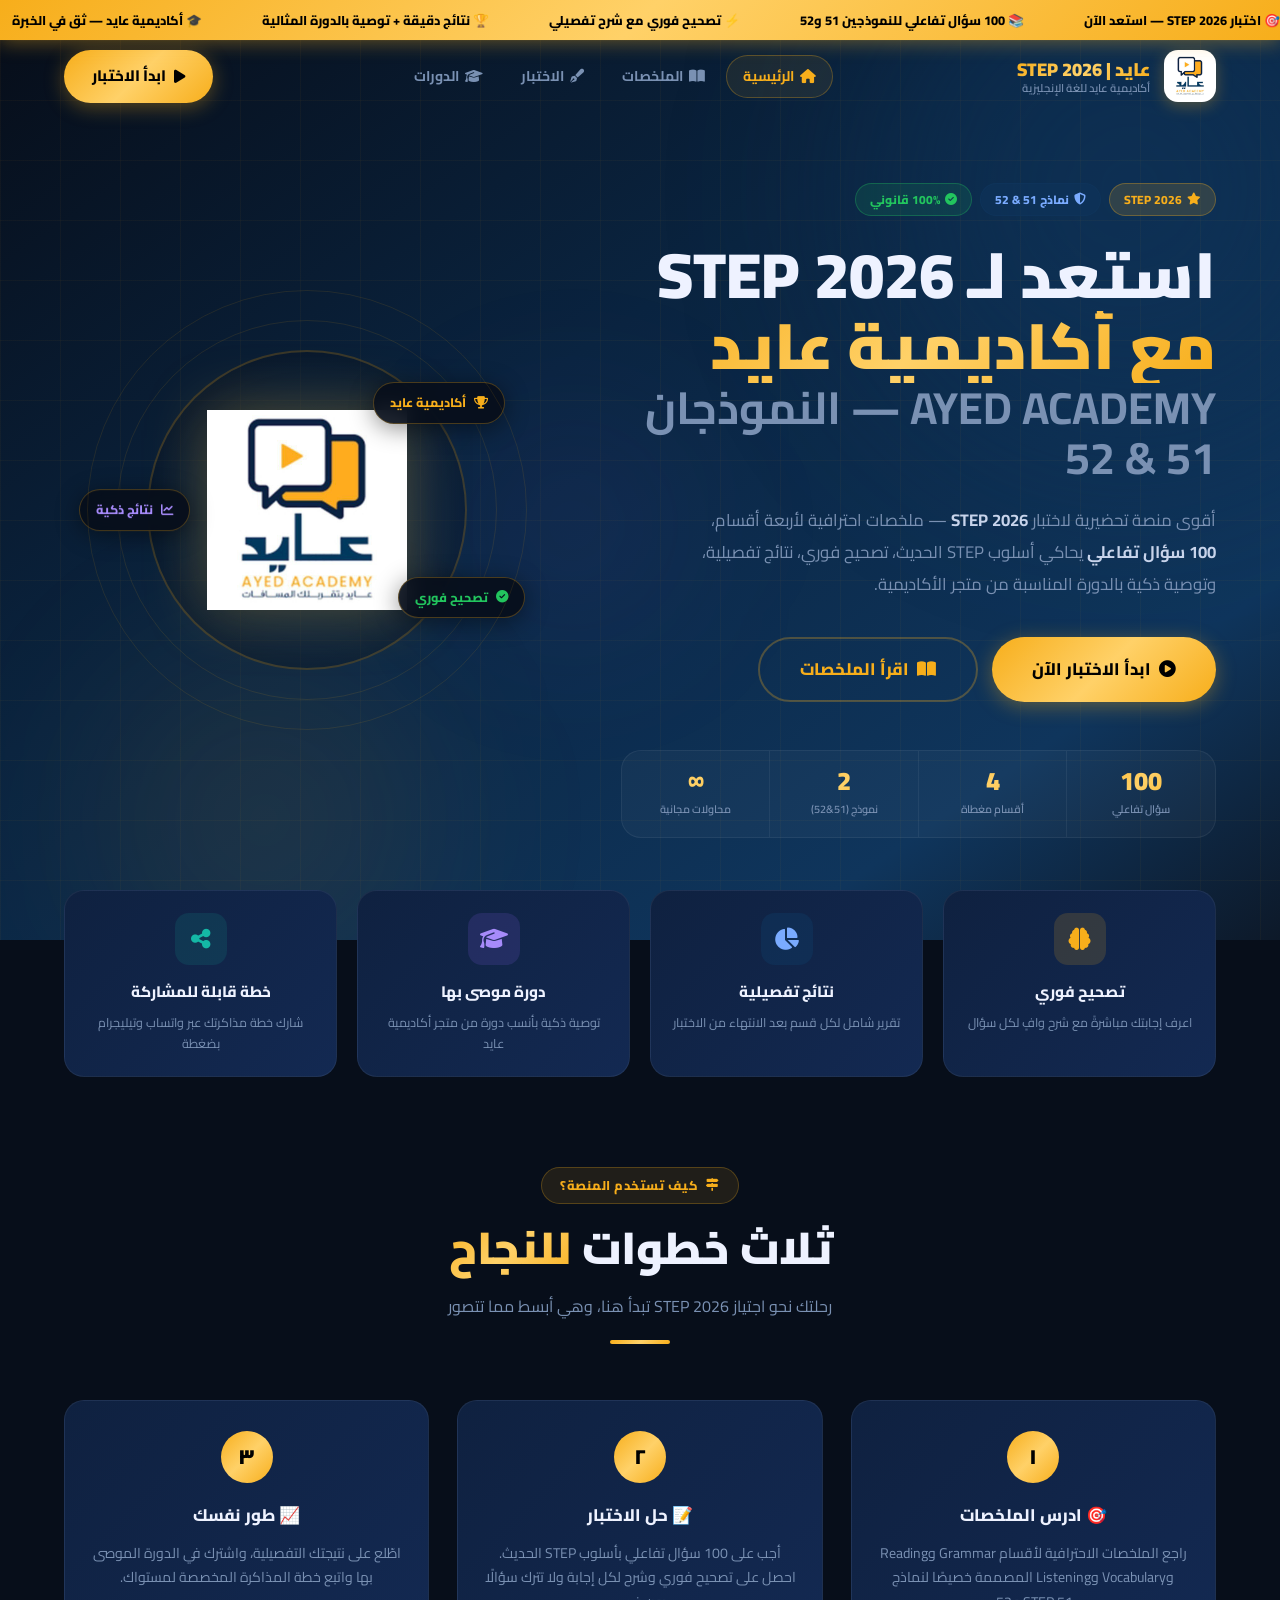
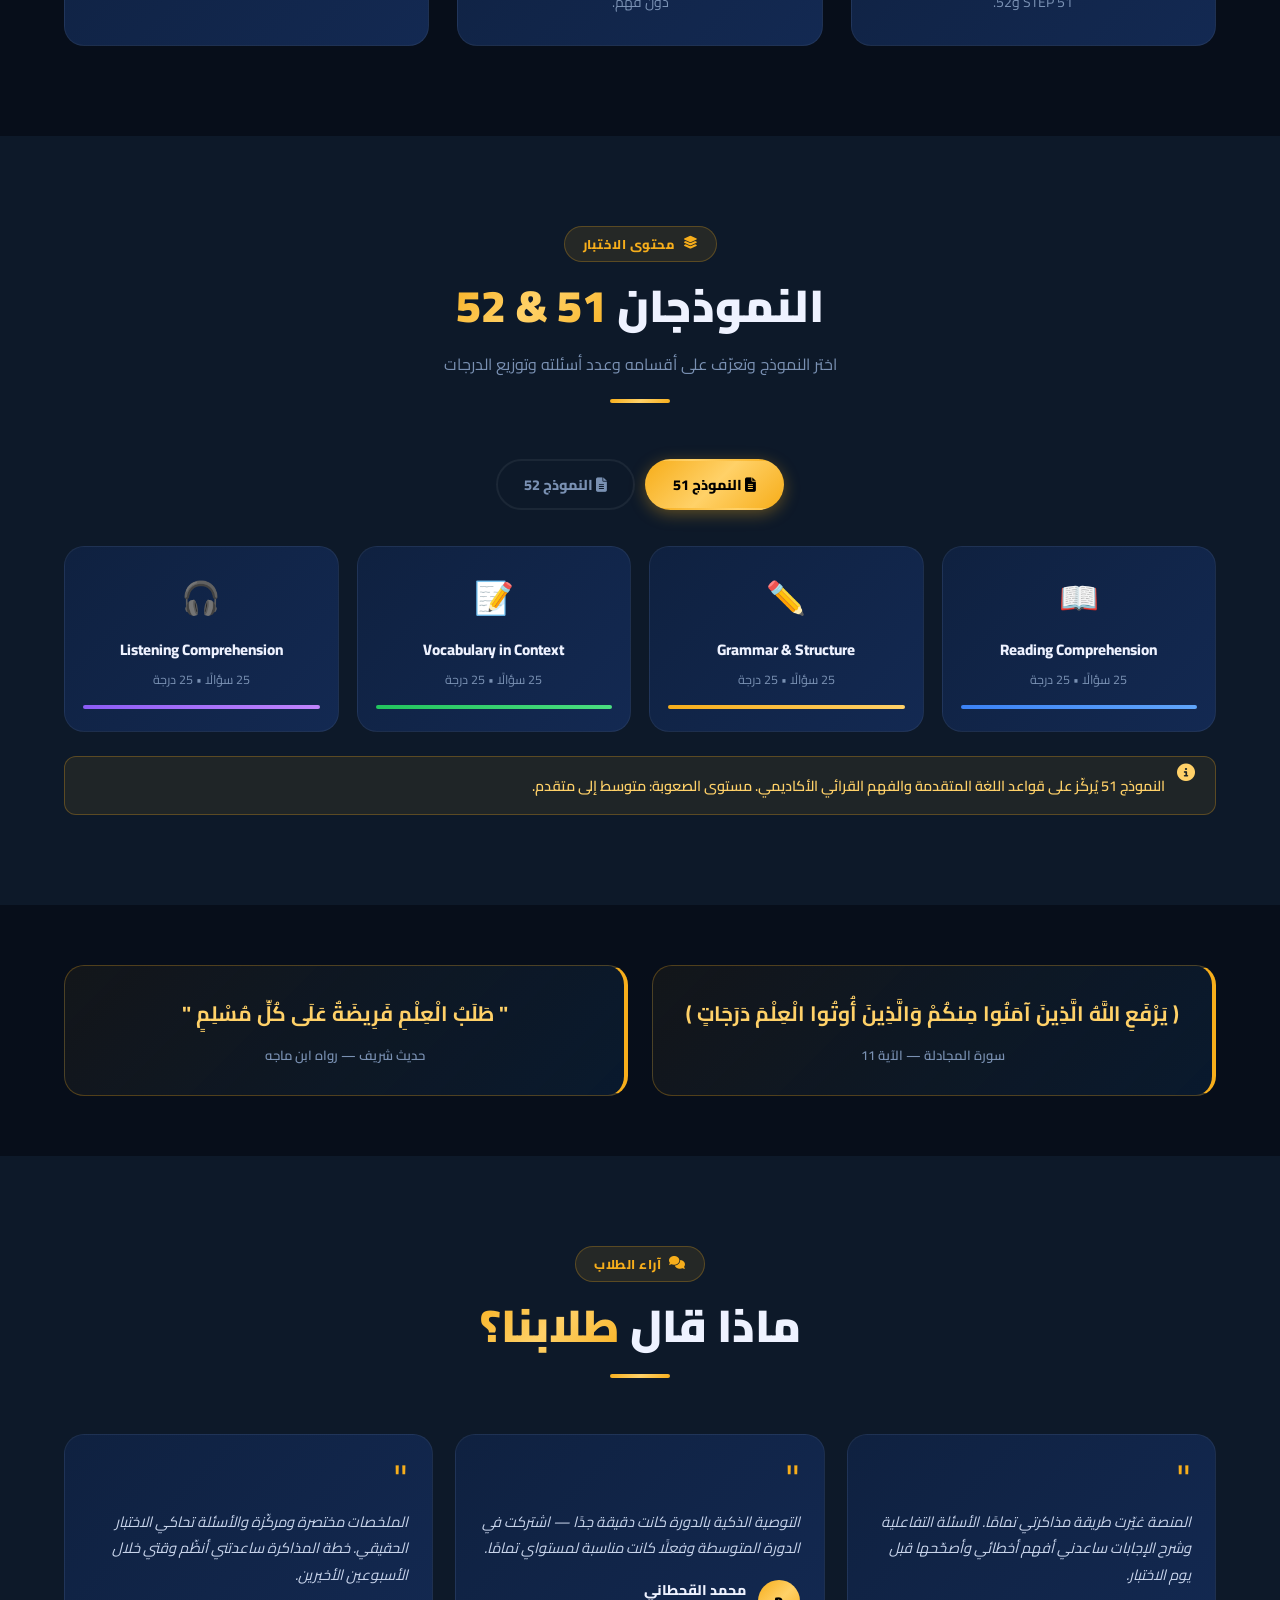
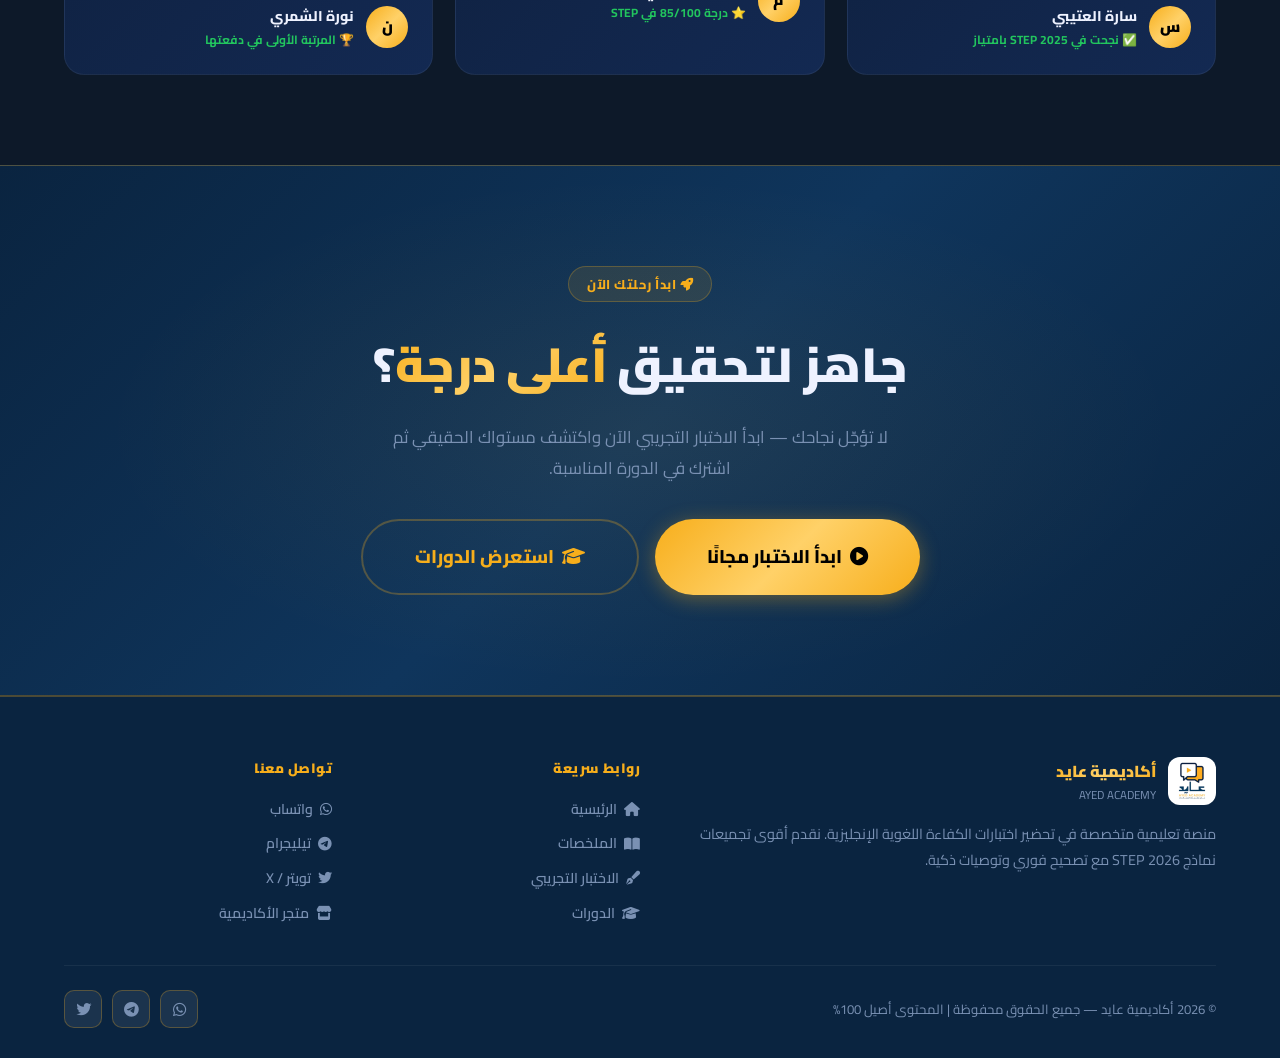
==== index.html @ 9ea05478 "feat: add Ayed Academy STEP 2026 educational website - index.html: Main landing page with hero, feat" ====
<!DOCTYPE html>
<html lang="ar" dir="rtl">
<head>
<meta charset="UTF-8"/>
<meta name="viewport" content="width=device-width, initial-scale=1.0"/>
<title>عايد | STEP 2026 — أقوى تجميعات النماذج 51 & 52</title>
<meta name="description" content="موقع أكاديمية عايد لتحضير اختبار STEP 2026 — ملخصات + 100 سؤال تفاعلي + نتائج ذكية + دورات موصى بها"/>
<link rel="stylesheet" href="css/shared.css"/>
<link rel="stylesheet" href="https://cdn.jsdelivr.net/npm/@fortawesome/fontawesome-free@6.5.0/css/all.min.css"/>
<style>
/* ── HOME EXCLUSIVE ── */

/* Hero */
#hero {
  min-height: 100vh;
  background: var(--grad-hero);
  display: flex; align-items: center;
  position: relative; overflow: hidden;
  padding: 120px 0 80px;
}
.hero-orb {
  position: absolute; border-radius: 50%;
  filter: blur(80px); pointer-events: none;
}
.orb1 { width: 600px; height: 600px; background: radial-gradient(circle, rgba(15,53,92,0.7), transparent); top: -150px; right: -150px; animation: float 9s ease-in-out infinite; }
.orb2 { width: 400px; height: 400px; background: radial-gradient(circle, rgba(247,174,27,0.1), transparent); bottom: -80px; left: 5%; animation: float 11s ease-in-out infinite 3s; }
.orb3 { width: 250px; height: 250px; background: radial-gradient(circle, rgba(139,92,246,0.1), transparent); top: 40%; left: 35%; animation: float 13s ease-in-out infinite 6s; }

/* Grid lines background */
#hero::after {
  content: '';
  position: absolute; inset: 0;
  background-image:
    linear-gradient(rgba(247,174,27,0.04) 1px, transparent 1px),
    linear-gradient(90deg, rgba(247,174,27,0.04) 1px, transparent 1px);
  background-size: 60px 60px;
  pointer-events: none;
}

.hero-grid {
  display: grid; grid-template-columns: 1.1fr 0.9fr;
  gap: 70px; align-items: center;
  position: relative; z-index: 1;
}

/* Left: content */
.hero-badges { display: flex; gap: 8px; flex-wrap: wrap; margin-bottom: 24px; }
.hero-title {
  font-size: clamp(2.4rem, 5.5vw, 4rem);
  font-weight: 900; line-height: 1.12;
  margin-bottom: 22px;
}
.hero-title .line-gold {
  display: block;
  background: var(--grad-gold);
  -webkit-background-clip: text; -webkit-text-fill-color: transparent; background-clip: text;
}
.hero-title .line-white { display: block; color: var(--text); }
.hero-title .line-muted { display: block; color: var(--muted); font-size: 0.7em; font-weight: 700; }
.hero-desc {
  color: var(--muted); font-size: 1.05rem;
  line-height: 1.9; margin-bottom: 36px;
  max-width: 520px;
}
.hero-desc strong { color: var(--text2); }
.hero-btns { display: flex; gap: 14px; flex-wrap: wrap; margin-bottom: 48px; }

.hero-stats {
  display: flex; gap: 0;
  background: rgba(255,255,255,0.03);
  border: 1px solid var(--border);
  border-radius: var(--radius); overflow: hidden;
}
.h-stat {
  flex: 1; padding: 18px 12px; text-align: center;
  border-left: 1px solid var(--border);
}
.h-stat:last-child { border-left: none; }
.h-stat .sn {
  font-size: 1.6rem; font-weight: 900;
  background: var(--grad-gold);
  -webkit-background-clip: text; -webkit-text-fill-color: transparent; background-clip: text;
  line-height: 1;
}
.h-stat .sl { font-size: 0.68rem; color: var(--muted); margin-top: 5px; font-weight: 600; }

/* Right: logo showcase */
.hero-visual {
  display: flex; align-items: center; justify-content: center;
  position: relative;
}
.logo-showcase {
  width: 320px; height: 320px;
  border-radius: 50%;
  background: radial-gradient(circle at center, rgba(15,53,92,0.6) 0%, rgba(7,14,26,0.3) 70%);
  border: 2px solid rgba(247,174,27,0.2);
  display: flex; align-items: center; justify-content: center;
  position: relative;
  animation: float 7s ease-in-out infinite;
}
.logo-showcase::before, .logo-showcase::after {
  content: '';
  position: absolute; border-radius: 50%;
  border: 1px solid rgba(247,174,27,0.1);
  animation: pulse-ring 3s ease-out infinite;
}
.logo-showcase::before { width: 380px; height: 380px; animation-delay: 0s; }
.logo-showcase::after  { width: 440px; height: 440px; animation-delay: 1.5s; }
.logo-showcase img {
  width: 200px; height: 200px;
  object-fit: contain; filter: drop-shadow(0 0 30px rgba(247,174,27,0.3));
}
.logo-orbit-badge {
  position: absolute;
  display: flex; align-items: center; gap: 8px;
  padding: 9px 16px; border-radius: 50px;
  background: rgba(7,14,26,0.9);
  border: 1px solid var(--border2);
  font-size: 0.78rem; font-weight: 800;
  backdrop-filter: blur(10px);
  box-shadow: var(--shadow);
  white-space: nowrap;
}
.lob-1 { top: 30px; right: -40px; color: var(--gold); }
.lob-2 { bottom: 50px; right: -60px; color: var(--success); }
.lob-3 { top: 50%; left: -70px; transform: translateY(-50%); color: #a78bfa; }

@media(max-width:900px) {
  .hero-grid { grid-template-columns: 1fr; text-align: center; gap: 48px; }
  .hero-desc { margin: 0 auto 36px; }
  .hero-badges { justify-content: center; }
  .hero-btns { justify-content: center; }
  .logo-showcase { width: 240px; height: 240px; }
  .logo-showcase::before { width: 300px; height: 300px; }
  .logo-showcase::after { width: 360px; height: 360px; }
  .logo-showcase img { width: 150px; height: 150px; }
  .lob-1 { top: 10px; right: 10px; }
  .lob-2 { bottom: 10px; right: 10px; }
  .lob-3 { display: none; }
}

/* Feature Cards Row */
.features-row {
  display: grid;
  grid-template-columns: repeat(4,1fr);
  gap: 20px; margin-top: -50px; position: relative; z-index: 10;
}
@media(max-width:900px) { .features-row { grid-template-columns: 1fr 1fr; } }
@media(max-width:500px) { .features-row { grid-template-columns: 1fr; } }

.feat-card {
  background: var(--grad-card);
  border: 1px solid var(--border);
  border-radius: var(--radius);
  padding: 22px;
  text-align: center;
  transition: var(--transition);
  position: relative; overflow: hidden;
}
.feat-card::before {
  content: '';
  position: absolute; inset: 0;
  background: linear-gradient(135deg, rgba(247,174,27,0.04) 0%, transparent 60%);
  opacity: 0; transition: opacity 0.3s;
}
.feat-card:hover { transform: translateY(-6px); border-color: var(--border2); box-shadow: var(--shadow2); }
.feat-card:hover::before { opacity: 1; }
.feat-icon {
  width: 52px; height: 52px; border-radius: 14px;
  display: flex; align-items: center; justify-content: center;
  font-size: 1.4rem; margin: 0 auto 14px;
}
.feat-card h3 { font-size: 0.95rem; font-weight: 800; margin-bottom: 6px; }
.feat-card p { font-size: 0.78rem; color: var(--muted); line-height: 1.7; }

/* Steps section */
.steps-grid {
  display: grid; grid-template-columns: repeat(3,1fr);
  gap: 28px;
}
@media(max-width:768px) { .steps-grid { grid-template-columns: 1fr; } }
.step-card {
  background: var(--grad-card); border: 1px solid var(--border);
  border-radius: var(--radius); padding: 30px 24px;
  text-align: center; position: relative;
  transition: var(--transition);
}
.step-card:hover { transform: translateY(-5px); border-color: var(--border2); }
.step-num {
  width: 52px; height: 52px; border-radius: 50%;
  background: var(--grad-gold);
  color: #000; font-weight: 900; font-size: 1.3rem;
  display: flex; align-items: center; justify-content: center;
  margin: 0 auto 18px;
}
.step-card h3 { font-size: 1.05rem; font-weight: 800; margin-bottom: 10px; color: var(--text); }
.step-card p { font-size: 0.88rem; color: var(--muted); line-height: 1.75; }

/* Models tabs section */
.models-tabs { display: flex; gap: 10px; justify-content: center; margin-bottom: 36px; }
.model-tab {
  padding: 10px 26px; border-radius: 50px;
  border: 2px solid var(--border); background: transparent;
  color: var(--muted); font-family: var(--font); font-weight: 800;
  font-size: 0.9rem; transition: var(--transition); cursor: pointer;
}
.model-tab.active {
  background: var(--grad-gold); color: #000; border-color: transparent;
  box-shadow: 0 4px 16px rgba(247,174,27,0.35);
}
.model-tab:hover:not(.active) {
  border-color: var(--border2); color: var(--gold);
}
.model-content { display: none; animation: fadeUp 0.4s ease; }
.model-content.active { display: block; }

.sections-grid {
  display: grid; grid-template-columns: repeat(4,1fr);
  gap: 18px;
}
@media(max-width:900px) { .sections-grid { grid-template-columns: 1fr 1fr; } }
@media(max-width:500px) { .sections-grid { grid-template-columns: 1fr; } }

.sec-card {
  background: var(--grad-card); border: 1px solid var(--border);
  border-radius: var(--radius); padding: 22px 18px;
  text-align: center; transition: var(--transition);
}
.sec-card:hover { transform: translateY(-4px); border-color: var(--border2); box-shadow: var(--shadow2); }
.sec-card .sc-icon { font-size: 2rem; margin-bottom: 12px; }
.sec-card h3 { font-size: 0.95rem; font-weight: 800; margin-bottom: 6px; }
.sec-card .sc-qs { font-size: 0.78rem; color: var(--muted); }
.sec-card .sc-bar { height: 4px; border-radius: 2px; margin-top: 14px; }

/* Testimonials */
.testimonials-grid {
  display: grid; grid-template-columns: repeat(3,1fr);
  gap: 22px;
}
@media(max-width:768px) { .testimonials-grid { grid-template-columns: 1fr; } }
.testi-card {
  background: var(--grad-card); border: 1px solid var(--border);
  border-radius: var(--radius); padding: 24px;
  transition: var(--transition);
}
.testi-card:hover { border-color: var(--border2); transform: translateY(-3px); }
.testi-quote { font-size: 2.5rem; color: var(--gold); line-height: 1; margin-bottom: 10px; }
.testi-text { color: var(--text2); font-size: 0.92rem; line-height: 1.8; margin-bottom: 16px; font-style: italic; }
.testi-author { display: flex; align-items: center; gap: 12px; }
.testi-avatar {
  width: 42px; height: 42px; border-radius: 50%;
  background: var(--grad-gold); color: #000;
  display: flex; align-items: center; justify-content: center;
  font-weight: 900; font-size: 0.95rem; flex-shrink: 0;
}
.testi-name { font-weight: 800; font-size: 0.88rem; }
.testi-score { font-size: 0.75rem; color: var(--success); font-weight: 700; }

/* CTA section */
#cta {
  background: linear-gradient(135deg, var(--navy-deep) 0%, var(--navy) 50%, var(--navy-deep) 100%);
  border-top: 1px solid var(--border2);
  border-bottom: 1px solid var(--border2);
  padding: 100px 0; text-align: center; position: relative; overflow: hidden;
}
#cta::before {
  content: '';
  position: absolute; inset: 0;
  background: radial-gradient(ellipse 70% 80% at 50% 50%, rgba(247,174,27,0.07) 0%, transparent 60%);
}
#cta .container { position: relative; z-index: 1; }
#cta h2 { font-size: clamp(2rem,4vw,3rem); font-weight: 900; margin-bottom: 16px; }
#cta p { color: var(--muted); font-size: 1.05rem; max-width: 520px; margin: 0 auto 36px; line-height: 1.8; }
.cta-btns { display: flex; gap: 16px; justify-content: center; flex-wrap: wrap; }
</style>
</head>
<body>

<!-- ══ TICKER ══ -->
<div class="ticker-bar" role="marquee">
  <div class="ticker-track">
    <span class="ticker-item">🎯 اختبار STEP 2026 — استعد الآن</span>
    <span class="ticker-item">📚 100 سؤال تفاعلي للنموذجين 51 و52</span>
    <span class="ticker-item">⚡ تصحيح فوري مع شرح تفصيلي</span>
    <span class="ticker-item">🏆 نتائج دقيقة + توصية بالدورة المثالية</span>
    <span class="ticker-item">🎓 أكاديمية عايد — ثق في الخبرة</span>
    <span class="ticker-item">📖 ملخصات Grammar + Reading + Vocabulary + Listening</span>
    <span class="ticker-item">🌟 خطة مذاكرة قابلة للمشاركة</span>
    <!-- duplicate for loop -->
    <span class="ticker-item">🎯 اختبار STEP 2026 — استعد الآن</span>
    <span class="ticker-item">📚 100 سؤال تفاعلي للنموذجين 51 و52</span>
    <span class="ticker-item">⚡ تصحيح فوري مع شرح تفصيلي</span>
    <span class="ticker-item">🏆 نتائج دقيقة + توصية بالدورة المثالية</span>
    <span class="ticker-item">🎓 أكاديمية عايد — ثق في الخبرة</span>
    <span class="ticker-item">📖 ملخصات Grammar + Reading + Vocabulary + Listening</span>
    <span class="ticker-item">🌟 خطة مذاكرة قابلة للمشاركة</span>
  </div>
</div>

<!-- ══ NAVBAR ══ -->
<nav class="navbar" id="navbar">
  <div class="nav-inner">
    <a href="index.html" class="nav-logo">
      <img src="images/logo.png" alt="أكاديمية عايد" class="nav-logo-img"/>
      <div class="nav-logo-text">
        <div class="nav-logo-title">عايد | STEP 2026</div>
        <div class="nav-logo-sub">أكاديمية عايد للغة الإنجليزية</div>
      </div>
    </a>
    <div class="nav-links">
      <a href="index.html" class="nav-link active"><i class="fas fa-home"></i> الرئيسية</a>
      <a href="summaries.html" class="nav-link"><i class="fas fa-book-open"></i> الملخصات</a>
      <a href="quiz.html" class="nav-link"><i class="fas fa-pen-fancy"></i> الاختبار</a>
      <a href="https://studentservices241445-rgb.github.io/STEP-2030/" class="nav-link"><i class="fas fa-graduation-cap"></i> الدورات</a>
    </div>
    <a href="quiz.html" class="nav-cta btn-gold btn">
      <i class="fas fa-play"></i> ابدأ الاختبار
    </a>
    <button class="nav-toggle" id="navToggle" aria-label="القائمة">
      <i class="fas fa-bars" id="navIcon"></i>
    </button>
  </div>
  <div class="mobile-menu" id="mobileMenu">
    <a href="index.html" class="active"><i class="fas fa-home"></i> الرئيسية</a>
    <a href="summaries.html"><i class="fas fa-book-open"></i> الملخصات</a>
    <a href="quiz.html"><i class="fas fa-pen-fancy"></i> الاختبار التجريبي</a>
    <a href="https://studentservices241445-rgb.github.io/STEP-2030/"><i class="fas fa-graduation-cap"></i> الدورات</a>
  </div>
</nav>

<!-- ══ HERO ══ -->
<section id="hero" aria-label="القسم الرئيسي">
  <div class="hero-orb orb1"></div>
  <div class="hero-orb orb2"></div>
  <div class="hero-orb orb3"></div>
  <div class="container">
    <div class="hero-grid">
      <!-- Content -->
      <div>
        <div class="hero-badges">
          <span class="badge badge-gold"><i class="fas fa-star"></i> STEP 2026</span>
          <span class="badge badge-navy"><i class="fas fa-shield-alt"></i> نماذج 51 & 52</span>
          <span class="badge badge-success"><i class="fas fa-check-circle"></i> 100% قانوني</span>
        </div>
        <h1 class="hero-title">
          <span class="line-white">استعد لـ STEP 2026</span>
          <span class="line-gold">مع أكاديمية عايد</span>
          <span class="line-muted">AYED ACADEMY — النموذجان 51 & 52</span>
        </h1>
        <p class="hero-desc">
          أقوى منصة تحضيرية لاختبار <strong>STEP 2026</strong> — ملخصات احترافية لأربعة أقسام،
          <strong>100 سؤال تفاعلي</strong> يحاكي أسلوب STEP الحديث، تصحيح فوري، نتائج تفصيلية،
          وتوصية ذكية بالدورة المناسبة من متجر الأكاديمية.
        </p>
        <div class="hero-btns">
          <a href="quiz.html" class="btn btn-gold btn-lg">
            <i class="fas fa-play-circle"></i> ابدأ الاختبار الآن
          </a>
          <a href="summaries.html" class="btn btn-outline btn-lg">
            <i class="fas fa-book-open"></i> اقرأ الملخصات
          </a>
        </div>
        <div class="hero-stats">
          <div class="h-stat">
            <div class="sn">100</div>
            <div class="sl">سؤال تفاعلي</div>
          </div>
          <div class="h-stat">
            <div class="sn">4</div>
            <div class="sl">أقسام مغطاة</div>
          </div>
          <div class="h-stat">
            <div class="sn">2</div>
            <div class="sl">نموذج (51&52)</div>
          </div>
          <div class="h-stat">
            <div class="sn">∞</div>
            <div class="sl">محاولات مجانية</div>
          </div>
        </div>
      </div>

      <!-- Visual: Logo Showcase -->
      <div class="hero-visual">
        <div class="logo-showcase">
          <img src="images/logo.png" alt="شعار أكاديمية عايد"/>
          <div class="logo-orbit-badge lob-1">
            <i class="fas fa-trophy"></i> أكاديمية عايد
          </div>
          <div class="logo-orbit-badge lob-2">
            <i class="fas fa-check-circle" style="color:var(--success)"></i> تصحيح فوري
          </div>
          <div class="logo-orbit-badge lob-3">
            <i class="fas fa-chart-line" style="color:#a78bfa"></i> نتائج ذكية
          </div>
        </div>
      </div>
    </div>
  </div>
</section>

<!-- ══ FEATURES ROW ══ -->
<div class="container">
  <div class="features-row">
    <div class="feat-card">
      <div class="feat-icon icon-box-gold"><i class="fas fa-brain"></i></div>
      <h3>تصحيح فوري</h3>
      <p>اعرف إجابتك مباشرةً مع شرح وافٍ لكل سؤال</p>
    </div>
    <div class="feat-card">
      <div class="feat-icon icon-box-navy"><i class="fas fa-chart-pie"></i></div>
      <h3>نتائج تفصيلية</h3>
      <p>تقرير شامل لكل قسم بعد الانتهاء من الاختبار</p>
    </div>
    <div class="feat-card">
      <div class="feat-icon" style="background:rgba(139,92,246,0.15);color:#a78bfa;width:52px;height:52px;border-radius:14px;display:flex;align-items:center;justify-content:center;font-size:1.4rem;margin:0 auto 14px"><i class="fas fa-graduation-cap"></i></div>
      <h3>دورة موصى بها</h3>
      <p>توصية ذكية بأنسب دورة من متجر أكاديمية عايد</p>
    </div>
    <div class="feat-card">
      <div class="feat-icon icon-box-teal"><i class="fas fa-share-alt"></i></div>
      <h3>خطة قابلة للمشاركة</h3>
      <p>شارك خطة مذاكرتك عبر واتساب وتيليجرام بضغطة</p>
    </div>
  </div>
</div>

<!-- ══ HOW TO USE ══ -->
<section class="section" id="how">
  <div class="container">
    <div class="section-header">
      <div class="section-eyebrow"><i class="fas fa-map-signs"></i> كيف تستخدم المنصة؟</div>
      <h2 class="section-title">ثلاث خطوات <span class="highlight">للنجاح</span></h2>
      <p class="section-desc">رحلتك نحو اجتياز STEP 2026 تبدأ هنا، وهي أبسط مما تتصور</p>
      <div class="divider"></div>
    </div>
    <div class="steps-grid">
      <div class="step-card">
        <div class="step-num">١</div>
        <h3>🎯 ادرس الملخصات</h3>
        <p>راجع الملخصات الاحترافية لأقسام Grammar وReading وVocabulary وListening المصممة خصيصًا لنماذج STEP 51 و52.</p>
      </div>
      <div class="step-card">
        <div class="step-num">٢</div>
        <h3>📝 حل الاختبار</h3>
        <p>أجب على 100 سؤال تفاعلي بأسلوب STEP الحديث. احصل على تصحيح فوري وشرح لكل إجابة ولا تترك سؤالًا دون فهم.</p>
      </div>
      <div class="step-card">
        <div class="step-num">٣</div>
        <h3>📈 طور نفسك</h3>
        <p>اطّلع على نتيجتك التفصيلية، واشترك في الدورة الموصى بها واتبع خطة المذاكرة المخصصة لمستواك.</p>
      </div>
    </div>
  </div>
</section>

<!-- ══ MODELS SECTIONS ══ -->
<section class="section" id="models" style="background:var(--bg2);">
  <div class="container">
    <div class="section-header">
      <div class="section-eyebrow"><i class="fas fa-layer-group"></i> محتوى الاختبار</div>
      <h2 class="section-title">النموذجان <span class="highlight">51 & 52</span></h2>
      <p class="section-desc">اختر النموذج وتعرّف على أقسامه وعدد أسئلته وتوزيع الدرجات</p>
      <div class="divider"></div>
    </div>

    <div class="models-tabs" role="tablist">
      <button class="model-tab active" onclick="switchModel('m51')" role="tab" id="tab-m51">
        <i class="fas fa-file-alt"></i> النموذج 51
      </button>
      <button class="model-tab" onclick="switchModel('m52')" role="tab" id="tab-m52">
        <i class="fas fa-file-alt"></i> النموذج 52
      </button>
    </div>

    <div id="m51" class="model-content active">
      <div class="sections-grid">
        <div class="sec-card">
          <div class="sc-icon">📖</div>
          <h3>Reading Comprehension</h3>
          <div class="sc-qs">25 سؤالًا • 25 درجة</div>
          <div class="sc-bar" style="background:linear-gradient(90deg,var(--info),#60a5fa);"></div>
        </div>
        <div class="sec-card">
          <div class="sc-icon">✏️</div>
          <h3>Grammar & Structure</h3>
          <div class="sc-qs">25 سؤالًا • 25 درجة</div>
          <div class="sc-bar" style="background:linear-gradient(90deg,var(--gold),var(--gold-pale));"></div>
        </div>
        <div class="sec-card">
          <div class="sc-icon">📝</div>
          <h3>Vocabulary in Context</h3>
          <div class="sc-qs">25 سؤالًا • 25 درجة</div>
          <div class="sc-bar" style="background:linear-gradient(90deg,var(--success),#4ade80);"></div>
        </div>
        <div class="sec-card">
          <div class="sc-icon">🎧</div>
          <h3>Listening Comprehension</h3>
          <div class="sc-qs">25 سؤالًا • 25 درجة</div>
          <div class="sc-bar" style="background:linear-gradient(90deg,var(--purple),#c084fc);"></div>
        </div>
      </div>
      <div class="alert alert-gold" style="margin-top:24px;">
        <i class="fas fa-info-circle fa-lg"></i>
        <span>النموذج 51 يُركّز على قواعد اللغة المتقدمة والفهم القرائي الأكاديمي. مستوى الصعوبة: متوسط إلى متقدم.</span>
      </div>
    </div>

    <div id="m52" class="model-content">
      <div class="sections-grid">
        <div class="sec-card">
          <div class="sc-icon">📖</div>
          <h3>Reading Comprehension</h3>
          <div class="sc-qs">25 سؤالًا • 25 درجة</div>
          <div class="sc-bar" style="background:linear-gradient(90deg,var(--info),#60a5fa);"></div>
        </div>
        <div class="sec-card">
          <div class="sc-icon">✏️</div>
          <h3>Grammar & Structure</h3>
          <div class="sc-qs">25 سؤالًا • 25 درجة</div>
          <div class="sc-bar" style="background:linear-gradient(90deg,var(--gold),var(--gold-pale));"></div>
        </div>
        <div class="sec-card">
          <div class="sc-icon">📝</div>
          <h3>Vocabulary in Context</h3>
          <div class="sc-qs">25 سؤالًا • 25 درجة</div>
          <div class="sc-bar" style="background:linear-gradient(90deg,var(--success),#4ade80);"></div>
        </div>
        <div class="sec-card">
          <div class="sc-icon">🎧</div>
          <h3>Listening Comprehension</h3>
          <div class="sc-qs">25 سؤالًا • 25 درجة</div>
          <div class="sc-bar" style="background:linear-gradient(90deg,var(--purple),#c084fc);"></div>
        </div>
      </div>
      <div class="alert alert-gold" style="margin-top:24px;">
        <i class="fas fa-info-circle fa-lg"></i>
        <span>النموذج 52 يُركّز على المفردات في السياق واستيعاب النصوص الأكاديمية. مستوى الصعوبة: متوسط إلى متقدم.</span>
      </div>
    </div>
  </div>
</section>

<!-- ══ QURAN ══ -->
<section class="section-sm">
  <div class="container">
    <div class="grid-2" style="gap:24px;">
      <div class="quran-block">
        <div class="qt">﴿ يَرْفَعِ اللَّهُ الَّذِينَ آمَنُوا مِنكُمْ وَالَّذِينَ أُوتُوا الْعِلْمَ دَرَجَاتٍ ﴾</div>
        <div class="qr">سورة المجادلة — الآية 11</div>
      </div>
      <div class="quran-block">
        <div class="qt">" طَلَبُ الْعِلْمِ فَرِيضَةٌ عَلَى كُلِّ مُسْلِمٍ "</div>
        <div class="qr">حديث شريف — رواه ابن ماجه</div>
      </div>
    </div>
  </div>
</section>

<!-- ══ TESTIMONIALS ══ -->
<section class="section" id="testimonials" style="background:var(--bg2);">
  <div class="container">
    <div class="section-header">
      <div class="section-eyebrow"><i class="fas fa-comments"></i> آراء الطلاب</div>
      <h2 class="section-title">ماذا قال <span class="highlight">طلابنا؟</span></h2>
      <div class="divider"></div>
    </div>
    <div class="testimonials-grid">
      <div class="testi-card">
        <div class="testi-quote">"</div>
        <p class="testi-text">المنصة غيّرت طريقة مذاكرتي تمامًا. الأسئلة التفاعلية وشرح الإجابات ساعدني أفهم أخطائي وأصحّحها قبل يوم الاختبار.</p>
        <div class="testi-author">
          <div class="testi-avatar">س</div>
          <div>
            <div class="testi-name">سارة العتيبي</div>
            <div class="testi-score">✅ نجحت في STEP 2025 بامتياز</div>
          </div>
        </div>
      </div>
      <div class="testi-card">
        <div class="testi-quote">"</div>
        <p class="testi-text">التوصية الذكية بالدورة كانت دقيقة جدًا — اشتركت في الدورة المتوسطة وفعلًا كانت مناسبة لمستواي تمامًا.</p>
        <div class="testi-author">
          <div class="testi-avatar">م</div>
          <div>
            <div class="testi-name">محمد القحطاني</div>
            <div class="testi-score">⭐ درجة 85/100 في STEP</div>
          </div>
        </div>
      </div>
      <div class="testi-card">
        <div class="testi-quote">"</div>
        <p class="testi-text">الملخصات مختصرة ومركّزة والأسئلة تحاكي الاختبار الحقيقي. خطة المذاكرة ساعدتني أنظّم وقتي خلال الأسبوعين الأخيرين.</p>
        <div class="testi-author">
          <div class="testi-avatar">ن</div>
          <div>
            <div class="testi-name">نورة الشمري</div>
            <div class="testi-score">🏆 المرتبة الأولى في دفعتها</div>
          </div>
        </div>
      </div>
    </div>
  </div>
</section>

<!-- ══ CTA ══ -->
<section id="cta">
  <div class="container">
    <div class="section-eyebrow" style="margin:0 auto 20px;display:table;">
      <i class="fas fa-rocket"></i> ابدأ رحلتك الآن
    </div>
    <h2>جاهز لتحقيق <span style="background:var(--grad-gold);-webkit-background-clip:text;-webkit-text-fill-color:transparent;background-clip:text;">أعلى درجة</span>؟</h2>
    <p>لا تؤجّل نجاحك — ابدأ الاختبار التجريبي الآن واكتشف مستواك الحقيقي ثم اشترك في الدورة المناسبة.</p>
    <div class="cta-btns">
      <a href="quiz.html" class="btn btn-gold btn-xl">
        <i class="fas fa-play-circle"></i> ابدأ الاختبار مجانًا
      </a>
      <a href="https://studentservices241445-rgb.github.io/STEP-2030/" class="btn btn-outline btn-xl">
        <i class="fas fa-graduation-cap"></i> استعرض الدورات
      </a>
    </div>
  </div>
</section>

<!-- ══ FOOTER ══ -->
<footer class="site-footer">
  <div class="container">
    <div class="footer-grid">
      <div class="footer-brand">
        <div class="footer-logo-wrap">
          <img src="images/logo.png" alt="أكاديمية عايد" class="footer-logo-img"/>
          <div class="footer-logo-text">
            <div class="footer-logo-title">أكاديمية عايد</div>
            <div style="font-size:0.72rem;color:var(--muted)">AYED ACADEMY</div>
          </div>
        </div>
        <p>منصة تعليمية متخصصة في تحضير اختبارات الكفاءة اللغوية الإنجليزية. نقدم أقوى تجميعات نماذج STEP 2026 مع تصحيح فوري وتوصيات ذكية.</p>
      </div>
      <div>
        <div class="footer-col-title">روابط سريعة</div>
        <div class="footer-links">
          <a href="index.html"><i class="fas fa-home"></i> الرئيسية</a>
          <a href="summaries.html"><i class="fas fa-book-open"></i> الملخصات</a>
          <a href="quiz.html"><i class="fas fa-pen-fancy"></i> الاختبار التجريبي</a>
          <a href="https://studentservices241445-rgb.github.io/STEP-2030/"><i class="fas fa-graduation-cap"></i> الدورات</a>
        </div>
      </div>
      <div>
        <div class="footer-col-title">تواصل معنا</div>
        <div class="footer-links">
          <a href="https://wa.me/966500000000" target="_blank"><i class="fab fa-whatsapp"></i> واتساب</a>
          <a href="https://t.me/ayedacademy" target="_blank"><i class="fab fa-telegram"></i> تيليجرام</a>
          <a href="https://twitter.com/ayedacademy" target="_blank"><i class="fab fa-twitter"></i> تويتر / X</a>
          <a href="https://studentservices241445-rgb.github.io/STEP-2030/" target="_blank"><i class="fas fa-store"></i> متجر الأكاديمية</a>
        </div>
      </div>
    </div>
    <div class="footer-bottom">
      <p>© 2026 أكاديمية عايد — جميع الحقوق محفوظة | المحتوى أصيل 100%</p>
      <div class="footer-social">
        <a href="https://wa.me/966500000000" target="_blank" class="social-btn"><i class="fab fa-whatsapp"></i></a>
        <a href="https://t.me/ayedacademy" target="_blank" class="social-btn"><i class="fab fa-telegram"></i></a>
        <a href="https://twitter.com/ayedacademy" target="_blank" class="social-btn"><i class="fab fa-twitter"></i></a>
      </div>
    </div>
  </div>
</footer>

<!-- ══ SCROLL TOP ══ -->
<button id="scrollTop" aria-label="العودة للأعلى"><i class="fas fa-arrow-up"></i></button>

<script>
// ── Navbar scroll ──
const navbar = document.getElementById('navbar');
const scrollTopBtn = document.getElementById('scrollTop');
window.addEventListener('scroll', () => {
  navbar.classList.toggle('scrolled', window.scrollY > 60);
  scrollTopBtn.classList.toggle('visible', window.scrollY > 400);
});
scrollTopBtn.addEventListener('click', () => window.scrollTo({ top: 0, behavior: 'smooth' }));

// ── Mobile nav ──
document.getElementById('navToggle').addEventListener('click', () => {
  const menu = document.getElementById('mobileMenu');
  const icon = document.getElementById('navIcon');
  const open = menu.classList.toggle('open');
  icon.className = open ? 'fas fa-times' : 'fas fa-bars';
});

// ── Model tabs ──
function switchModel(id) {
  document.querySelectorAll('.model-content').forEach(c => c.classList.remove('active'));
  document.querySelectorAll('.model-tab').forEach(t => t.classList.remove('active'));
  document.getElementById(id).classList.add('active');
  document.getElementById('tab-' + id).classList.add('active');
}

// ── Intersection animations ──
const obs = new IntersectionObserver((entries) => {
  entries.forEach(e => {
    if (e.isIntersecting) {
      e.target.style.opacity = '1';
      e.target.style.transform = 'translateY(0)';
    }
  });
}, { threshold: 0.1 });

document.querySelectorAll('.feat-card, .step-card, .sec-card, .testi-card').forEach((el, i) => {
  el.style.opacity = '0';
  el.style.transform = 'translateY(24px)';
  el.style.transition = `opacity 0.5s ease ${i * 0.07}s, transform 0.5s ease ${i * 0.07}s`;
  obs.observe(el);
});
</script>
</body>
</html>
---- css/shared.css ----
/* ================================================================
   SHARED CSS — عايد | STEP 2026
   Brand: Navy #0F355C + Gold #F7AE1B | Modern Dark Theme
================================================================ */

@import url('https://fonts.googleapis.com/css2?family=Cairo:wght@300;400;500;600;700;800;900&family=Tajawal:wght@300;400;500;700;800;900&display=swap');

:root {
  /* ── Brand Colors (from Ayed Academy Logo) ── */
  --navy:        #0F355C;
  --navy-deep:   #0a2440;
  --navy-mid:    #153b6c;
  --navy-light:  #1e4f8a;
  --gold:        #F7AE1B;
  --gold-light:  #FFB21F;
  --gold-pale:   #ffd168;
  --gold-dark:   #d4920f;

  /* ── UI Semantic Colors ── */
  --success:     #22c55e;
  --success-bg:  rgba(34,197,94,0.12);
  --danger:      #ef4444;
  --danger-bg:   rgba(239,68,68,0.12);
  --info:        #3b82f6;
  --purple:      #8b5cf6;
  --teal:        #14b8a6;

  /* ── Backgrounds ── */
  --bg:          #070e1a;
  --bg2:         #0d1929;
  --bg3:         #111f35;
  --card:        #0f2140;
  --card2:       #132952;
  --glass:       rgba(255,255,255,0.03);
  --glass2:      rgba(255,255,255,0.07);
  --gold-glass:  rgba(247,174,27,0.08);

  /* ── Text ── */
  --text:        #eef2ff;
  --text2:       #c8d4eb;
  --muted:       #7a91b3;
  --muted2:      #546785;

  /* ── Borders ── */
  --border:      rgba(255,255,255,0.06);
  --border2:     rgba(247,174,27,0.28);
  --border3:     rgba(247,174,27,0.5);

  /* ── Shadows ── */
  --shadow:      0 4px 24px rgba(0,0,0,0.45);
  --shadow2:     0 16px 56px rgba(0,0,0,0.6);
  --glow:        0 0 40px rgba(247,174,27,0.18);
  --glow2:       0 0 80px rgba(247,174,27,0.25);
  --navy-shadow: 0 8px 32px rgba(15,53,92,0.5);

  /* ── Gradients ── */
  --grad-hero:   linear-gradient(145deg, #070e1a 0%, #0a2440 40%, #0F355C 80%, #0d1929 100%);
  --grad-gold:   linear-gradient(135deg, #F7AE1B 0%, #ffd168 50%, #F7AE1B 100%);
  --grad-gold2:  linear-gradient(135deg, #d4920f 0%, #F7AE1B 50%, #FFB21F 100%);
  --grad-card:   linear-gradient(135deg, #0f2140 0%, #132952 100%);
  --grad-navy:   linear-gradient(135deg, #0F355C 0%, #0a2440 100%);
  --grad-accent: linear-gradient(135deg, #F7AE1B 0%, #8b5cf6 100%);

  /* ── Misc ── */
  --radius:      20px;
  --radius-sm:   12px;
  --radius-xs:   7px;
  --transition:  0.3s cubic-bezier(0.4,0,0.2,1);
  --font:        'Cairo', 'Tajawal', sans-serif;
}

/* ══════════════════════════════════════
   RESET & BASE
══════════════════════════════════════ */
*, *::before, *::after { box-sizing: border-box; margin: 0; padding: 0; }
html { scroll-behavior: smooth; font-size: 16px; }
body {
  font-family: var(--font);
  background: var(--bg);
  color: var(--text);
  line-height: 1.75;
  overflow-x: hidden;
  direction: rtl;
}
a { text-decoration: none; color: inherit; }
img { max-width: 100%; display: block; }
button { font-family: var(--font); cursor: pointer; }
ul { list-style: none; }
::-webkit-scrollbar { width: 5px; }
::-webkit-scrollbar-track { background: var(--bg); }
::-webkit-scrollbar-thumb { background: linear-gradient(180deg,var(--gold),var(--navy-light)); border-radius: 4px; }

/* ══════════════════════════════════════
   LAYOUT
══════════════════════════════════════ */
.container { max-width: 1200px; margin: 0 auto; padding: 0 24px; }
.section { padding: 90px 0; }
.section-sm { padding: 60px 0; }

/* ══════════════════════════════════════
   TICKER BAR
══════════════════════════════════════ */
.ticker-bar {
  background: var(--grad-gold);
  color: #000;
  padding: 9px 0;
  overflow: hidden;
  position: sticky; top: 0; z-index: 1100;
  box-shadow: 0 2px 20px rgba(247,174,27,0.4);
}
.ticker-track {
  display: flex; gap: 60px;
  animation: tickerMove 30s linear infinite;
  white-space: nowrap;
}
.ticker-item {
  font-weight: 800; font-size: 0.8rem;
  display: inline-flex; align-items: center; gap: 7px;
  flex-shrink: 0;
}
@keyframes tickerMove {
  from { transform: translateX(0); }
  to   { transform: translateX(-50%); }
}

/* ══════════════════════════════════════
   NAVBAR
══════════════════════════════════════ */
.navbar {
  position: fixed; top: 36px; left: 0; right: 0; z-index: 1000;
  padding: 0;
  transition: var(--transition);
}
.navbar.scrolled {
  top: 0;
  background: rgba(7,14,26,0.92);
  backdrop-filter: blur(20px);
  border-bottom: 1px solid var(--border2);
  box-shadow: var(--navy-shadow);
}
.nav-inner {
  max-width: 1200px; margin: 0 auto; padding: 14px 24px;
  display: flex; align-items: center; justify-content: space-between;
  gap: 20px;
}
.nav-logo {
  display: flex; align-items: center; gap: 14px;
  text-decoration: none; flex-shrink: 0;
}
.nav-logo-img {
  width: 52px; height: 52px;
  border-radius: 14px;
  object-fit: contain;
  background: #fff;
  padding: 5px;
  box-shadow: 0 4px 16px rgba(247,174,27,0.3);
  transition: transform 0.3s, box-shadow 0.3s;
}
.nav-logo:hover .nav-logo-img {
  transform: scale(1.05) rotate(-2deg);
  box-shadow: 0 6px 28px rgba(247,174,27,0.5);
}
.nav-logo-text { line-height: 1.2; }
.nav-logo-title {
  font-weight: 900; font-size: 1.15rem;
  background: var(--grad-gold);
  -webkit-background-clip: text; -webkit-text-fill-color: transparent;
  background-clip: text;
}
.nav-logo-sub { font-size: 0.7rem; color: var(--muted); font-weight: 600; }

.nav-links {
  display: flex; align-items: center; gap: 4px;
  flex: 1; justify-content: center;
}
.nav-link {
  padding: 8px 16px; border-radius: 50px;
  font-size: 0.88rem; font-weight: 700;
  color: var(--muted); border: 1px solid transparent;
  transition: var(--transition);
  display: flex; align-items: center; gap: 6px;
}
.nav-link:hover { color: var(--text); background: var(--glass2); }
.nav-link.active {
  color: var(--gold); border-color: var(--border2);
  background: var(--gold-glass);
}
.nav-cta {
  padding: 10px 24px; border-radius: 50px;
  background: var(--grad-gold);
  color: #000; font-weight: 900; font-size: 0.88rem;
  border: none; transition: var(--transition);
  box-shadow: 0 4px 16px rgba(247,174,27,0.3);
  white-space: nowrap;
}
.nav-cta:hover {
  transform: translateY(-2px);
  box-shadow: 0 8px 28px rgba(247,174,27,0.5);
}
.nav-toggle {
  display: none; background: none; border: none;
  color: var(--text); font-size: 1.4rem;
  width: 42px; height: 42px; align-items: center; justify-content: center;
  border-radius: var(--radius-xs);
}
.mobile-menu {
  display: none; flex-direction: column; gap: 6px;
  background: rgba(7,14,26,0.97);
  backdrop-filter: blur(20px);
  border-top: 1px solid var(--border2);
  padding: 16px 24px;
}
.mobile-menu.open { display: flex; }
.mobile-menu a {
  padding: 12px 16px; border-radius: var(--radius-sm);
  font-weight: 700; color: var(--muted);
  border: 1px solid transparent; transition: var(--transition);
}
.mobile-menu a:hover, .mobile-menu a.active {
  color: var(--gold); border-color: var(--border2);
  background: var(--gold-glass);
}

@media(max-width:900px) {
  .nav-links { display: none; }
  .nav-cta { display: none; }
  .nav-toggle { display: flex; }
}

/* ══════════════════════════════════════
   BUTTONS
══════════════════════════════════════ */
.btn {
  display: inline-flex; align-items: center; gap: 8px;
  padding: 13px 28px; border-radius: 50px;
  font-family: var(--font); font-weight: 800; font-size: 0.95rem;
  border: none; transition: var(--transition); cursor: pointer;
  white-space: nowrap;
}
.btn-gold {
  background: var(--grad-gold);
  color: #000;
  box-shadow: 0 4px 20px rgba(247,174,27,0.35);
}
.btn-gold:hover {
  transform: translateY(-3px);
  box-shadow: 0 10px 35px rgba(247,174,27,0.55);
}
.btn-outline {
  background: transparent;
  border: 2px solid var(--border2);
  color: var(--gold);
}
.btn-outline:hover {
  background: var(--gold-glass);
  border-color: var(--border3);
  transform: translateY(-2px);
}
.btn-navy {
  background: var(--grad-navy);
  color: var(--text);
  border: 1px solid var(--border2);
}
.btn-navy:hover {
  transform: translateY(-2px);
  box-shadow: var(--navy-shadow);
}
.btn-sm { padding: 8px 18px; font-size: 0.82rem; }
.btn-lg { padding: 16px 40px; font-size: 1.05rem; }
.btn-xl { padding: 20px 52px; font-size: 1.15rem; border-radius: 60px; }

/* ══════════════════════════════════════
   BADGES & TAGS
══════════════════════════════════════ */
.badge {
  display: inline-flex; align-items: center; gap: 5px;
  padding: 5px 14px; border-radius: 50px;
  font-size: 0.75rem; font-weight: 800;
}
.badge-gold { background: rgba(247,174,27,0.15); color: var(--gold); border: 1px solid rgba(247,174,27,0.3); }
.badge-navy { background: rgba(15,53,92,0.5); color: #7aabff; border: 1px solid rgba(15,53,92,0.8); }
.badge-success { background: var(--success-bg); color: var(--success); border: 1px solid rgba(34,197,94,0.3); }
.badge-danger { background: var(--danger-bg); color: var(--danger); border: 1px solid rgba(239,68,68,0.3); }
.badge-purple { background: rgba(139,92,246,0.12); color: #a78bfa; border: 1px solid rgba(139,92,246,0.3); }

/* ══════════════════════════════════════
   CARDS
══════════════════════════════════════ */
.card {
  background: var(--grad-card);
  border: 1px solid var(--border);
  border-radius: var(--radius);
  padding: 28px;
  transition: transform 0.3s, border-color 0.3s, box-shadow 0.3s;
}
.card:hover {
  transform: translateY(-4px);
  border-color: var(--border2);
  box-shadow: var(--shadow2);
}
.card-gold-border { border-color: var(--border2); }

/* ══════════════════════════════════════
   PROGRESS BAR
══════════════════════════════════════ */
.progress-bar-wrap {
  background: var(--glass2);
  border-radius: 50px; overflow: hidden;
  height: 8px;
}
.progress-bar-fill {
  height: 100%; border-radius: 50px;
  background: var(--grad-gold);
  transition: width 0.6s cubic-bezier(0.4,0,0.2,1);
  position: relative;
}
.progress-bar-fill::after {
  content: '';
  position: absolute; top: 0; left: 0; right: 0; bottom: 0;
  background: linear-gradient(90deg, transparent 0%, rgba(255,255,255,0.3) 50%, transparent 100%);
  animation: shimmer 2s infinite;
}
@keyframes shimmer {
  0% { transform: translateX(100%); }
  100% { transform: translateX(-100%); }
}

/* ══════════════════════════════════════
   SECTION HEADERS
══════════════════════════════════════ */
.section-header { text-align: center; margin-bottom: 56px; }
.section-eyebrow {
  display: inline-flex; align-items: center; gap: 8px;
  padding: 6px 18px; border-radius: 50px;
  background: rgba(247,174,27,0.1);
  border: 1px solid rgba(247,174,27,0.25);
  color: var(--gold); font-size: 0.8rem; font-weight: 800;
  margin-bottom: 18px; letter-spacing: 0.5px;
}
.section-title {
  font-size: clamp(1.8rem, 4vw, 2.8rem);
  font-weight: 900; line-height: 1.2;
  margin-bottom: 16px;
}
.section-title .highlight {
  background: var(--grad-gold);
  -webkit-background-clip: text; -webkit-text-fill-color: transparent;
  background-clip: text;
}
.section-desc {
  color: var(--muted); font-size: 1rem;
  max-width: 600px; margin: 0 auto; line-height: 1.8;
}
.divider {
  width: 60px; height: 4px;
  background: var(--grad-gold);
  border-radius: 2px; margin: 20px auto 0;
}

/* ══════════════════════════════════════
   ICON BOXES
══════════════════════════════════════ */
.icon-box {
  width: 54px; height: 54px; border-radius: 16px;
  display: flex; align-items: center; justify-content: center;
  flex-shrink: 0; font-size: 1.3rem;
}
.icon-box-gold { background: rgba(247,174,27,0.15); color: var(--gold); }
.icon-box-navy { background: rgba(15,53,92,0.6); color: #7aabff; }
.icon-box-success { background: var(--success-bg); color: var(--success); }
.icon-box-danger { background: var(--danger-bg); color: var(--danger); }
.icon-box-purple { background: rgba(139,92,246,0.12); color: #a78bfa; }
.icon-box-teal { background: rgba(20,184,166,0.12); color: var(--teal); }

/* ══════════════════════════════════════
   GLASS PANEL
══════════════════════════════════════ */
.glass-panel {
  background: rgba(255,255,255,0.03);
  backdrop-filter: blur(12px);
  border: 1px solid var(--border);
  border-radius: var(--radius);
}

/* ══════════════════════════════════════
   FOOTER
══════════════════════════════════════ */
.site-footer {
  background: var(--navy-deep);
  border-top: 1px solid var(--border2);
  padding: 60px 0 30px;
}
.footer-grid {
  display: grid; grid-template-columns: 2fr 1fr 1fr;
  gap: 40px; margin-bottom: 40px;
}
.footer-brand p { color: var(--muted); font-size: 0.9rem; line-height: 1.8; margin-top: 16px; }
.footer-logo-wrap {
  display: flex; align-items: center; gap: 12px; margin-bottom: 6px;
}
.footer-logo-img {
  width: 48px; height: 48px; border-radius: 12px;
  background: #fff; padding: 4px; object-fit: contain;
}
.footer-logo-text .footer-logo-title {
  font-weight: 900; font-size: 1rem;
  background: var(--grad-gold);
  -webkit-background-clip: text; -webkit-text-fill-color: transparent; background-clip: text;
}
.footer-col-title {
  font-weight: 900; font-size: 0.85rem;
  color: var(--gold); margin-bottom: 16px;
  text-transform: uppercase; letter-spacing: 0.5px;
}
.footer-links { display: flex; flex-direction: column; gap: 10px; }
.footer-links a {
  color: var(--muted); font-size: 0.88rem; font-weight: 600;
  transition: var(--transition); display: flex; align-items: center; gap: 7px;
}
.footer-links a:hover { color: var(--gold); transform: translateX(-4px); }
.footer-bottom {
  border-top: 1px solid var(--border);
  padding-top: 24px;
  display: flex; align-items: center; justify-content: space-between;
  flex-wrap: wrap; gap: 12px;
}
.footer-bottom p { color: var(--muted); font-size: 0.82rem; }
.footer-social { display: flex; gap: 10px; }
.social-btn {
  width: 38px; height: 38px; border-radius: 10px;
  border: 1px solid var(--border2); background: var(--glass2);
  color: var(--muted); display: flex; align-items: center; justify-content: center;
  font-size: 0.95rem; transition: var(--transition);
}
.social-btn:hover { background: var(--gold-glass); color: var(--gold); border-color: var(--border3); transform: translateY(-2px); }

@media(max-width:768px) {
  .footer-grid { grid-template-columns: 1fr; gap: 28px; }
  .footer-bottom { flex-direction: column; text-align: center; }
}

/* ══════════════════════════════════════
   ANIMATIONS
══════════════════════════════════════ */
@keyframes float {
  0%, 100% { transform: translateY(0) scale(1); }
  50% { transform: translateY(-18px) scale(1.04); }
}
@keyframes fadeUp {
  from { opacity: 0; transform: translateY(22px); }
  to   { opacity: 1; transform: translateY(0); }
}
@keyframes fadeIn {
  from { opacity: 0; }
  to   { opacity: 1; }
}
@keyframes scaleIn {
  from { opacity: 0; transform: scale(0.92); }
  to   { opacity: 1; transform: scale(1); }
}
@keyframes pulse-ring {
  0%   { transform: scale(1); opacity: 0.7; }
  100% { transform: scale(1.6); opacity: 0; }
}
@keyframes spin {
  from { transform: rotate(0deg); }
  to   { transform: rotate(360deg); }
}
@keyframes gradient-shift {
  0%, 100% { background-position: 0% 50%; }
  50% { background-position: 100% 50%; }
}

.animate-fade-up { animation: fadeUp 0.5s ease both; }
.animate-fade-in { animation: fadeIn 0.5s ease both; }
.animate-scale-in { animation: scaleIn 0.4s ease both; }

/* ══════════════════════════════════════
   PAGE HERO (shared inner pages)
══════════════════════════════════════ */
.page-hero {
  padding: 140px 0 80px;
  background: var(--grad-hero);
  position: relative; overflow: hidden;
  text-align: center;
}
.page-hero::before {
  content: '';
  position: absolute; inset: 0;
  background:
    radial-gradient(ellipse 50% 60% at 50% 0%, rgba(247,174,27,0.12) 0%, transparent 60%),
    radial-gradient(ellipse 40% 40% at 20% 80%, rgba(15,53,92,0.3) 0%, transparent 50%);
  pointer-events: none;
}
.page-hero .container { position: relative; z-index: 1; }
.page-hero-title {
  font-size: clamp(2rem, 5vw, 3.5rem);
  font-weight: 900; line-height: 1.2;
  margin-bottom: 16px;
}
.page-hero-title .gold {
  background: var(--grad-gold);
  -webkit-background-clip: text; -webkit-text-fill-color: transparent; background-clip: text;
}
.page-hero-desc {
  color: var(--muted); font-size: 1rem;
  max-width: 560px; margin: 0 auto 28px; line-height: 1.85;
}
.breadcrumb {
  display: inline-flex; align-items: center; gap: 8px;
  font-size: 0.8rem; color: var(--muted);
  padding: 7px 18px; border-radius: 50px;
  background: var(--glass2); border: 1px solid var(--border);
  margin-bottom: 28px;
}
.breadcrumb a { color: var(--gold); font-weight: 700; }
.breadcrumb span { color: var(--muted2); }

/* ══════════════════════════════════════
   STAR RATING
══════════════════════════════════════ */
.stars { color: var(--gold); font-size: 0.85rem; letter-spacing: 2px; }

/* ══════════════════════════════════════
   QURAN / HADITH BLOCK
══════════════════════════════════════ */
.quran-block {
  background: linear-gradient(135deg, rgba(247,174,27,0.05) 0%, rgba(15,53,92,0.3) 100%);
  border: 1px solid var(--border2);
  border-right: 4px solid var(--gold);
  border-radius: var(--radius);
  padding: 28px 32px;
  text-align: center;
}
.quran-block .qt { font-size: 1.3rem; font-weight: 700; color: var(--gold-pale); line-height: 1.9; margin-bottom: 10px; }
.quran-block .qr { font-size: 0.82rem; color: var(--muted); font-weight: 600; }

/* ══════════════════════════════════════
   ALERT / INFO BOX
══════════════════════════════════════ */
.alert {
  padding: 16px 20px; border-radius: var(--radius-sm);
  display: flex; gap: 12px; align-items: flex-start;
  font-size: 0.9rem; font-weight: 600;
}
.alert-info { background: rgba(59,130,246,0.1); border: 1px solid rgba(59,130,246,0.25); color: #93c5fd; }
.alert-success { background: var(--success-bg); border: 1px solid rgba(34,197,94,0.25); color: #86efac; }
.alert-gold { background: var(--gold-glass); border: 1px solid var(--border2); color: var(--gold-pale); }

/* ══════════════════════════════════════
   RESPONSIVE GRID
══════════════════════════════════════ */
.grid-2 { display: grid; grid-template-columns: 1fr 1fr; gap: 24px; }
.grid-3 { display: grid; grid-template-columns: repeat(3,1fr); gap: 24px; }
.grid-4 { display: grid; grid-template-columns: repeat(4,1fr); gap: 20px; }
@media(max-width:900px) {
  .grid-2 { grid-template-columns: 1fr; }
  .grid-3 { grid-template-columns: 1fr 1fr; }
  .grid-4 { grid-template-columns: 1fr 1fr; }
}
@media(max-width:600px) {
  .grid-3 { grid-template-columns: 1fr; }
  .grid-4 { grid-template-columns: 1fr; }
  .section { padding: 60px 0; }
  .section-title { font-size: 1.6rem; }
}

/* ══════════════════════════════════════
   LOADING SPINNER
══════════════════════════════════════ */
.spinner {
  width: 40px; height: 40px; border-radius: 50%;
  border: 3px solid var(--border);
  border-top-color: var(--gold);
  animation: spin 0.8s linear infinite;
}

/* ══════════════════════════════════════
   TOOLTIP
══════════════════════════════════════ */
[data-tooltip] { position: relative; }
[data-tooltip]::after {
  content: attr(data-tooltip);
  position: absolute; bottom: calc(100% + 8px); left: 50%;
  transform: translateX(-50%);
  background: var(--card2); color: var(--text2);
  padding: 5px 12px; border-radius: var(--radius-xs);
  font-size: 0.75rem; font-weight: 600;
  white-space: nowrap; pointer-events: none;
  opacity: 0; transition: opacity 0.2s;
  border: 1px solid var(--border);
}
[data-tooltip]:hover::after { opacity: 1; }

/* ══════════════════════════════════════
   MODAL OVERLAY
══════════════════════════════════════ */
.modal-overlay {
  display: none; position: fixed; inset: 0; z-index: 2000;
  background: rgba(0,0,0,0.75); backdrop-filter: blur(6px);
  align-items: center; justify-content: center; padding: 24px;
}
.modal-overlay.open { display: flex; }
.modal-box {
  background: var(--card2);
  border: 1px solid var(--border2);
  border-radius: var(--radius);
  padding: 32px;
  max-width: 600px; width: 100%;
  animation: scaleIn 0.3s ease;
  position: relative;
  max-height: 90vh; overflow-y: auto;
}
.modal-close {
  position: absolute; top: 16px; left: 16px;
  width: 32px; height: 32px; border-radius: 50%;
  background: var(--glass2); border: 1px solid var(--border);
  color: var(--muted); display: flex; align-items: center; justify-content: center;
  font-size: 0.9rem; transition: var(--transition);
}
.modal-close:hover { color: var(--danger); background: var(--danger-bg); }

/* ══════════════════════════════════════
   SCROLL TO TOP
══════════════════════════════════════ */
#scrollTop {
  position: fixed; bottom: 28px; left: 28px; z-index: 900;
  width: 44px; height: 44px; border-radius: 50%;
  background: var(--grad-gold);
  color: #000; border: none;
  display: flex; align-items: center; justify-content: center;
  font-size: 1.1rem; cursor: pointer;
  box-shadow: 0 4px 16px rgba(247,174,27,0.4);
  transition: var(--transition); opacity: 0; pointer-events: none;
}
#scrollTop.visible { opacity: 1; pointer-events: all; }
#scrollTop:hover { transform: translateY(-4px) scale(1.05); box-shadow: var(--glow2); }
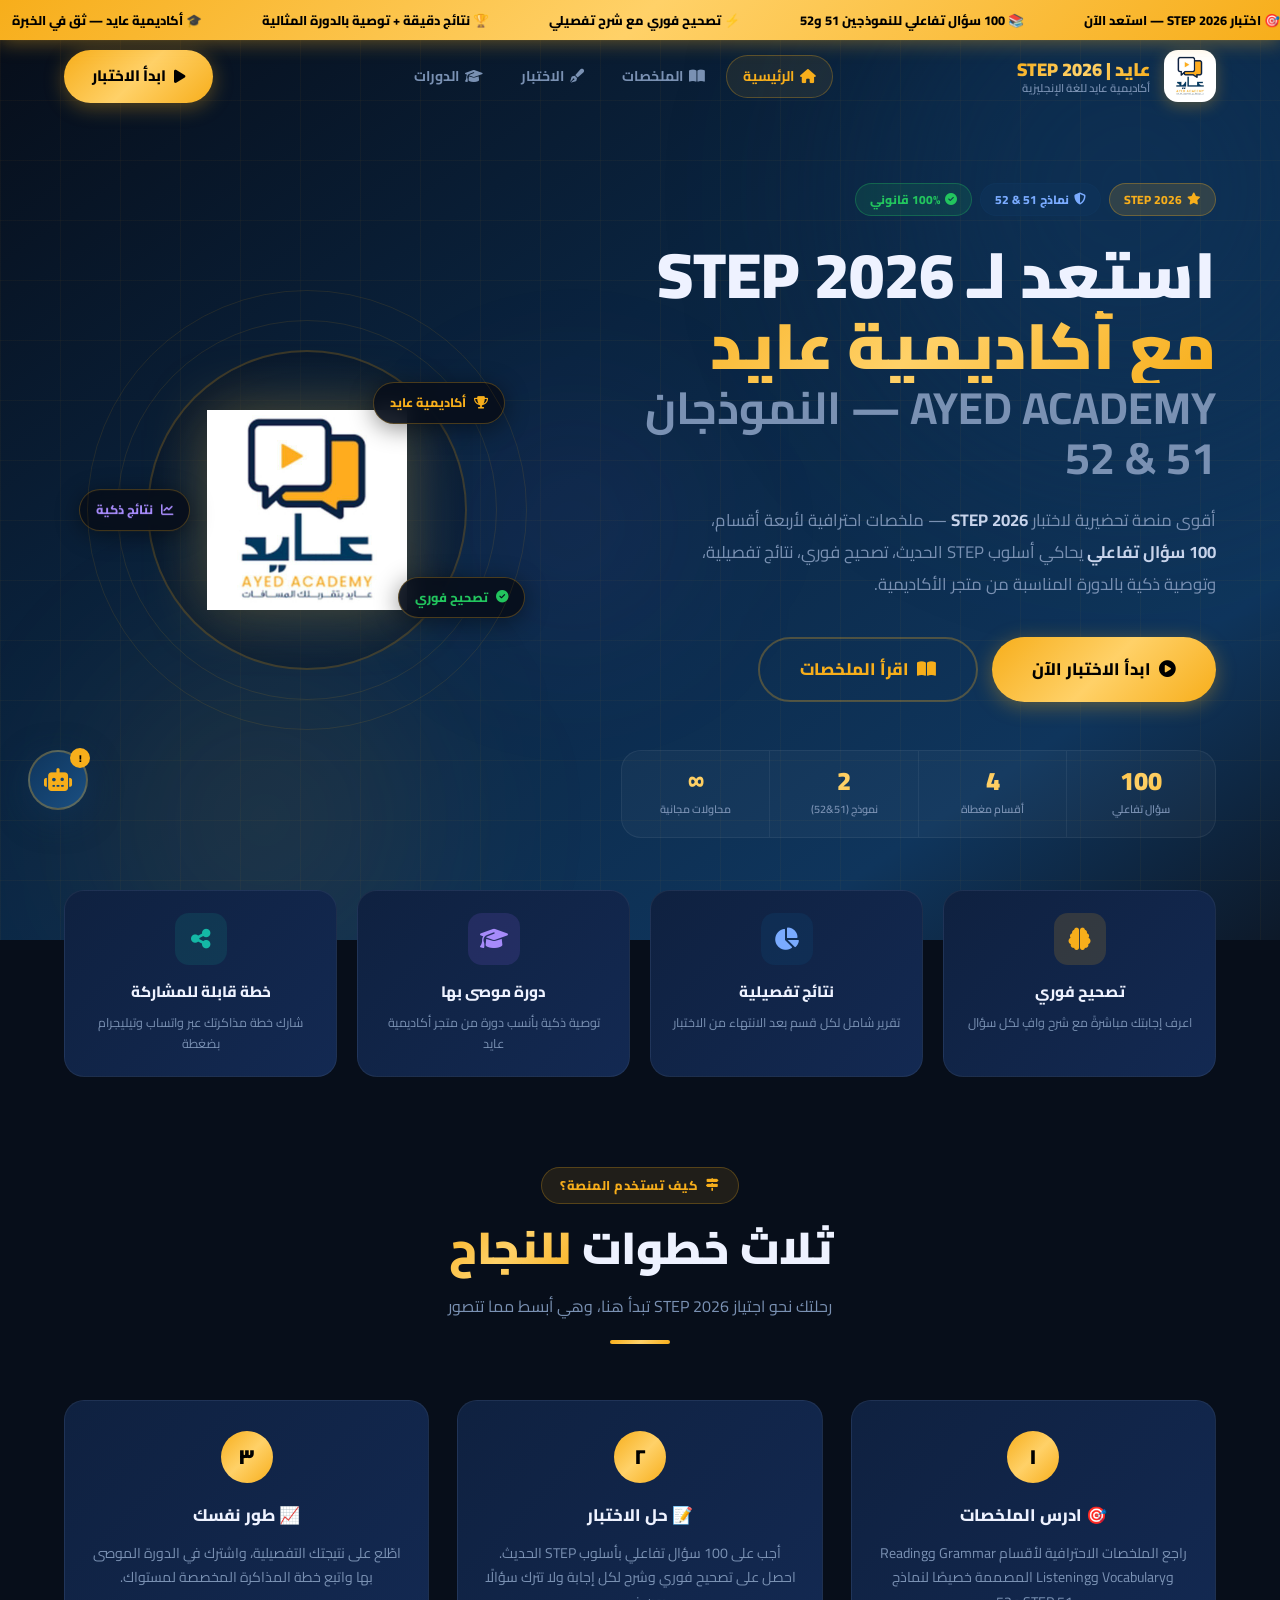
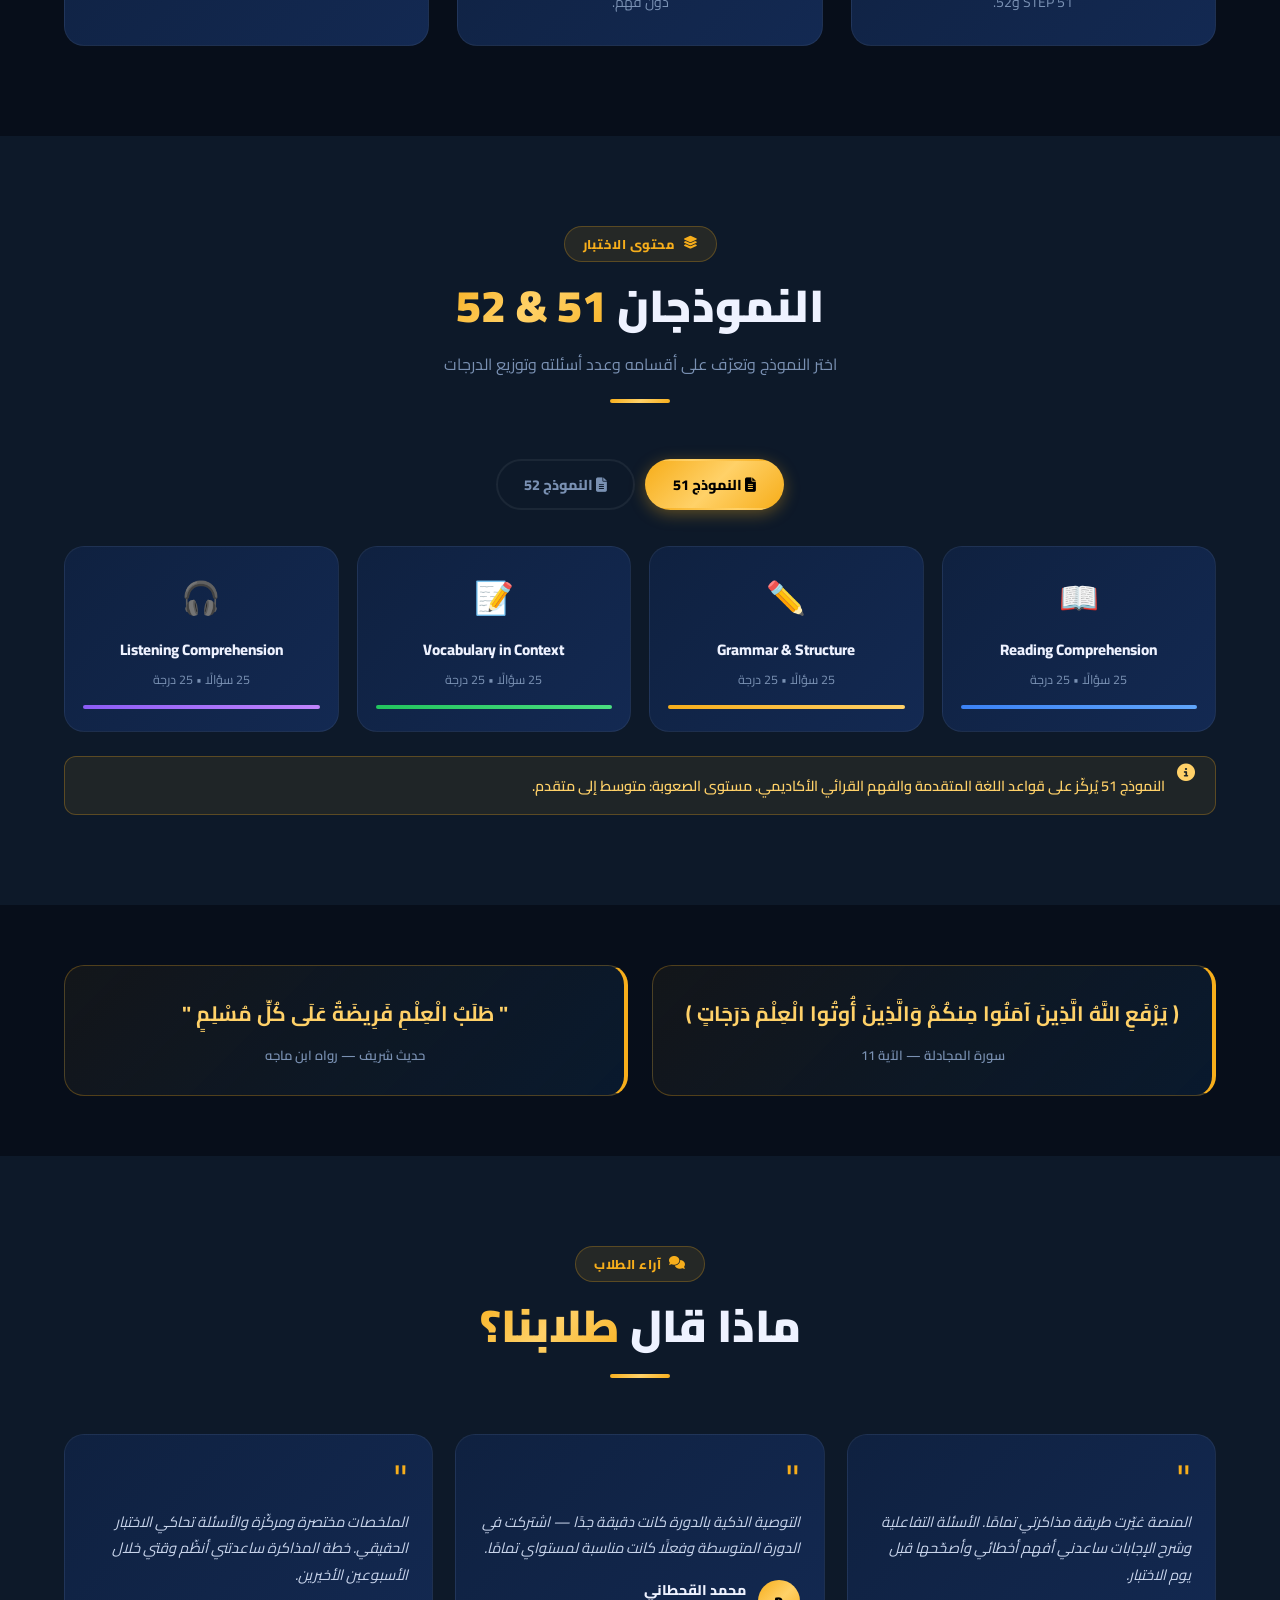
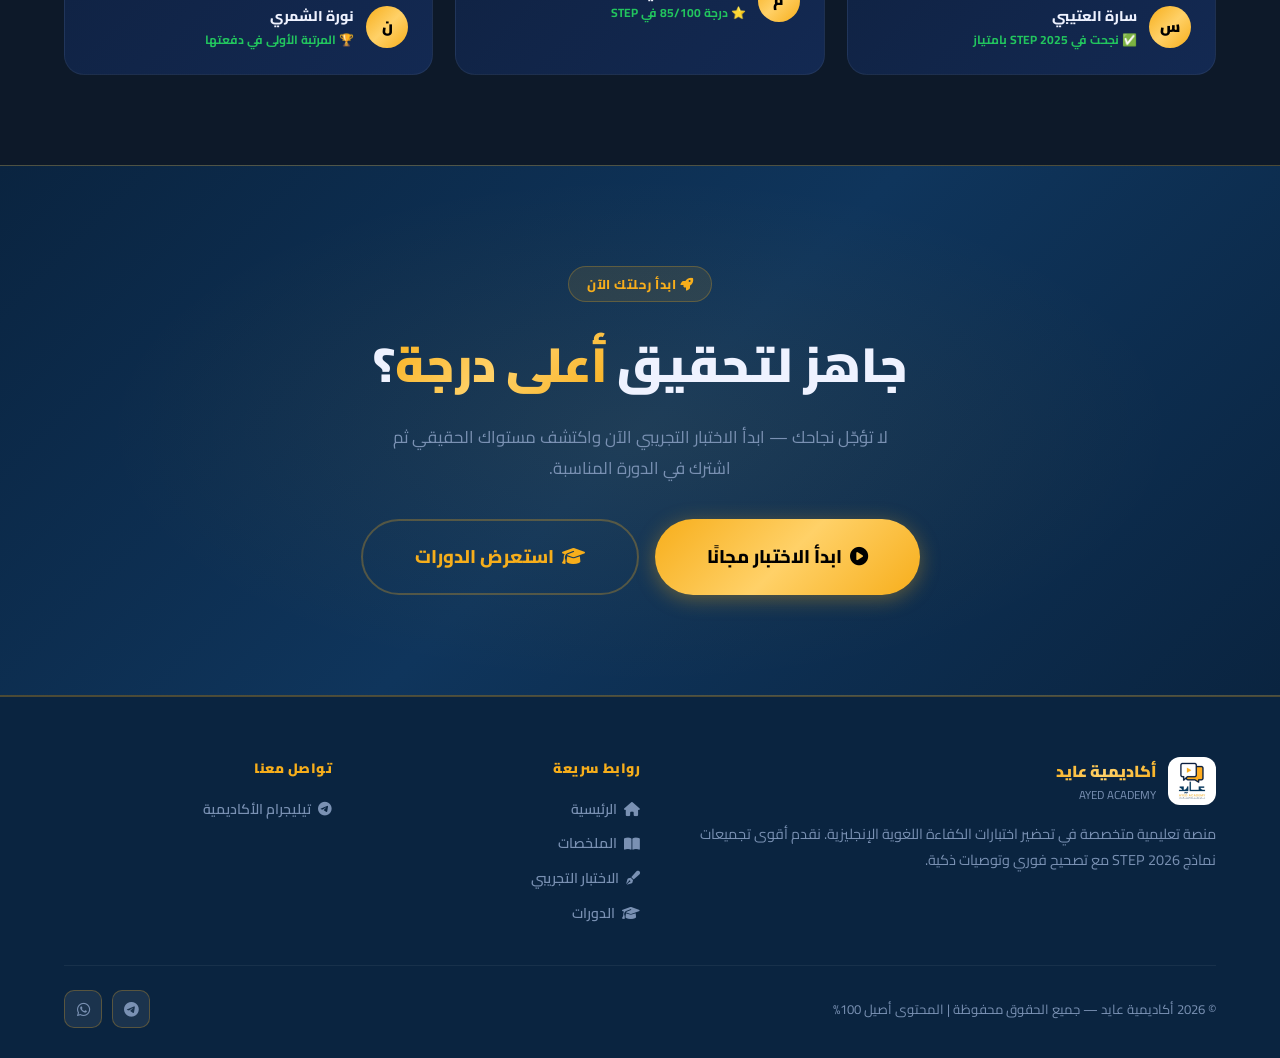
==== commit 29724db1: "feat: complete site overhaul - LEMS exam, AI assistant, share system - quiz.html: Enhanced LEMS-styl" ====
--- a/index.html
+++ b/index.html
@@ -311,7 +311,7 @@
       <a href="index.html" class="nav-link active"><i class="fas fa-home"></i> الرئيسية</a>
       <a href="summaries.html" class="nav-link"><i class="fas fa-book-open"></i> الملخصات</a>
       <a href="quiz.html" class="nav-link"><i class="fas fa-pen-fancy"></i> الاختبار</a>
-      <a href="https://studentservices241445-rgb.github.io/STEP-2030/" class="nav-link"><i class="fas fa-graduation-cap"></i> الدورات</a>
+      <a href="https://t.me/Ayed_Academy_2026" target="_blank" class="nav-link"><i class="fas fa-graduation-cap"></i> الدورات</a>
     </div>
     <a href="quiz.html" class="nav-cta btn-gold btn">
       <i class="fas fa-play"></i> ابدأ الاختبار
@@ -324,7 +324,7 @@
     <a href="index.html" class="active"><i class="fas fa-home"></i> الرئيسية</a>
     <a href="summaries.html"><i class="fas fa-book-open"></i> الملخصات</a>
     <a href="quiz.html"><i class="fas fa-pen-fancy"></i> الاختبار التجريبي</a>
-    <a href="https://studentservices241445-rgb.github.io/STEP-2030/"><i class="fas fa-graduation-cap"></i> الدورات</a>
+    <a href="https://t.me/Ayed_Academy_2026" target="_blank"><i class="fas fa-graduation-cap"></i> الدورات</a>
   </div>
 </nav>
 
@@ -615,7 +615,7 @@
       <a href="quiz.html" class="btn btn-gold btn-xl">
         <i class="fas fa-play-circle"></i> ابدأ الاختبار مجانًا
       </a>
-      <a href="https://studentservices241445-rgb.github.io/STEP-2030/" class="btn btn-outline btn-xl">
+      <a href="https://t.me/Ayed_Academy_2026" class="btn btn-outline btn-xl">
         <i class="fas fa-graduation-cap"></i> استعرض الدورات
       </a>
     </div>
@@ -642,25 +642,21 @@
           <a href="index.html"><i class="fas fa-home"></i> الرئيسية</a>
           <a href="summaries.html"><i class="fas fa-book-open"></i> الملخصات</a>
           <a href="quiz.html"><i class="fas fa-pen-fancy"></i> الاختبار التجريبي</a>
-          <a href="https://studentservices241445-rgb.github.io/STEP-2030/"><i class="fas fa-graduation-cap"></i> الدورات</a>
+          <a href="https://t.me/Ayed_Academy_2026"><i class="fas fa-graduation-cap"></i> الدورات</a>
         </div>
       </div>
       <div>
         <div class="footer-col-title">تواصل معنا</div>
         <div class="footer-links">
-          <a href="https://wa.me/966500000000" target="_blank"><i class="fab fa-whatsapp"></i> واتساب</a>
-          <a href="https://t.me/ayedacademy" target="_blank"><i class="fab fa-telegram"></i> تيليجرام</a>
-          <a href="https://twitter.com/ayedacademy" target="_blank"><i class="fab fa-twitter"></i> تويتر / X</a>
-          <a href="https://studentservices241445-rgb.github.io/STEP-2030/" target="_blank"><i class="fas fa-store"></i> متجر الأكاديمية</a>
+          <a href="https://t.me/Ayed_Academy_2026" target="_blank"><i class="fab fa-telegram"></i> تيليجرام الأكاديمية</a>
         </div>
       </div>
     </div>
     <div class="footer-bottom">
       <p>© 2026 أكاديمية عايد — جميع الحقوق محفوظة | المحتوى أصيل 100%</p>
       <div class="footer-social">
-        <a href="https://wa.me/966500000000" target="_blank" class="social-btn"><i class="fab fa-whatsapp"></i></a>
-        <a href="https://t.me/ayedacademy" target="_blank" class="social-btn"><i class="fab fa-telegram"></i></a>
-        <a href="https://twitter.com/ayedacademy" target="_blank" class="social-btn"><i class="fab fa-twitter"></i></a>
+        <a href="https://t.me/Ayed_Academy_2026" target="_blank" class="social-btn" title="تيليجرام"><i class="fab fa-telegram"></i></a>
+        <a href="https://wa.me/?text=%D8%A3%D9%83%D8%A7%D8%AF%D9%8A%D9%85%D9%8A%D8%A9%20%D8%B9%D8%A7%D9%8A%D8%AF%20-%20STEP%202026" target="_blank" class="social-btn" title="واتساب"><i class="fab fa-whatsapp"></i></a>
       </div>
     </div>
   </div>
@@ -668,6 +664,90 @@
 
 <!-- ══ SCROLL TOP ══ -->
 <button id="scrollTop" aria-label="العودة للأعلى"><i class="fas fa-arrow-up"></i></button>
+
+<!-- ══ FLOATING AI ASSISTANT ══ -->
+<style>
+.ai-assistant-btn{position:fixed;bottom:90px;left:28px;z-index:950;width:60px;height:60px;border-radius:50%;background:linear-gradient(135deg,#0F355C,#1a4f82);border:2px solid rgba(247,174,27,0.3);box-shadow:0 8px 32px rgba(15,53,92,0.5);color:#F7AE1B;font-size:1.4rem;display:flex;align-items:center;justify-content:center;cursor:pointer;transition:all .3s ease;animation:aiPulse 3s ease-in-out infinite;}
+@keyframes aiPulse{0%,100%{box-shadow:0 8px 32px rgba(15,53,92,0.5),0 0 0 0 rgba(247,174,27,0.3);}50%{box-shadow:0 8px 32px rgba(15,53,92,0.5),0 0 0 10px rgba(247,174,27,0);}}
+.ai-assistant-btn:hover{transform:scale(1.1);border-color:#F7AE1B;box-shadow:0 12px 40px rgba(15,53,92,0.6),0 0 20px rgba(247,174,27,0.2);}
+.ai-notif-badge{position:absolute;top:-4px;right:-4px;width:20px;height:20px;border-radius:50%;background:#F7AE1B;color:#000;font-size:0.62rem;font-weight:900;display:flex;align-items:center;justify-content:center;}
+.ai-chat-panel{position:fixed;bottom:165px;left:28px;z-index:960;width:360px;max-height:560px;background:#0d2441;border:1px solid rgba(247,174,27,0.25);border-radius:16px;box-shadow:0 24px 80px rgba(0,0,0,0.5),0 0 20px rgba(247,174,27,0.1);display:none;flex-direction:column;overflow:hidden;}
+.ai-chat-panel.open{display:flex;animation:scaleIn .3s ease;}
+@keyframes scaleIn{from{transform:scale(0.9);opacity:0;}to{transform:scale(1);opacity:1;}}
+.acp-header{background:linear-gradient(135deg,#0F355C,#0a2440);padding:14px 16px;display:flex;align-items:center;gap:10px;border-bottom:1px solid rgba(247,174,27,0.15);flex-shrink:0;}
+.acp-avatar{width:38px;height:38px;border-radius:50%;background:radial-gradient(circle,rgba(247,174,27,0.3),rgba(15,53,92,0.8));border:1px solid rgba(247,174,27,0.25);display:flex;align-items:center;justify-content:center;font-size:1.1rem;flex-shrink:0;}
+.acp-info{flex:1;}
+.acp-name{font-weight:900;font-size:0.9rem;color:#F7AE1B;}
+.acp-status{font-size:0.68rem;color:#4ade80;}
+.acp-close{background:none;border:none;color:rgba(255,255,255,0.5);font-size:1rem;cursor:pointer;padding:4px 8px;border-radius:6px;transition:color .2s;}
+.acp-close:hover{color:#ef4444;}
+.acp-messages{flex:1;overflow-y:auto;padding:14px;display:flex;flex-direction:column;gap:10px;scroll-behavior:smooth;}
+.acp-msg{max-width:92%;padding:10px 14px;border-radius:14px;font-size:0.83rem;line-height:1.65;}
+.acp-msg.bot{background:rgba(247,174,27,0.08);border:1px solid rgba(247,174,27,0.15);color:rgba(255,255,255,0.85);align-self:flex-start;border-bottom-right-radius:4px;}
+.acp-msg.user{background:#0F355C;border:1px solid rgba(247,174,27,0.2);color:#fff;align-self:flex-end;border-bottom-left-radius:4px;}
+.bot-name{font-size:0.65rem;color:#F7AE1B;font-weight:700;margin-bottom:4px;}
+.acp-typing{display:flex;align-items:center;gap:6px;padding:8px 14px;font-size:0.74rem;color:rgba(255,255,255,0.4);flex-shrink:0;}
+.acp-typing .dot{width:6px;height:6px;border-radius:50%;background:#F7AE1B;animation:typingDot 1.2s ease-in-out infinite;}
+.acp-typing .dot:nth-child(2){animation-delay:.2s;}.acp-typing .dot:nth-child(3){animation-delay:.4s;}
+@keyframes typingDot{0%,80%,100%{transform:scale(0.6);opacity:0.4;}40%{transform:scale(1);opacity:1;}}
+.acp-quick-btns{padding:10px 14px;border-top:1px solid rgba(255,255,255,0.06);display:flex;flex-wrap:wrap;gap:6px;flex-shrink:0;background:rgba(0,0,0,0.15);}
+.acp-quick{padding:5px 12px;border-radius:50px;background:rgba(255,255,255,0.06);border:1px solid rgba(255,255,255,0.1);color:rgba(255,255,255,0.6);font-family:inherit;font-size:0.72rem;font-weight:700;cursor:pointer;transition:all .2s;white-space:nowrap;}
+.acp-quick:hover{border-color:rgba(247,174,27,0.4);color:#F7AE1B;background:rgba(247,174,27,0.08);}
+.acp-input-row{padding:12px 14px;border-top:1px solid rgba(255,255,255,0.06);display:flex;gap:8px;flex-shrink:0;background:#0d2441;}
+.acp-input{flex:1;background:rgba(255,255,255,0.06);border:1px solid rgba(255,255,255,0.12);border-radius:50px;padding:8px 14px;color:#fff;font-family:inherit;font-size:0.84rem;outline:none;transition:border-color .2s;direction:rtl;}
+.acp-input:focus{border-color:rgba(247,174,27,0.4);}
+.acp-input::placeholder{color:rgba(255,255,255,0.3);}
+.acp-send{width:36px;height:36px;border-radius:50%;background:linear-gradient(135deg,#F7AE1B,#ffd168);border:none;color:#000;font-size:0.85rem;display:flex;align-items:center;justify-content:center;cursor:pointer;transition:all .2s;flex-shrink:0;}
+.acp-send:hover{transform:scale(1.1);box-shadow:0 4px 16px rgba(247,174,27,0.4);}
+.ai-copy-toast{position:fixed;bottom:80px;left:50%;transform:translateX(-50%);background:#22c55e;color:#fff;padding:10px 20px;border-radius:50px;font-weight:800;font-size:0.85rem;z-index:9999;opacity:0;transition:opacity .3s;pointer-events:none;}
+.ai-copy-toast.show{opacity:1;}
+@media(max-width:480px){.ai-chat-panel{width:calc(100vw - 20px);left:10px;bottom:155px;}.ai-assistant-btn{left:16px;bottom:80px;}}
+</style>
+
+<button class="ai-assistant-btn" id="aiAssistantBtn" onclick="toggleAIChat()" aria-label="المساعد الذكي">
+  <i class="fas fa-robot"></i>
+  <span class="ai-notif-badge" id="aiNotifBadge">!</span>
+</button>
+<div class="ai-copy-toast" id="aiCopyToast"></div>
+
+<div class="ai-chat-panel" id="aiChatPanel">
+  <div class="acp-header">
+    <div class="acp-avatar">🤖</div>
+    <div class="acp-info">
+      <div class="acp-name">مساعد عايد الذكي</div>
+      <div class="acp-status">● متاح دائمًا</div>
+    </div>
+    <button class="acp-close" onclick="toggleAIChat()"><i class="fas fa-times"></i></button>
+  </div>
+  <div class="acp-messages" id="aiMessages">
+    <div class="acp-msg bot">
+      <div class="bot-name">مساعد عايد</div>
+      مرحبًا بك في أكاديمية عايد! 👋<br><br>
+      أنا مساعدك الذكي، يمكنني مساعدتك في:<br>
+      📚 الملخصات التعليمية<br>
+      📝 الاختبار التجريبي<br>
+      🎓 اختيار الدورة المناسبة<br>
+      📩 التواصل مع الأكاديمية<br><br>
+      بماذا أساعدك؟
+    </div>
+  </div>
+  <div id="aiTyping" class="acp-typing" style="display:none">
+    <span>يكتب...</span>
+    <span class="dot"></span><span class="dot"></span><span class="dot"></span>
+  </div>
+  <div class="acp-quick-btns">
+    <button class="acp-quick" onclick="aiQ('quiz')">أين الاختبار؟</button>
+    <button class="acp-quick" onclick="aiQ('summaries')">الملخصات</button>
+    <button class="acp-quick" onclick="aiQ('course')">الدورات والأسعار</button>
+    <button class="acp-quick" onclick="aiQ('contact')">تواصل مع الأكاديمية</button>
+    <button class="acp-quick" onclick="aiQ('step')">ما هو STEP؟</button>
+    <button class="acp-quick" onclick="aiQ('tips')">نصائح للتحضير</button>
+  </div>
+  <div class="acp-input-row">
+    <input type="text" class="acp-input" id="aiInput" placeholder="اكتب سؤالك هنا..." onkeydown="if(event.key==='Enter')sendAI()"/>
+    <button class="acp-send" onclick="sendAI()"><i class="fas fa-paper-plane"></i></button>
+  </div>
+</div>
 
 <script>
 // ── Navbar scroll ──
@@ -711,6 +791,76 @@
   el.style.transition = `opacity 0.5s ease ${i * 0.07}s, transform 0.5s ease ${i * 0.07}s`;
   obs.observe(el);
 });
+
+// ── AI ASSISTANT ──
+const aiDB = {
+  quiz: `📝 الاختبار التجريبي:\n\n100 سؤال موزعة على 4 أقسام بأسلوب STEP الحقيقي!\n✏️ Grammar | 📖 Reading | 📝 Vocabulary | 🎧 Listening\n\n🔗 اضغط على "الاختبار" في القائمة العلوية أو:\n<a href="quiz.html" style="color:#F7AE1B">ابدأ الاختبار الآن ←</a>`,
+  summaries: `📚 الملخصات التعليمية:\n\nتجد في صفحة الملخصات ملخصات شاملة لـ:\n📖 Grammar — القواعد النحوية الأهم\n📝 Vocabulary — المفردات الأكاديمية\n👁️ Reading — استراتيجيات الفهم القرائي\n🎧 Listening — أنواع أسئلة الاستماع\n\n🔗 <a href="summaries.html" style="color:#F7AE1B">الذهاب للملخصات ←</a>`,
+  course: `🎓 دورات أكاديمية عايد:\n\n📘 التأسيسية — 199 ر.س (للمبتدئين)\n📗 المتوسطة — 299 ر.س (المستوى المتوسط)\n📙 المتقدمة — 399 ر.س (للمستوى العالي)\n📦 الباقة الكاملة — 449 ر.س\n\n💬 للتسجيل والاستفسار:\n📩 <a href="https://t.me/Ayed_Academy_2026" target="_blank" style="color:#F7AE1B">t.me/Ayed_Academy_2026 ←</a>`,
+  contact: `📱 للتواصل مع أكاديمية عايد:\n\n📩 تيليجرام (الأسرع والأفضل):\n<a href="https://t.me/Ayed_Academy_2026" target="_blank" style="color:#F7AE1B">t.me/Ayed_Academy_2026 ←</a>\n\nنحن متاحون للإجابة على:\n• التسجيل في الدورات\n• الأسعار والعروض\n• المناهج والجداول\n• أي استفسار تعليمي`,
+  step: `ℹ️ اختبار STEP:\n\nStandard Test of English Proficiency\nاختبار قياس الكفاءة في اللغة الإنجليزية.\n\n📋 يغطي 4 أقسام:\n✏️ Grammar (25 سؤال)\n📖 Reading (25 سؤال)\n📝 Vocabulary (25 سؤال)\n🎧 Listening (25 سؤال)\n\n🎯 يُستخدم في الجامعات والجهات الحكومية السعودية للقبول والتوظيف.`,
+  tips: `💡 أفضل نصائح التحضير:\n\n1️⃣ ابدأ بالملخصات التعليمية\n2️⃣ حل الاختبار التجريبي أكثر من مرة\n3️⃣ ركّز على نقاط ضعفك\n4️⃣ في Reading: اقرأ الأسئلة أولًا\n5️⃣ في Grammar: ركّز على الأزمنة والشرط\n6️⃣ في Vocabulary: تعلّم المفردات في سياق\n7️⃣ خصّص 2-3 ساعات يوميًا\n8️⃣ احصل على خطة مذاكرة من نتيجة الاختبار`,
+};
+
+function toggleAIChat() {
+  const p = document.getElementById('aiChatPanel');
+  p.classList.toggle('open');
+  if (p.classList.contains('open')) {
+    document.getElementById('aiNotifBadge').style.display = 'none';
+    setTimeout(()=>document.getElementById('aiInput').focus(), 200);
+  }
+}
+
+function aiQ(key) {
+  const labels = {quiz:'أين الاختبار؟',summaries:'الملخصات',course:'الدورات والأسعار',contact:'تواصل مع الأكاديمية',step:'ما هو STEP؟',tips:'نصائح للتحضير'};
+  addAIMsg(labels[key]||key, 'user');
+  const t = document.getElementById('aiTyping');
+  t.style.display = 'flex';
+  setTimeout(()=>{
+    t.style.display = 'none';
+    addAIBotMsg(aiDB[key]||`تواصل معنا: <a href="https://t.me/Ayed_Academy_2026" target="_blank" style="color:#F7AE1B">t.me/Ayed_Academy_2026</a>`);
+  }, 900);
+}
+
+function sendAI() {
+  const inp = document.getElementById('aiInput');
+  const msg = inp.value.trim();
+  if (!msg) return;
+  addAIMsg(msg, 'user');
+  inp.value = '';
+  const t = document.getElementById('aiTyping');
+  t.style.display = 'flex';
+  const low = msg.toLowerCase().replace(/[أإآا]/g,'ا').replace(/[ةه]/g,'ه');
+  let resp;
+  if (low.includes('اختبار')||low.includes('quiz')||low.includes('اسئله')) resp = aiDB.quiz;
+  else if (low.includes('ملخص')||low.includes('summary')||low.includes('درس')) resp = aiDB.summaries;
+  else if (low.includes('دوره')||low.includes('course')||low.includes('سعر')||low.includes('ثمن')||low.includes('تسجيل')) resp = aiDB.course;
+  else if (low.includes('تواصل')||low.includes('تيليجرام')||low.includes('telegram')||low.includes('contact')) resp = aiDB.contact;
+  else if (low.includes('step')||low.includes('ما هو')||low.includes('مه')) resp = aiDB.step;
+  else if (low.includes('نصيحه')||low.includes('نصائح')||low.includes('tips')||low.includes('تحضير')||low.includes('كيف')) resp = aiDB.tips;
+  else if (low.includes('شكر')||low.includes('ممنون')) resp = 'العفو! 😊 سعيد بخدمتك. هل تحتاج مساعدة في شيء آخر؟';
+  else if (low.includes('مرحبا')||low.includes('هلا')||low.includes('اهلا')||low.includes('hello')) resp = 'وعليكم السلام! 👋 كيف يمكنني مساعدتك اليوم؟';
+  else resp = `شكرًا على سؤالك! 📩\nللحصول على إجابة متخصصة، تواصل مع أكاديمية عايد:\n<a href="https://t.me/Ayed_Academy_2026" target="_blank" style="color:#F7AE1B">t.me/Ayed_Academy_2026 ←</a>`;
+  setTimeout(()=>{ t.style.display='none'; addAIBotMsg(resp); }, Math.min(700+msg.length*12, 1800));
+}
+
+function addAIMsg(text, type) {
+  const msgs = document.getElementById('aiMessages');
+  const d = document.createElement('div');
+  d.className = 'acp-msg ' + type;
+  if (type==='bot') d.innerHTML = `<div class="bot-name">مساعد عايد</div>${text}`;
+  else d.textContent = text;
+  msgs.appendChild(d);
+  msgs.scrollTop = msgs.scrollHeight;
+}
+function addAIBotMsg(html) {
+  const msgs = document.getElementById('aiMessages');
+  const d = document.createElement('div');
+  d.className = 'acp-msg bot';
+  d.innerHTML = `<div class="bot-name">مساعد عايد</div>${html.replace(/\n/g,'<br>')}`;
+  msgs.appendChild(d);
+  msgs.scrollTop = msgs.scrollHeight;
+}
 </script>
 </body>
 </html>
--- a/css/shared.css
+++ b/css/shared.css
@@ -433,6 +433,8 @@
   font-size: 0.95rem; transition: var(--transition);
 }
 .social-btn:hover { background: var(--gold-glass); color: var(--gold); border-color: var(--border3); transform: translateY(-2px); }
+.social-btn:hover .fa-telegram { color: #229ED9; }
+.social-btn:hover .fa-whatsapp { color: #25D366; }
 
 @media(max-width:768px) {
   .footer-grid { grid-template-columns: 1fr; gap: 28px; }
@@ -635,3 +637,114 @@
 }
 #scrollTop.visible { opacity: 1; pointer-events: all; }
 #scrollTop:hover { transform: translateY(-4px) scale(1.05); box-shadow: var(--glow2); }
+
+/* ══════════════════════════════════════
+   GLOBAL FLOATING AI ASSISTANT
+══════════════════════════════════════ */
+.g-ai-btn {
+  position: fixed; bottom: 90px; left: 28px; z-index: 950;
+  width: 56px; height: 56px; border-radius: 50%;
+  background: linear-gradient(135deg, var(--navy), var(--navy-light));
+  border: 2px solid var(--border2);
+  box-shadow: 0 8px 32px rgba(15,53,92,0.5);
+  color: var(--gold); font-size: 1.3rem;
+  display: flex; align-items: center; justify-content: center;
+  cursor: pointer; transition: var(--transition);
+  animation: gAIPulse 3s ease-in-out infinite;
+}
+@keyframes gAIPulse {
+  0%,100% { box-shadow: 0 8px 32px rgba(15,53,92,0.5), 0 0 0 0 rgba(247,174,27,0.3); }
+  50% { box-shadow: 0 8px 32px rgba(15,53,92,0.5), 0 0 0 10px rgba(247,174,27,0); }
+}
+.g-ai-btn:hover { transform: scale(1.1); border-color: var(--gold); }
+.g-ai-badge {
+  position: absolute; top: -4px; right: -4px;
+  width: 18px; height: 18px; border-radius: 50%;
+  background: var(--gold); color: #000;
+  font-size: 0.6rem; font-weight: 900;
+  display: flex; align-items: center; justify-content: center;
+}
+.g-ai-panel {
+  position: fixed; bottom: 160px; left: 28px; z-index: 960;
+  width: 330px; max-height: 500px;
+  background: var(--card2);
+  border: 1px solid var(--border2);
+  border-radius: var(--radius);
+  box-shadow: var(--shadow2), var(--glow);
+  display: none; flex-direction: column;
+  overflow: hidden;
+}
+.g-ai-panel.open { display: flex; animation: scaleIn 0.3s ease; }
+.gai-header {
+  background: linear-gradient(135deg, var(--navy), var(--navy-deep));
+  padding: 13px 15px;
+  display: flex; align-items: center; gap: 10px;
+  border-bottom: 1px solid var(--border2); flex-shrink: 0;
+}
+.gai-avatar {
+  width: 34px; height: 34px; border-radius: 50%;
+  background: radial-gradient(circle, rgba(247,174,27,0.3), rgba(15,53,92,0.8));
+  border: 1px solid var(--border2);
+  display: flex; align-items: center; justify-content: center;
+  font-size: 0.95rem; flex-shrink: 0;
+}
+.gai-info { flex:1; }
+.gai-name { font-weight: 900; font-size: 0.85rem; color: var(--gold); }
+.gai-status { font-size: 0.65rem; color: var(--success); }
+.gai-close { background:none;border:none;color:var(--muted);font-size:1rem;cursor:pointer;padding:4px; transition:color 0.2s; }
+.gai-close:hover { color: var(--danger); }
+.gai-msgs {
+  flex:1; overflow-y: auto; padding: 14px;
+  display: flex; flex-direction: column; gap: 10px;
+  scroll-behavior: smooth;
+}
+.gai-msg {
+  max-width: 90%; padding: 9px 13px;
+  border-radius: 13px; font-size: 0.83rem; line-height: 1.65;
+  animation: fadeUp 0.3s ease;
+}
+.gai-msg.bot {
+  background: rgba(247,174,27,0.08); border: 1px solid rgba(247,174,27,0.15);
+  color: var(--text2); align-self: flex-start; border-bottom-right-radius: 4px;
+}
+.gai-msg.user {
+  background: var(--navy); border: 1px solid var(--border2);
+  color: var(--text); align-self: flex-end; border-bottom-left-radius: 4px;
+}
+.gai-msg .bn { font-size:0.63rem; color:var(--gold); font-weight:700; margin-bottom:3px; }
+.gai-quick {
+  padding: 9px 13px; border-top: 1px solid var(--border);
+  display: flex; flex-wrap: wrap; gap: 5px; flex-shrink: 0;
+  background: rgba(0,0,0,0.08);
+}
+.gai-q-btn {
+  padding: 4px 10px; border-radius: 50px;
+  background: var(--glass2); border: 1px solid var(--border);
+  color: var(--text2); font-family: var(--font); font-size: 0.72rem; font-weight: 700;
+  cursor: pointer; transition: var(--transition); white-space: nowrap;
+}
+.gai-q-btn:hover { border-color: var(--border2); color: var(--gold); background: var(--gold-glass); }
+.gai-input-row {
+  padding: 10px 12px; border-top: 1px solid var(--border);
+  display: flex; gap: 7px; flex-shrink: 0; background: var(--card2);
+}
+.gai-input {
+  flex:1; background: var(--glass2); border: 1px solid var(--border);
+  border-radius: 50px; padding: 7px 13px;
+  color: var(--text); font-family: var(--font); font-size: 0.82rem;
+  outline: none; transition: border-color 0.2s; direction: rtl;
+}
+.gai-input:focus { border-color: var(--border2); }
+.gai-input::placeholder { color: var(--muted); }
+.gai-send {
+  width: 34px; height: 34px; border-radius: 50%;
+  background: var(--grad-gold); border: none;
+  color: #000; font-size: 0.8rem;
+  display: flex; align-items: center; justify-content: center;
+  cursor: pointer; transition: var(--transition); flex-shrink: 0;
+}
+.gai-send:hover { transform: scale(1.1); }
+@media(max-width:480px){
+  .g-ai-panel { width: calc(100vw - 30px); left: 15px; }
+  .g-ai-btn { left: 16px; }
+}
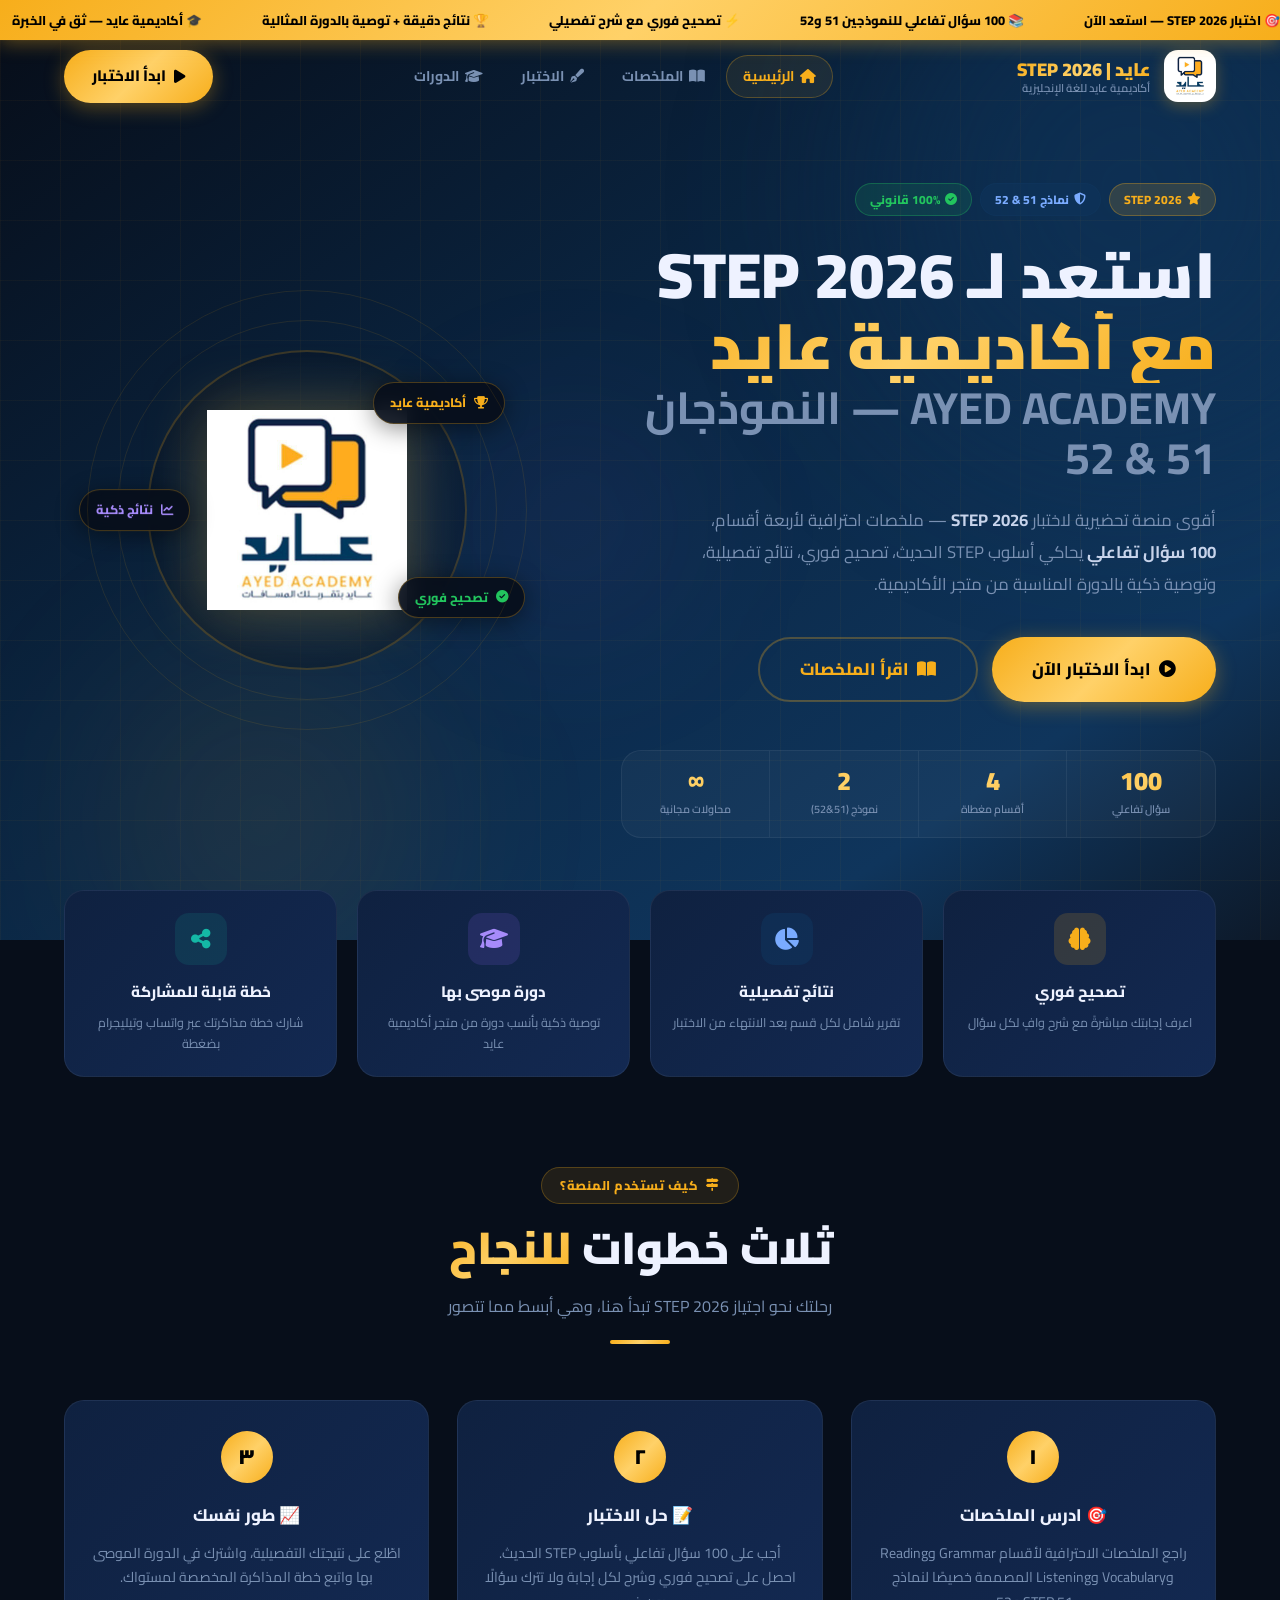
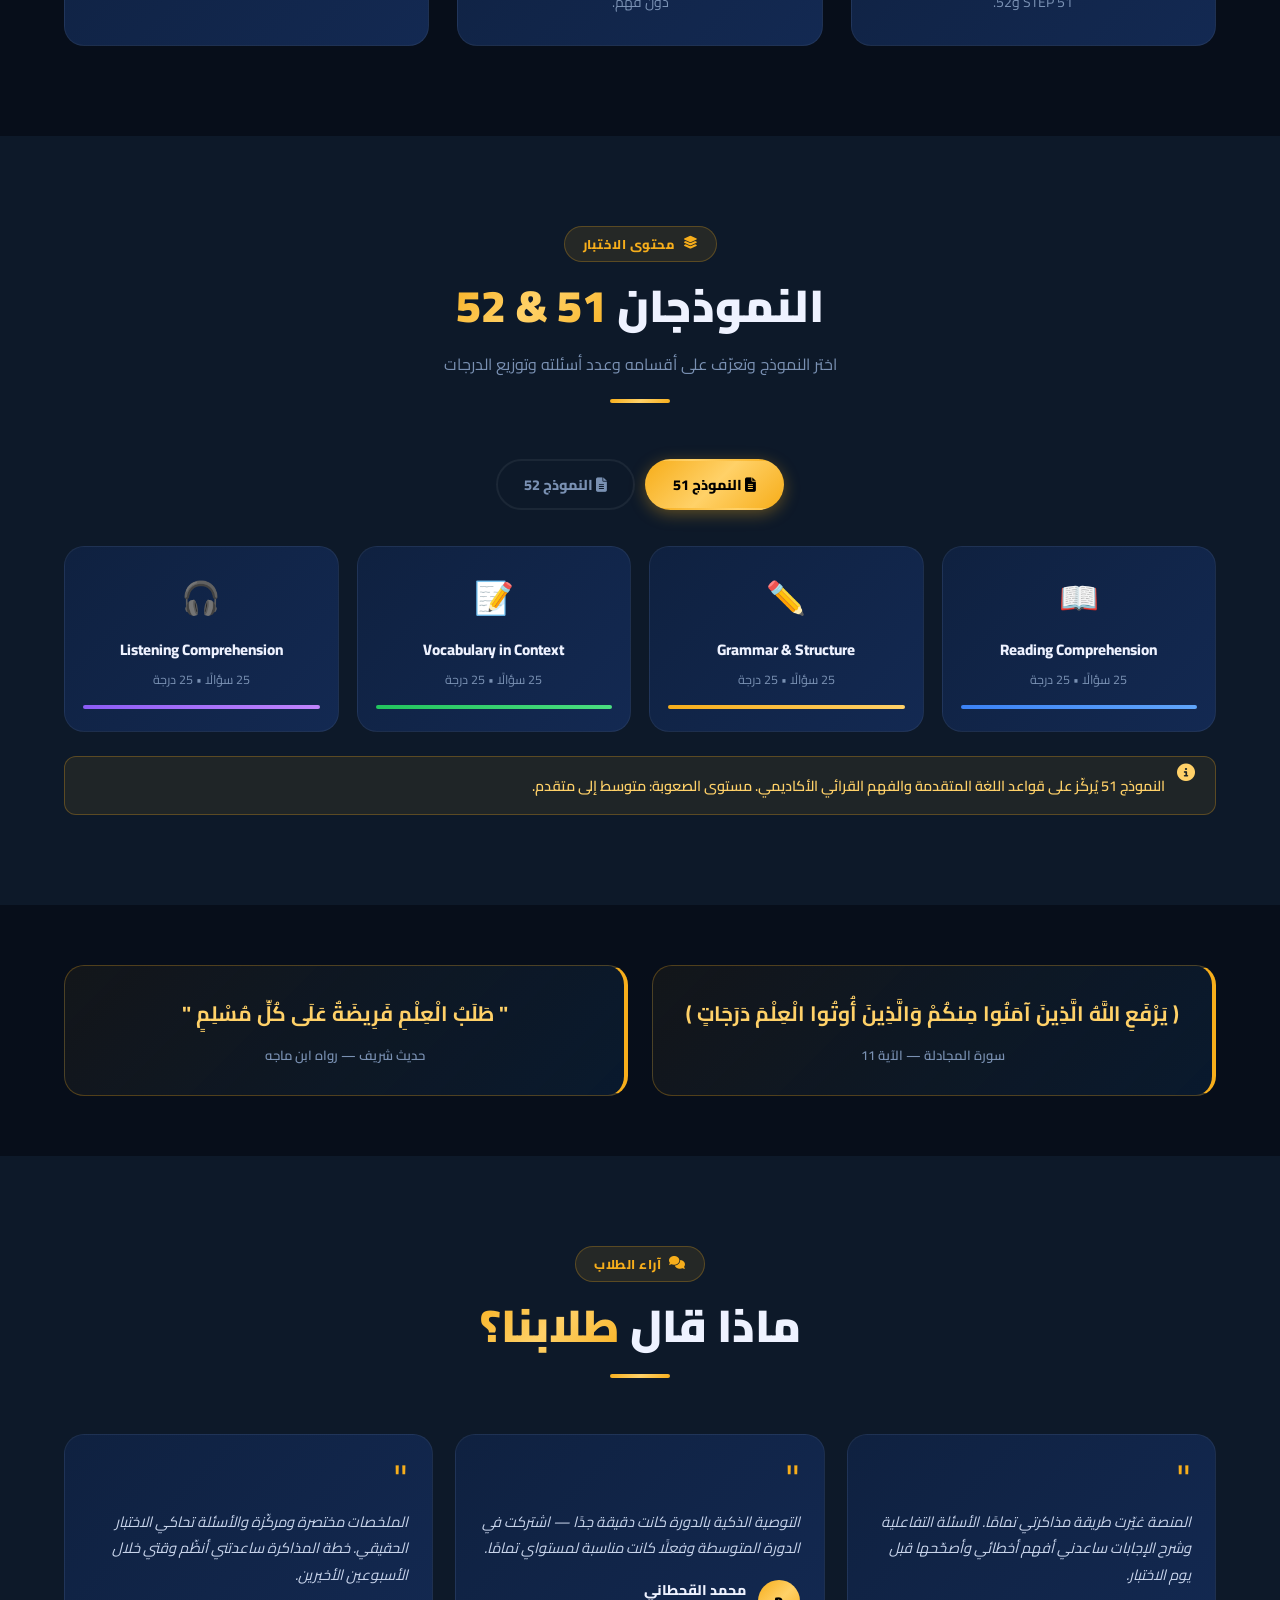
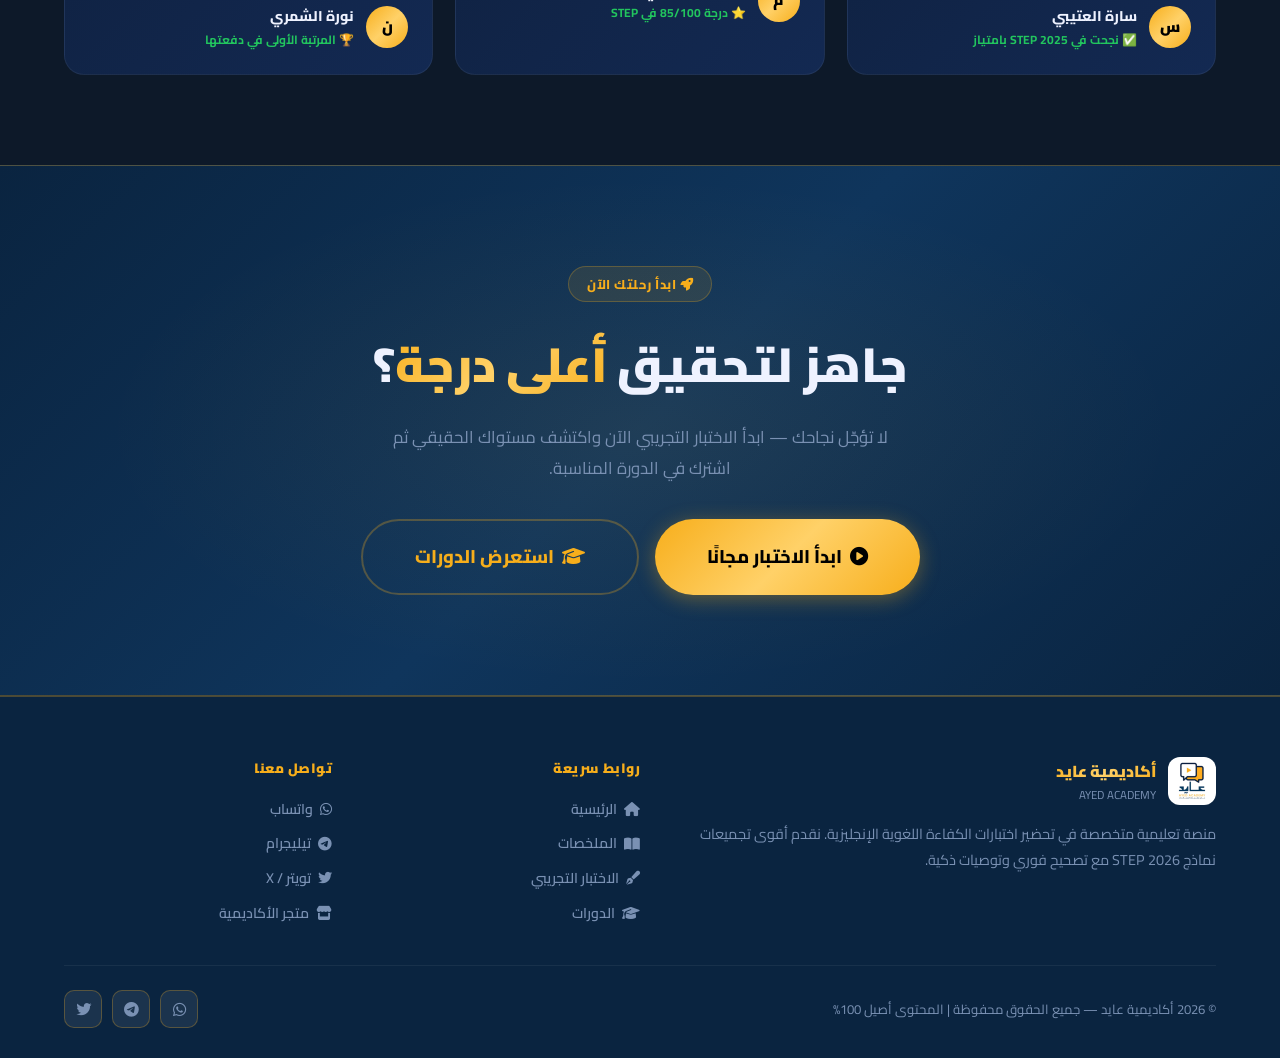
==== commit 0b6e6ec5: "Revert "feat: LEMS exam upgrade, AI assistant on all pages, question sharing & Quran/hadith integrat" ====
--- a/index.html
+++ b/index.html
@@ -311,7 +311,7 @@
       <a href="index.html" class="nav-link active"><i class="fas fa-home"></i> الرئيسية</a>
       <a href="summaries.html" class="nav-link"><i class="fas fa-book-open"></i> الملخصات</a>
       <a href="quiz.html" class="nav-link"><i class="fas fa-pen-fancy"></i> الاختبار</a>
-      <a href="https://t.me/Ayed_Academy_2026" target="_blank" class="nav-link"><i class="fas fa-graduation-cap"></i> الدورات</a>
+      <a href="https://studentservices241445-rgb.github.io/STEP-2030/" class="nav-link"><i class="fas fa-graduation-cap"></i> الدورات</a>
     </div>
     <a href="quiz.html" class="nav-cta btn-gold btn">
       <i class="fas fa-play"></i> ابدأ الاختبار
@@ -324,7 +324,7 @@
     <a href="index.html" class="active"><i class="fas fa-home"></i> الرئيسية</a>
     <a href="summaries.html"><i class="fas fa-book-open"></i> الملخصات</a>
     <a href="quiz.html"><i class="fas fa-pen-fancy"></i> الاختبار التجريبي</a>
-    <a href="https://t.me/Ayed_Academy_2026" target="_blank"><i class="fas fa-graduation-cap"></i> الدورات</a>
+    <a href="https://studentservices241445-rgb.github.io/STEP-2030/"><i class="fas fa-graduation-cap"></i> الدورات</a>
   </div>
 </nav>
 
@@ -615,7 +615,7 @@
       <a href="quiz.html" class="btn btn-gold btn-xl">
         <i class="fas fa-play-circle"></i> ابدأ الاختبار مجانًا
       </a>
-      <a href="https://t.me/Ayed_Academy_2026" class="btn btn-outline btn-xl">
+      <a href="https://studentservices241445-rgb.github.io/STEP-2030/" class="btn btn-outline btn-xl">
         <i class="fas fa-graduation-cap"></i> استعرض الدورات
       </a>
     </div>
@@ -642,21 +642,25 @@
           <a href="index.html"><i class="fas fa-home"></i> الرئيسية</a>
           <a href="summaries.html"><i class="fas fa-book-open"></i> الملخصات</a>
           <a href="quiz.html"><i class="fas fa-pen-fancy"></i> الاختبار التجريبي</a>
-          <a href="https://t.me/Ayed_Academy_2026"><i class="fas fa-graduation-cap"></i> الدورات</a>
+          <a href="https://studentservices241445-rgb.github.io/STEP-2030/"><i class="fas fa-graduation-cap"></i> الدورات</a>
         </div>
       </div>
       <div>
         <div class="footer-col-title">تواصل معنا</div>
         <div class="footer-links">
-          <a href="https://t.me/Ayed_Academy_2026" target="_blank"><i class="fab fa-telegram"></i> تيليجرام الأكاديمية</a>
+          <a href="https://wa.me/966500000000" target="_blank"><i class="fab fa-whatsapp"></i> واتساب</a>
+          <a href="https://t.me/ayedacademy" target="_blank"><i class="fab fa-telegram"></i> تيليجرام</a>
+          <a href="https://twitter.com/ayedacademy" target="_blank"><i class="fab fa-twitter"></i> تويتر / X</a>
+          <a href="https://studentservices241445-rgb.github.io/STEP-2030/" target="_blank"><i class="fas fa-store"></i> متجر الأكاديمية</a>
         </div>
       </div>
     </div>
     <div class="footer-bottom">
       <p>© 2026 أكاديمية عايد — جميع الحقوق محفوظة | المحتوى أصيل 100%</p>
       <div class="footer-social">
-        <a href="https://t.me/Ayed_Academy_2026" target="_blank" class="social-btn" title="تيليجرام"><i class="fab fa-telegram"></i></a>
-        <a href="https://wa.me/?text=%D8%A3%D9%83%D8%A7%D8%AF%D9%8A%D9%85%D9%8A%D8%A9%20%D8%B9%D8%A7%D9%8A%D8%AF%20-%20STEP%202026" target="_blank" class="social-btn" title="واتساب"><i class="fab fa-whatsapp"></i></a>
+        <a href="https://wa.me/966500000000" target="_blank" class="social-btn"><i class="fab fa-whatsapp"></i></a>
+        <a href="https://t.me/ayedacademy" target="_blank" class="social-btn"><i class="fab fa-telegram"></i></a>
+        <a href="https://twitter.com/ayedacademy" target="_blank" class="social-btn"><i class="fab fa-twitter"></i></a>
       </div>
     </div>
   </div>
@@ -664,90 +668,6 @@
 
 <!-- ══ SCROLL TOP ══ -->
 <button id="scrollTop" aria-label="العودة للأعلى"><i class="fas fa-arrow-up"></i></button>
-
-<!-- ══ FLOATING AI ASSISTANT ══ -->
-<style>
-.ai-assistant-btn{position:fixed;bottom:90px;left:28px;z-index:950;width:60px;height:60px;border-radius:50%;background:linear-gradient(135deg,#0F355C,#1a4f82);border:2px solid rgba(247,174,27,0.3);box-shadow:0 8px 32px rgba(15,53,92,0.5);color:#F7AE1B;font-size:1.4rem;display:flex;align-items:center;justify-content:center;cursor:pointer;transition:all .3s ease;animation:aiPulse 3s ease-in-out infinite;}
-@keyframes aiPulse{0%,100%{box-shadow:0 8px 32px rgba(15,53,92,0.5),0 0 0 0 rgba(247,174,27,0.3);}50%{box-shadow:0 8px 32px rgba(15,53,92,0.5),0 0 0 10px rgba(247,174,27,0);}}
-.ai-assistant-btn:hover{transform:scale(1.1);border-color:#F7AE1B;box-shadow:0 12px 40px rgba(15,53,92,0.6),0 0 20px rgba(247,174,27,0.2);}
-.ai-notif-badge{position:absolute;top:-4px;right:-4px;width:20px;height:20px;border-radius:50%;background:#F7AE1B;color:#000;font-size:0.62rem;font-weight:900;display:flex;align-items:center;justify-content:center;}
-.ai-chat-panel{position:fixed;bottom:165px;left:28px;z-index:960;width:360px;max-height:560px;background:#0d2441;border:1px solid rgba(247,174,27,0.25);border-radius:16px;box-shadow:0 24px 80px rgba(0,0,0,0.5),0 0 20px rgba(247,174,27,0.1);display:none;flex-direction:column;overflow:hidden;}
-.ai-chat-panel.open{display:flex;animation:scaleIn .3s ease;}
-@keyframes scaleIn{from{transform:scale(0.9);opacity:0;}to{transform:scale(1);opacity:1;}}
-.acp-header{background:linear-gradient(135deg,#0F355C,#0a2440);padding:14px 16px;display:flex;align-items:center;gap:10px;border-bottom:1px solid rgba(247,174,27,0.15);flex-shrink:0;}
-.acp-avatar{width:38px;height:38px;border-radius:50%;background:radial-gradient(circle,rgba(247,174,27,0.3),rgba(15,53,92,0.8));border:1px solid rgba(247,174,27,0.25);display:flex;align-items:center;justify-content:center;font-size:1.1rem;flex-shrink:0;}
-.acp-info{flex:1;}
-.acp-name{font-weight:900;font-size:0.9rem;color:#F7AE1B;}
-.acp-status{font-size:0.68rem;color:#4ade80;}
-.acp-close{background:none;border:none;color:rgba(255,255,255,0.5);font-size:1rem;cursor:pointer;padding:4px 8px;border-radius:6px;transition:color .2s;}
-.acp-close:hover{color:#ef4444;}
-.acp-messages{flex:1;overflow-y:auto;padding:14px;display:flex;flex-direction:column;gap:10px;scroll-behavior:smooth;}
-.acp-msg{max-width:92%;padding:10px 14px;border-radius:14px;font-size:0.83rem;line-height:1.65;}
-.acp-msg.bot{background:rgba(247,174,27,0.08);border:1px solid rgba(247,174,27,0.15);color:rgba(255,255,255,0.85);align-self:flex-start;border-bottom-right-radius:4px;}
-.acp-msg.user{background:#0F355C;border:1px solid rgba(247,174,27,0.2);color:#fff;align-self:flex-end;border-bottom-left-radius:4px;}
-.bot-name{font-size:0.65rem;color:#F7AE1B;font-weight:700;margin-bottom:4px;}
-.acp-typing{display:flex;align-items:center;gap:6px;padding:8px 14px;font-size:0.74rem;color:rgba(255,255,255,0.4);flex-shrink:0;}
-.acp-typing .dot{width:6px;height:6px;border-radius:50%;background:#F7AE1B;animation:typingDot 1.2s ease-in-out infinite;}
-.acp-typing .dot:nth-child(2){animation-delay:.2s;}.acp-typing .dot:nth-child(3){animation-delay:.4s;}
-@keyframes typingDot{0%,80%,100%{transform:scale(0.6);opacity:0.4;}40%{transform:scale(1);opacity:1;}}
-.acp-quick-btns{padding:10px 14px;border-top:1px solid rgba(255,255,255,0.06);display:flex;flex-wrap:wrap;gap:6px;flex-shrink:0;background:rgba(0,0,0,0.15);}
-.acp-quick{padding:5px 12px;border-radius:50px;background:rgba(255,255,255,0.06);border:1px solid rgba(255,255,255,0.1);color:rgba(255,255,255,0.6);font-family:inherit;font-size:0.72rem;font-weight:700;cursor:pointer;transition:all .2s;white-space:nowrap;}
-.acp-quick:hover{border-color:rgba(247,174,27,0.4);color:#F7AE1B;background:rgba(247,174,27,0.08);}
-.acp-input-row{padding:12px 14px;border-top:1px solid rgba(255,255,255,0.06);display:flex;gap:8px;flex-shrink:0;background:#0d2441;}
-.acp-input{flex:1;background:rgba(255,255,255,0.06);border:1px solid rgba(255,255,255,0.12);border-radius:50px;padding:8px 14px;color:#fff;font-family:inherit;font-size:0.84rem;outline:none;transition:border-color .2s;direction:rtl;}
-.acp-input:focus{border-color:rgba(247,174,27,0.4);}
-.acp-input::placeholder{color:rgba(255,255,255,0.3);}
-.acp-send{width:36px;height:36px;border-radius:50%;background:linear-gradient(135deg,#F7AE1B,#ffd168);border:none;color:#000;font-size:0.85rem;display:flex;align-items:center;justify-content:center;cursor:pointer;transition:all .2s;flex-shrink:0;}
-.acp-send:hover{transform:scale(1.1);box-shadow:0 4px 16px rgba(247,174,27,0.4);}
-.ai-copy-toast{position:fixed;bottom:80px;left:50%;transform:translateX(-50%);background:#22c55e;color:#fff;padding:10px 20px;border-radius:50px;font-weight:800;font-size:0.85rem;z-index:9999;opacity:0;transition:opacity .3s;pointer-events:none;}
-.ai-copy-toast.show{opacity:1;}
-@media(max-width:480px){.ai-chat-panel{width:calc(100vw - 20px);left:10px;bottom:155px;}.ai-assistant-btn{left:16px;bottom:80px;}}
-</style>
-
-<button class="ai-assistant-btn" id="aiAssistantBtn" onclick="toggleAIChat()" aria-label="المساعد الذكي">
-  <i class="fas fa-robot"></i>
-  <span class="ai-notif-badge" id="aiNotifBadge">!</span>
-</button>
-<div class="ai-copy-toast" id="aiCopyToast"></div>
-
-<div class="ai-chat-panel" id="aiChatPanel">
-  <div class="acp-header">
-    <div class="acp-avatar">🤖</div>
-    <div class="acp-info">
-      <div class="acp-name">مساعد عايد الذكي</div>
-      <div class="acp-status">● متاح دائمًا</div>
-    </div>
-    <button class="acp-close" onclick="toggleAIChat()"><i class="fas fa-times"></i></button>
-  </div>
-  <div class="acp-messages" id="aiMessages">
-    <div class="acp-msg bot">
-      <div class="bot-name">مساعد عايد</div>
-      مرحبًا بك في أكاديمية عايد! 👋<br><br>
-      أنا مساعدك الذكي، يمكنني مساعدتك في:<br>
-      📚 الملخصات التعليمية<br>
-      📝 الاختبار التجريبي<br>
-      🎓 اختيار الدورة المناسبة<br>
-      📩 التواصل مع الأكاديمية<br><br>
-      بماذا أساعدك؟
-    </div>
-  </div>
-  <div id="aiTyping" class="acp-typing" style="display:none">
-    <span>يكتب...</span>
-    <span class="dot"></span><span class="dot"></span><span class="dot"></span>
-  </div>
-  <div class="acp-quick-btns">
-    <button class="acp-quick" onclick="aiQ('quiz')">أين الاختبار؟</button>
-    <button class="acp-quick" onclick="aiQ('summaries')">الملخصات</button>
-    <button class="acp-quick" onclick="aiQ('course')">الدورات والأسعار</button>
-    <button class="acp-quick" onclick="aiQ('contact')">تواصل مع الأكاديمية</button>
-    <button class="acp-quick" onclick="aiQ('step')">ما هو STEP؟</button>
-    <button class="acp-quick" onclick="aiQ('tips')">نصائح للتحضير</button>
-  </div>
-  <div class="acp-input-row">
-    <input type="text" class="acp-input" id="aiInput" placeholder="اكتب سؤالك هنا..." onkeydown="if(event.key==='Enter')sendAI()"/>
-    <button class="acp-send" onclick="sendAI()"><i class="fas fa-paper-plane"></i></button>
-  </div>
-</div>
 
 <script>
 // ── Navbar scroll ──
@@ -791,76 +711,6 @@
   el.style.transition = `opacity 0.5s ease ${i * 0.07}s, transform 0.5s ease ${i * 0.07}s`;
   obs.observe(el);
 });
-
-// ── AI ASSISTANT ──
-const aiDB = {
-  quiz: `📝 الاختبار التجريبي:\n\n100 سؤال موزعة على 4 أقسام بأسلوب STEP الحقيقي!\n✏️ Grammar | 📖 Reading | 📝 Vocabulary | 🎧 Listening\n\n🔗 اضغط على "الاختبار" في القائمة العلوية أو:\n<a href="quiz.html" style="color:#F7AE1B">ابدأ الاختبار الآن ←</a>`,
-  summaries: `📚 الملخصات التعليمية:\n\nتجد في صفحة الملخصات ملخصات شاملة لـ:\n📖 Grammar — القواعد النحوية الأهم\n📝 Vocabulary — المفردات الأكاديمية\n👁️ Reading — استراتيجيات الفهم القرائي\n🎧 Listening — أنواع أسئلة الاستماع\n\n🔗 <a href="summaries.html" style="color:#F7AE1B">الذهاب للملخصات ←</a>`,
-  course: `🎓 دورات أكاديمية عايد:\n\n📘 التأسيسية — 199 ر.س (للمبتدئين)\n📗 المتوسطة — 299 ر.س (المستوى المتوسط)\n📙 المتقدمة — 399 ر.س (للمستوى العالي)\n📦 الباقة الكاملة — 449 ر.س\n\n💬 للتسجيل والاستفسار:\n📩 <a href="https://t.me/Ayed_Academy_2026" target="_blank" style="color:#F7AE1B">t.me/Ayed_Academy_2026 ←</a>`,
-  contact: `📱 للتواصل مع أكاديمية عايد:\n\n📩 تيليجرام (الأسرع والأفضل):\n<a href="https://t.me/Ayed_Academy_2026" target="_blank" style="color:#F7AE1B">t.me/Ayed_Academy_2026 ←</a>\n\nنحن متاحون للإجابة على:\n• التسجيل في الدورات\n• الأسعار والعروض\n• المناهج والجداول\n• أي استفسار تعليمي`,
-  step: `ℹ️ اختبار STEP:\n\nStandard Test of English Proficiency\nاختبار قياس الكفاءة في اللغة الإنجليزية.\n\n📋 يغطي 4 أقسام:\n✏️ Grammar (25 سؤال)\n📖 Reading (25 سؤال)\n📝 Vocabulary (25 سؤال)\n🎧 Listening (25 سؤال)\n\n🎯 يُستخدم في الجامعات والجهات الحكومية السعودية للقبول والتوظيف.`,
-  tips: `💡 أفضل نصائح التحضير:\n\n1️⃣ ابدأ بالملخصات التعليمية\n2️⃣ حل الاختبار التجريبي أكثر من مرة\n3️⃣ ركّز على نقاط ضعفك\n4️⃣ في Reading: اقرأ الأسئلة أولًا\n5️⃣ في Grammar: ركّز على الأزمنة والشرط\n6️⃣ في Vocabulary: تعلّم المفردات في سياق\n7️⃣ خصّص 2-3 ساعات يوميًا\n8️⃣ احصل على خطة مذاكرة من نتيجة الاختبار`,
-};
-
-function toggleAIChat() {
-  const p = document.getElementById('aiChatPanel');
-  p.classList.toggle('open');
-  if (p.classList.contains('open')) {
-    document.getElementById('aiNotifBadge').style.display = 'none';
-    setTimeout(()=>document.getElementById('aiInput').focus(), 200);
-  }
-}
-
-function aiQ(key) {
-  const labels = {quiz:'أين الاختبار؟',summaries:'الملخصات',course:'الدورات والأسعار',contact:'تواصل مع الأكاديمية',step:'ما هو STEP؟',tips:'نصائح للتحضير'};
-  addAIMsg(labels[key]||key, 'user');
-  const t = document.getElementById('aiTyping');
-  t.style.display = 'flex';
-  setTimeout(()=>{
-    t.style.display = 'none';
-    addAIBotMsg(aiDB[key]||`تواصل معنا: <a href="https://t.me/Ayed_Academy_2026" target="_blank" style="color:#F7AE1B">t.me/Ayed_Academy_2026</a>`);
-  }, 900);
-}
-
-function sendAI() {
-  const inp = document.getElementById('aiInput');
-  const msg = inp.value.trim();
-  if (!msg) return;
-  addAIMsg(msg, 'user');
-  inp.value = '';
-  const t = document.getElementById('aiTyping');
-  t.style.display = 'flex';
-  const low = msg.toLowerCase().replace(/[أإآا]/g,'ا').replace(/[ةه]/g,'ه');
-  let resp;
-  if (low.includes('اختبار')||low.includes('quiz')||low.includes('اسئله')) resp = aiDB.quiz;
-  else if (low.includes('ملخص')||low.includes('summary')||low.includes('درس')) resp = aiDB.summaries;
-  else if (low.includes('دوره')||low.includes('course')||low.includes('سعر')||low.includes('ثمن')||low.includes('تسجيل')) resp = aiDB.course;
-  else if (low.includes('تواصل')||low.includes('تيليجرام')||low.includes('telegram')||low.includes('contact')) resp = aiDB.contact;
-  else if (low.includes('step')||low.includes('ما هو')||low.includes('مه')) resp = aiDB.step;
-  else if (low.includes('نصيحه')||low.includes('نصائح')||low.includes('tips')||low.includes('تحضير')||low.includes('كيف')) resp = aiDB.tips;
-  else if (low.includes('شكر')||low.includes('ممنون')) resp = 'العفو! 😊 سعيد بخدمتك. هل تحتاج مساعدة في شيء آخر؟';
-  else if (low.includes('مرحبا')||low.includes('هلا')||low.includes('اهلا')||low.includes('hello')) resp = 'وعليكم السلام! 👋 كيف يمكنني مساعدتك اليوم؟';
-  else resp = `شكرًا على سؤالك! 📩\nللحصول على إجابة متخصصة، تواصل مع أكاديمية عايد:\n<a href="https://t.me/Ayed_Academy_2026" target="_blank" style="color:#F7AE1B">t.me/Ayed_Academy_2026 ←</a>`;
-  setTimeout(()=>{ t.style.display='none'; addAIBotMsg(resp); }, Math.min(700+msg.length*12, 1800));
-}
-
-function addAIMsg(text, type) {
-  const msgs = document.getElementById('aiMessages');
-  const d = document.createElement('div');
-  d.className = 'acp-msg ' + type;
-  if (type==='bot') d.innerHTML = `<div class="bot-name">مساعد عايد</div>${text}`;
-  else d.textContent = text;
-  msgs.appendChild(d);
-  msgs.scrollTop = msgs.scrollHeight;
-}
-function addAIBotMsg(html) {
-  const msgs = document.getElementById('aiMessages');
-  const d = document.createElement('div');
-  d.className = 'acp-msg bot';
-  d.innerHTML = `<div class="bot-name">مساعد عايد</div>${html.replace(/\n/g,'<br>')}`;
-  msgs.appendChild(d);
-  msgs.scrollTop = msgs.scrollHeight;
-}
 </script>
 </body>
 </html>
--- a/css/shared.css
+++ b/css/shared.css
@@ -433,8 +433,6 @@
   font-size: 0.95rem; transition: var(--transition);
 }
 .social-btn:hover { background: var(--gold-glass); color: var(--gold); border-color: var(--border3); transform: translateY(-2px); }
-.social-btn:hover .fa-telegram { color: #229ED9; }
-.social-btn:hover .fa-whatsapp { color: #25D366; }
 
 @media(max-width:768px) {
   .footer-grid { grid-template-columns: 1fr; gap: 28px; }
@@ -637,114 +635,3 @@
 }
 #scrollTop.visible { opacity: 1; pointer-events: all; }
 #scrollTop:hover { transform: translateY(-4px) scale(1.05); box-shadow: var(--glow2); }
-
-/* ══════════════════════════════════════
-   GLOBAL FLOATING AI ASSISTANT
-══════════════════════════════════════ */
-.g-ai-btn {
-  position: fixed; bottom: 90px; left: 28px; z-index: 950;
-  width: 56px; height: 56px; border-radius: 50%;
-  background: linear-gradient(135deg, var(--navy), var(--navy-light));
-  border: 2px solid var(--border2);
-  box-shadow: 0 8px 32px rgba(15,53,92,0.5);
-  color: var(--gold); font-size: 1.3rem;
-  display: flex; align-items: center; justify-content: center;
-  cursor: pointer; transition: var(--transition);
-  animation: gAIPulse 3s ease-in-out infinite;
-}
-@keyframes gAIPulse {
-  0%,100% { box-shadow: 0 8px 32px rgba(15,53,92,0.5), 0 0 0 0 rgba(247,174,27,0.3); }
-  50% { box-shadow: 0 8px 32px rgba(15,53,92,0.5), 0 0 0 10px rgba(247,174,27,0); }
-}
-.g-ai-btn:hover { transform: scale(1.1); border-color: var(--gold); }
-.g-ai-badge {
-  position: absolute; top: -4px; right: -4px;
-  width: 18px; height: 18px; border-radius: 50%;
-  background: var(--gold); color: #000;
-  font-size: 0.6rem; font-weight: 900;
-  display: flex; align-items: center; justify-content: center;
-}
-.g-ai-panel {
-  position: fixed; bottom: 160px; left: 28px; z-index: 960;
-  width: 330px; max-height: 500px;
-  background: var(--card2);
-  border: 1px solid var(--border2);
-  border-radius: var(--radius);
-  box-shadow: var(--shadow2), var(--glow);
-  display: none; flex-direction: column;
-  overflow: hidden;
-}
-.g-ai-panel.open { display: flex; animation: scaleIn 0.3s ease; }
-.gai-header {
-  background: linear-gradient(135deg, var(--navy), var(--navy-deep));
-  padding: 13px 15px;
-  display: flex; align-items: center; gap: 10px;
-  border-bottom: 1px solid var(--border2); flex-shrink: 0;
-}
-.gai-avatar {
-  width: 34px; height: 34px; border-radius: 50%;
-  background: radial-gradient(circle, rgba(247,174,27,0.3), rgba(15,53,92,0.8));
-  border: 1px solid var(--border2);
-  display: flex; align-items: center; justify-content: center;
-  font-size: 0.95rem; flex-shrink: 0;
-}
-.gai-info { flex:1; }
-.gai-name { font-weight: 900; font-size: 0.85rem; color: var(--gold); }
-.gai-status { font-size: 0.65rem; color: var(--success); }
-.gai-close { background:none;border:none;color:var(--muted);font-size:1rem;cursor:pointer;padding:4px; transition:color 0.2s; }
-.gai-close:hover { color: var(--danger); }
-.gai-msgs {
-  flex:1; overflow-y: auto; padding: 14px;
-  display: flex; flex-direction: column; gap: 10px;
-  scroll-behavior: smooth;
-}
-.gai-msg {
-  max-width: 90%; padding: 9px 13px;
-  border-radius: 13px; font-size: 0.83rem; line-height: 1.65;
-  animation: fadeUp 0.3s ease;
-}
-.gai-msg.bot {
-  background: rgba(247,174,27,0.08); border: 1px solid rgba(247,174,27,0.15);
-  color: var(--text2); align-self: flex-start; border-bottom-right-radius: 4px;
-}
-.gai-msg.user {
-  background: var(--navy); border: 1px solid var(--border2);
-  color: var(--text); align-self: flex-end; border-bottom-left-radius: 4px;
-}
-.gai-msg .bn { font-size:0.63rem; color:var(--gold); font-weight:700; margin-bottom:3px; }
-.gai-quick {
-  padding: 9px 13px; border-top: 1px solid var(--border);
-  display: flex; flex-wrap: wrap; gap: 5px; flex-shrink: 0;
-  background: rgba(0,0,0,0.08);
-}
-.gai-q-btn {
-  padding: 4px 10px; border-radius: 50px;
-  background: var(--glass2); border: 1px solid var(--border);
-  color: var(--text2); font-family: var(--font); font-size: 0.72rem; font-weight: 700;
-  cursor: pointer; transition: var(--transition); white-space: nowrap;
-}
-.gai-q-btn:hover { border-color: var(--border2); color: var(--gold); background: var(--gold-glass); }
-.gai-input-row {
-  padding: 10px 12px; border-top: 1px solid var(--border);
-  display: flex; gap: 7px; flex-shrink: 0; background: var(--card2);
-}
-.gai-input {
-  flex:1; background: var(--glass2); border: 1px solid var(--border);
-  border-radius: 50px; padding: 7px 13px;
-  color: var(--text); font-family: var(--font); font-size: 0.82rem;
-  outline: none; transition: border-color 0.2s; direction: rtl;
-}
-.gai-input:focus { border-color: var(--border2); }
-.gai-input::placeholder { color: var(--muted); }
-.gai-send {
-  width: 34px; height: 34px; border-radius: 50%;
-  background: var(--grad-gold); border: none;
-  color: #000; font-size: 0.8rem;
-  display: flex; align-items: center; justify-content: center;
-  cursor: pointer; transition: var(--transition); flex-shrink: 0;
-}
-.gai-send:hover { transform: scale(1.1); }
-@media(max-width:480px){
-  .g-ai-panel { width: calc(100vw - 30px); left: 15px; }
-  .g-ai-btn { left: 16px; }
-}
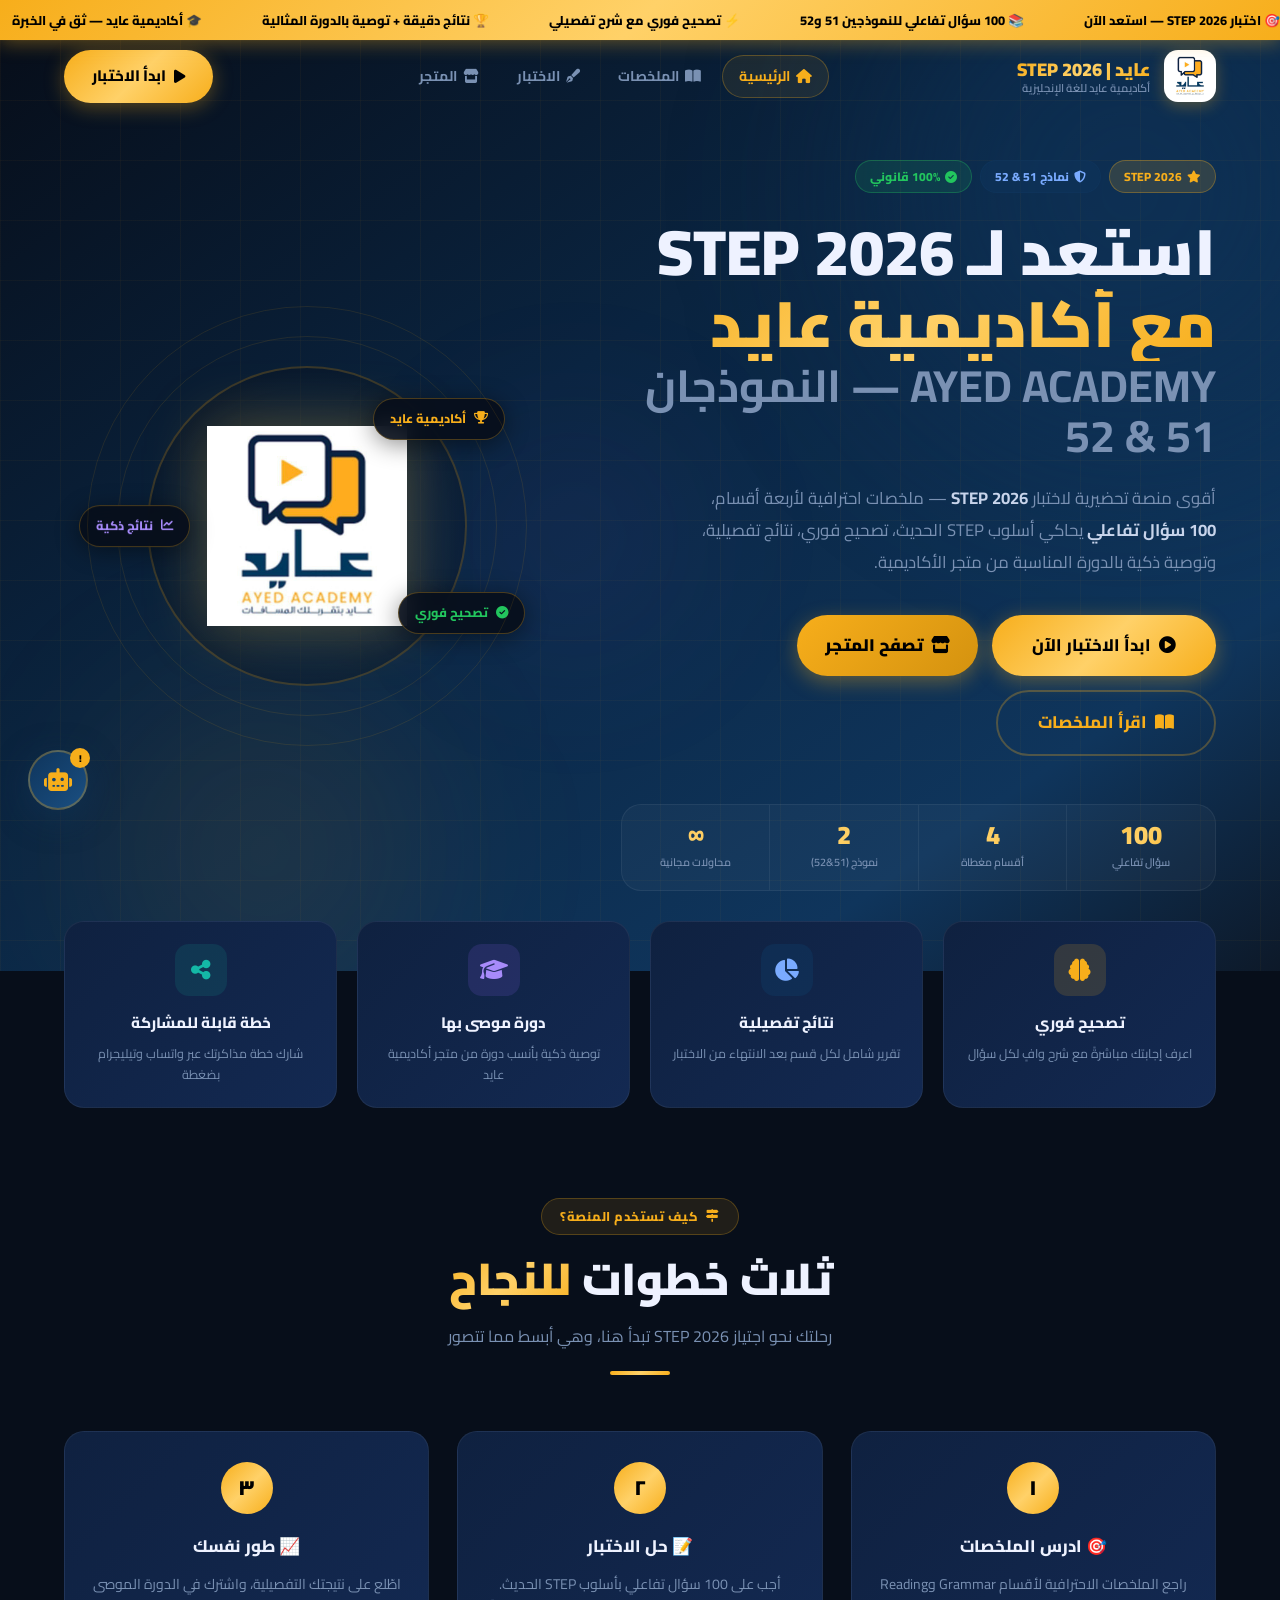
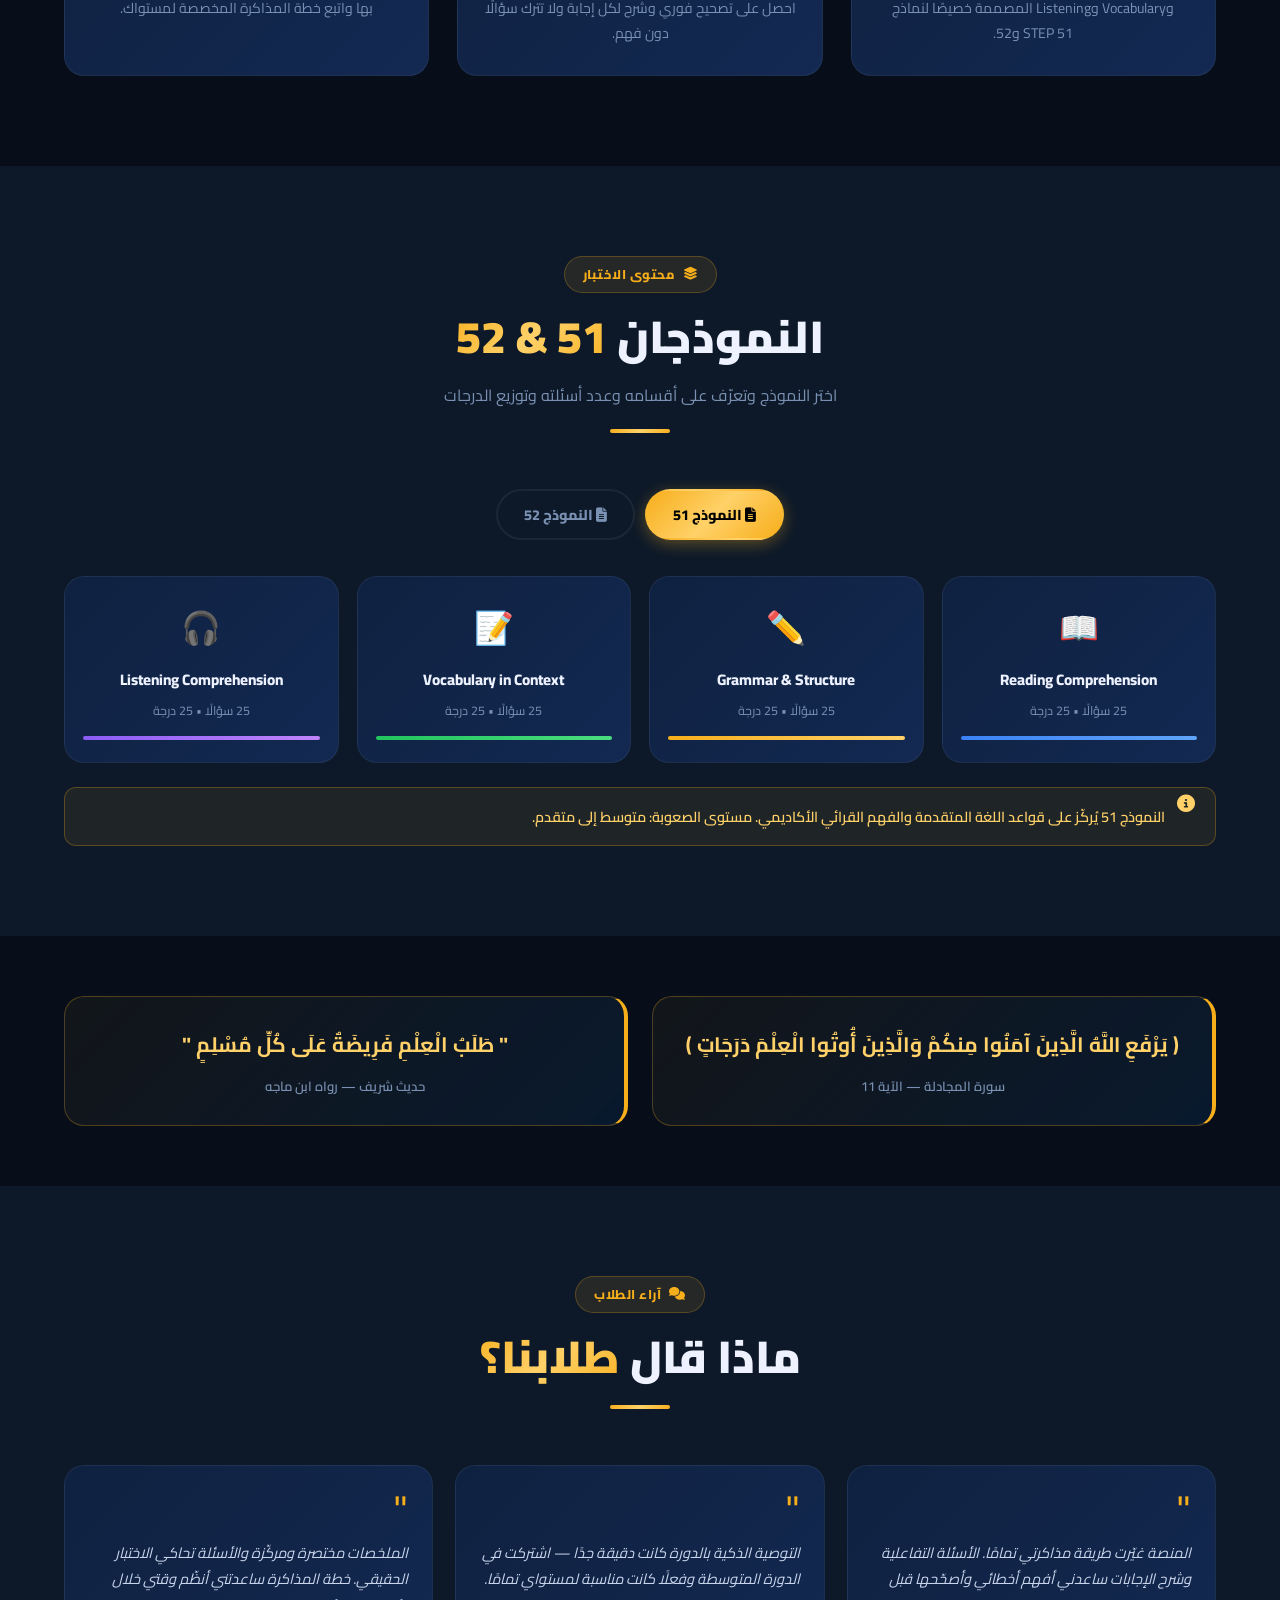
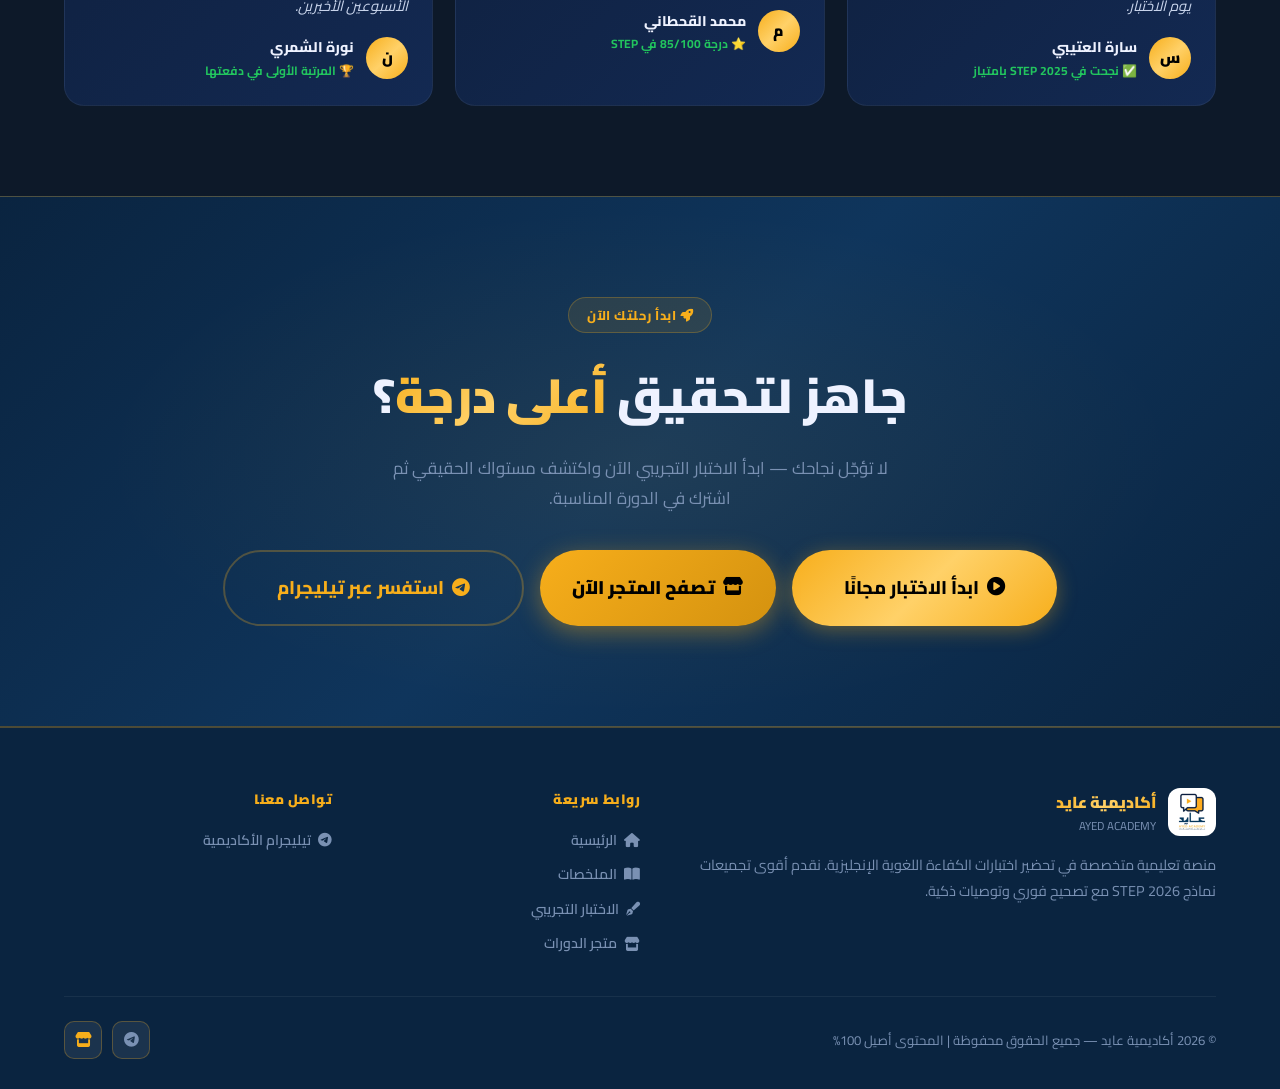
==== commit 1c408c68: "feat: add store CTA buttons, unify contact to Telegram only - Added prominent store CTA block in sec" ====
--- a/index.html
+++ b/index.html
@@ -5,6 +5,7 @@
 <meta name="viewport" content="width=device-width, initial-scale=1.0"/>
 <title>عايد | STEP 2026 — أقوى تجميعات النماذج 51 & 52</title>
 <meta name="description" content="موقع أكاديمية عايد لتحضير اختبار STEP 2026 — ملخصات + 100 سؤال تفاعلي + نتائج ذكية + دورات موصى بها"/>
+<link rel="icon" href="images/favicon.ico" type="image/x-icon"/>
 <link rel="stylesheet" href="css/shared.css"/>
 <link rel="stylesheet" href="https://cdn.jsdelivr.net/npm/@fortawesome/fontawesome-free@6.5.0/css/all.min.css"/>
 <style>
@@ -311,7 +312,7 @@
       <a href="index.html" class="nav-link active"><i class="fas fa-home"></i> الرئيسية</a>
       <a href="summaries.html" class="nav-link"><i class="fas fa-book-open"></i> الملخصات</a>
       <a href="quiz.html" class="nav-link"><i class="fas fa-pen-fancy"></i> الاختبار</a>
-      <a href="https://studentservices241445-rgb.github.io/STEP-2030/" class="nav-link"><i class="fas fa-graduation-cap"></i> الدورات</a>
+      <a href="https://studentservices241445-rgb.github.io/STEP-2030/" target="_blank" class="nav-link"><i class="fas fa-store"></i> المتجر</a>
     </div>
     <a href="quiz.html" class="nav-cta btn-gold btn">
       <i class="fas fa-play"></i> ابدأ الاختبار
@@ -324,7 +325,7 @@
     <a href="index.html" class="active"><i class="fas fa-home"></i> الرئيسية</a>
     <a href="summaries.html"><i class="fas fa-book-open"></i> الملخصات</a>
     <a href="quiz.html"><i class="fas fa-pen-fancy"></i> الاختبار التجريبي</a>
-    <a href="https://studentservices241445-rgb.github.io/STEP-2030/"><i class="fas fa-graduation-cap"></i> الدورات</a>
+    <a href="https://t.me/Ayed_Academy_2026" target="_blank"><i class="fas fa-graduation-cap"></i> الدورات</a>
   </div>
 </nav>
 
@@ -356,6 +357,9 @@
           <a href="quiz.html" class="btn btn-gold btn-lg">
             <i class="fas fa-play-circle"></i> ابدأ الاختبار الآن
           </a>
+          <a href="https://studentservices241445-rgb.github.io/STEP-2030/" target="_blank" class="btn btn-lg" style="background:linear-gradient(135deg,#F7AE1B,#d4920f);color:#000;font-weight:900;display:inline-flex;align-items:center;gap:8px;padding:13px 28px;border-radius:50px;text-decoration:none;box-shadow:0 6px 20px rgba(247,174,27,0.35);">
+            <i class="fas fa-store"></i> تصفح المتجر
+          </a>
           <a href="summaries.html" class="btn btn-outline btn-lg">
             <i class="fas fa-book-open"></i> اقرأ الملخصات
           </a>
@@ -615,8 +619,11 @@
       <a href="quiz.html" class="btn btn-gold btn-xl">
         <i class="fas fa-play-circle"></i> ابدأ الاختبار مجانًا
       </a>
-      <a href="https://studentservices241445-rgb.github.io/STEP-2030/" class="btn btn-outline btn-xl">
-        <i class="fas fa-graduation-cap"></i> استعرض الدورات
+      <a href="https://studentservices241445-rgb.github.io/STEP-2030/" target="_blank" class="btn btn-xl" style="background:linear-gradient(135deg,#F7AE1B,#d4920f);color:#000;font-weight:900;border-radius:50px;display:inline-flex;align-items:center;gap:8px;padding:14px 32px;text-decoration:none;box-shadow:0 6px 24px rgba(247,174,27,0.4);transition:all 0.3s;">
+        <i class="fas fa-store"></i> تصفح المتجر الآن
+      </a>
+      <a href="https://t.me/Ayed_Academy_2026" class="btn btn-outline btn-xl">
+        <i class="fab fa-telegram"></i> استفسر عبر تيليجرام
       </a>
     </div>
   </div>
@@ -642,25 +649,21 @@
           <a href="index.html"><i class="fas fa-home"></i> الرئيسية</a>
           <a href="summaries.html"><i class="fas fa-book-open"></i> الملخصات</a>
           <a href="quiz.html"><i class="fas fa-pen-fancy"></i> الاختبار التجريبي</a>
-          <a href="https://studentservices241445-rgb.github.io/STEP-2030/"><i class="fas fa-graduation-cap"></i> الدورات</a>
+          <a href="https://studentservices241445-rgb.github.io/STEP-2030/" target="_blank"><i class="fas fa-store"></i> متجر الدورات</a>
         </div>
       </div>
       <div>
         <div class="footer-col-title">تواصل معنا</div>
         <div class="footer-links">
-          <a href="https://wa.me/966500000000" target="_blank"><i class="fab fa-whatsapp"></i> واتساب</a>
-          <a href="https://t.me/ayedacademy" target="_blank"><i class="fab fa-telegram"></i> تيليجرام</a>
-          <a href="https://twitter.com/ayedacademy" target="_blank"><i class="fab fa-twitter"></i> تويتر / X</a>
-          <a href="https://studentservices241445-rgb.github.io/STEP-2030/" target="_blank"><i class="fas fa-store"></i> متجر الأكاديمية</a>
+          <a href="https://t.me/Ayed_Academy_2026" target="_blank"><i class="fab fa-telegram"></i> تيليجرام الأكاديمية</a>
         </div>
       </div>
     </div>
     <div class="footer-bottom">
       <p>© 2026 أكاديمية عايد — جميع الحقوق محفوظة | المحتوى أصيل 100%</p>
       <div class="footer-social">
-        <a href="https://wa.me/966500000000" target="_blank" class="social-btn"><i class="fab fa-whatsapp"></i></a>
-        <a href="https://t.me/ayedacademy" target="_blank" class="social-btn"><i class="fab fa-telegram"></i></a>
-        <a href="https://twitter.com/ayedacademy" target="_blank" class="social-btn"><i class="fab fa-twitter"></i></a>
+        <a href="https://t.me/Ayed_Academy_2026" target="_blank" class="social-btn" title="تيليجرام"><i class="fab fa-telegram"></i></a>
+        <a href="https://studentservices241445-rgb.github.io/STEP-2030/" target="_blank" class="social-btn" title="المتجر" style="color:var(--gold);"><i class="fas fa-store"></i></a>
       </div>
     </div>
   </div>
@@ -668,6 +671,90 @@
 
 <!-- ══ SCROLL TOP ══ -->
 <button id="scrollTop" aria-label="العودة للأعلى"><i class="fas fa-arrow-up"></i></button>
+
+<!-- ══ FLOATING AI ASSISTANT ══ -->
+<style>
+.ai-assistant-btn{position:fixed;bottom:90px;left:28px;z-index:950;width:60px;height:60px;border-radius:50%;background:linear-gradient(135deg,#0F355C,#1a4f82);border:2px solid rgba(247,174,27,0.3);box-shadow:0 8px 32px rgba(15,53,92,0.5);color:#F7AE1B;font-size:1.4rem;display:flex;align-items:center;justify-content:center;cursor:pointer;transition:all .3s ease;animation:aiPulse 3s ease-in-out infinite;}
+@keyframes aiPulse{0%,100%{box-shadow:0 8px 32px rgba(15,53,92,0.5),0 0 0 0 rgba(247,174,27,0.3);}50%{box-shadow:0 8px 32px rgba(15,53,92,0.5),0 0 0 10px rgba(247,174,27,0);}}
+.ai-assistant-btn:hover{transform:scale(1.1);border-color:#F7AE1B;box-shadow:0 12px 40px rgba(15,53,92,0.6),0 0 20px rgba(247,174,27,0.2);}
+.ai-notif-badge{position:absolute;top:-4px;right:-4px;width:20px;height:20px;border-radius:50%;background:#F7AE1B;color:#000;font-size:0.62rem;font-weight:900;display:flex;align-items:center;justify-content:center;}
+.ai-chat-panel{position:fixed;bottom:165px;left:28px;z-index:960;width:360px;max-height:560px;background:#0d2441;border:1px solid rgba(247,174,27,0.25);border-radius:16px;box-shadow:0 24px 80px rgba(0,0,0,0.5),0 0 20px rgba(247,174,27,0.1);display:none;flex-direction:column;overflow:hidden;}
+.ai-chat-panel.open{display:flex;animation:scaleIn .3s ease;}
+@keyframes scaleIn{from{transform:scale(0.9);opacity:0;}to{transform:scale(1);opacity:1;}}
+.acp-header{background:linear-gradient(135deg,#0F355C,#0a2440);padding:14px 16px;display:flex;align-items:center;gap:10px;border-bottom:1px solid rgba(247,174,27,0.15);flex-shrink:0;}
+.acp-avatar{width:38px;height:38px;border-radius:50%;background:radial-gradient(circle,rgba(247,174,27,0.3),rgba(15,53,92,0.8));border:1px solid rgba(247,174,27,0.25);display:flex;align-items:center;justify-content:center;font-size:1.1rem;flex-shrink:0;}
+.acp-info{flex:1;}
+.acp-name{font-weight:900;font-size:0.9rem;color:#F7AE1B;}
+.acp-status{font-size:0.68rem;color:#4ade80;}
+.acp-close{background:none;border:none;color:rgba(255,255,255,0.5);font-size:1rem;cursor:pointer;padding:4px 8px;border-radius:6px;transition:color .2s;}
+.acp-close:hover{color:#ef4444;}
+.acp-messages{flex:1;overflow-y:auto;padding:14px;display:flex;flex-direction:column;gap:10px;scroll-behavior:smooth;}
+.acp-msg{max-width:92%;padding:10px 14px;border-radius:14px;font-size:0.83rem;line-height:1.65;}
+.acp-msg.bot{background:rgba(247,174,27,0.08);border:1px solid rgba(247,174,27,0.15);color:rgba(255,255,255,0.85);align-self:flex-start;border-bottom-right-radius:4px;}
+.acp-msg.user{background:#0F355C;border:1px solid rgba(247,174,27,0.2);color:#fff;align-self:flex-end;border-bottom-left-radius:4px;}
+.bot-name{font-size:0.65rem;color:#F7AE1B;font-weight:700;margin-bottom:4px;}
+.acp-typing{display:flex;align-items:center;gap:6px;padding:8px 14px;font-size:0.74rem;color:rgba(255,255,255,0.4);flex-shrink:0;}
+.acp-typing .dot{width:6px;height:6px;border-radius:50%;background:#F7AE1B;animation:typingDot 1.2s ease-in-out infinite;}
+.acp-typing .dot:nth-child(2){animation-delay:.2s;}.acp-typing .dot:nth-child(3){animation-delay:.4s;}
+@keyframes typingDot{0%,80%,100%{transform:scale(0.6);opacity:0.4;}40%{transform:scale(1);opacity:1;}}
+.acp-quick-btns{padding:10px 14px;border-top:1px solid rgba(255,255,255,0.06);display:flex;flex-wrap:wrap;gap:6px;flex-shrink:0;background:rgba(0,0,0,0.15);}
+.acp-quick{padding:5px 12px;border-radius:50px;background:rgba(255,255,255,0.06);border:1px solid rgba(255,255,255,0.1);color:rgba(255,255,255,0.6);font-family:inherit;font-size:0.72rem;font-weight:700;cursor:pointer;transition:all .2s;white-space:nowrap;}
+.acp-quick:hover{border-color:rgba(247,174,27,0.4);color:#F7AE1B;background:rgba(247,174,27,0.08);}
+.acp-input-row{padding:12px 14px;border-top:1px solid rgba(255,255,255,0.06);display:flex;gap:8px;flex-shrink:0;background:#0d2441;}
+.acp-input{flex:1;background:rgba(255,255,255,0.06);border:1px solid rgba(255,255,255,0.12);border-radius:50px;padding:8px 14px;color:#fff;font-family:inherit;font-size:0.84rem;outline:none;transition:border-color .2s;direction:rtl;}
+.acp-input:focus{border-color:rgba(247,174,27,0.4);}
+.acp-input::placeholder{color:rgba(255,255,255,0.3);}
+.acp-send{width:36px;height:36px;border-radius:50%;background:linear-gradient(135deg,#F7AE1B,#ffd168);border:none;color:#000;font-size:0.85rem;display:flex;align-items:center;justify-content:center;cursor:pointer;transition:all .2s;flex-shrink:0;}
+.acp-send:hover{transform:scale(1.1);box-shadow:0 4px 16px rgba(247,174,27,0.4);}
+.ai-copy-toast{position:fixed;bottom:80px;left:50%;transform:translateX(-50%);background:#22c55e;color:#fff;padding:10px 20px;border-radius:50px;font-weight:800;font-size:0.85rem;z-index:9999;opacity:0;transition:opacity .3s;pointer-events:none;}
+.ai-copy-toast.show{opacity:1;}
+@media(max-width:480px){.ai-chat-panel{width:calc(100vw - 20px);left:10px;bottom:155px;}.ai-assistant-btn{left:16px;bottom:80px;}}
+</style>
+
+<button class="ai-assistant-btn" id="aiAssistantBtn" onclick="toggleAIChat()" aria-label="المساعد الذكي">
+  <i class="fas fa-robot"></i>
+  <span class="ai-notif-badge" id="aiNotifBadge">!</span>
+</button>
+<div class="ai-copy-toast" id="aiCopyToast"></div>
+
+<div class="ai-chat-panel" id="aiChatPanel">
+  <div class="acp-header">
+    <div class="acp-avatar">🤖</div>
+    <div class="acp-info">
+      <div class="acp-name">مساعد عايد الذكي</div>
+      <div class="acp-status">● متاح دائمًا</div>
+    </div>
+    <button class="acp-close" onclick="toggleAIChat()"><i class="fas fa-times"></i></button>
+  </div>
+  <div class="acp-messages" id="aiMessages">
+    <div class="acp-msg bot">
+      <div class="bot-name">مساعد عايد</div>
+      مرحبًا بك في أكاديمية عايد! 👋<br><br>
+      أنا مساعدك الذكي، يمكنني مساعدتك في:<br>
+      📚 الملخصات التعليمية<br>
+      📝 الاختبار التجريبي<br>
+      🎓 اختيار الدورة المناسبة<br>
+      📩 التواصل مع الأكاديمية<br><br>
+      بماذا أساعدك؟
+    </div>
+  </div>
+  <div id="aiTyping" class="acp-typing" style="display:none">
+    <span>يكتب...</span>
+    <span class="dot"></span><span class="dot"></span><span class="dot"></span>
+  </div>
+  <div class="acp-quick-btns">
+    <button class="acp-quick" onclick="aiQ('quiz')">أين الاختبار؟</button>
+    <button class="acp-quick" onclick="aiQ('summaries')">الملخصات</button>
+    <button class="acp-quick" onclick="aiQ('course')">الدورات والأسعار</button>
+    <button class="acp-quick" onclick="aiQ('contact')">تواصل مع الأكاديمية</button>
+    <button class="acp-quick" onclick="aiQ('step')">ما هو STEP؟</button>
+    <button class="acp-quick" onclick="aiQ('tips')">نصائح للتحضير</button>
+  </div>
+  <div class="acp-input-row">
+    <input type="text" class="acp-input" id="aiInput" placeholder="اكتب سؤالك هنا..." onkeydown="if(event.key==='Enter')sendAI()"/>
+    <button class="acp-send" onclick="sendAI()"><i class="fas fa-paper-plane"></i></button>
+  </div>
+</div>
 
 <script>
 // ── Navbar scroll ──
@@ -711,6 +798,76 @@
   el.style.transition = `opacity 0.5s ease ${i * 0.07}s, transform 0.5s ease ${i * 0.07}s`;
   obs.observe(el);
 });
+
+// ── AI ASSISTANT ──
+const aiDB = {
+  quiz: `📝 الاختبار التجريبي:\n\n100 سؤال موزعة على 4 أقسام بأسلوب STEP الحقيقي!\n✏️ Grammar | 📖 Reading | 📝 Vocabulary | 🎧 Listening\n\n🔗 اضغط على "الاختبار" في القائمة العلوية أو:\n<a href="quiz.html" style="color:#F7AE1B">ابدأ الاختبار الآن ←</a>`,
+  summaries: `📚 الملخصات التعليمية:\n\nتجد في صفحة الملخصات ملخصات شاملة لـ:\n📖 Grammar — القواعد النحوية الأهم\n📝 Vocabulary — المفردات الأكاديمية\n👁️ Reading — استراتيجيات الفهم القرائي\n🎧 Listening — أنواع أسئلة الاستماع\n\n🔗 <a href="summaries.html" style="color:#F7AE1B">الذهاب للملخصات ←</a>`,
+  course: `🎓 دورات أكاديمية عايد:\n\n📘 التأسيسية — 199 ر.س (للمبتدئين)\n📗 المتوسطة — 299 ر.س (المستوى المتوسط)\n📙 المتقدمة — 399 ر.س (للمستوى العالي)\n📦 الباقة الكاملة — 449 ر.س\n\n💬 للتسجيل والاستفسار:\n📩 <a href="https://t.me/Ayed_Academy_2026" target="_blank" style="color:#F7AE1B">t.me/Ayed_Academy_2026 ←</a>`,
+  contact: `📱 للتواصل مع أكاديمية عايد:\n\n📩 تيليجرام (الأسرع والأفضل):\n<a href="https://t.me/Ayed_Academy_2026" target="_blank" style="color:#F7AE1B">t.me/Ayed_Academy_2026 ←</a>\n\nنحن متاحون للإجابة على:\n• التسجيل في الدورات\n• الأسعار والعروض\n• المناهج والجداول\n• أي استفسار تعليمي`,
+  step: `ℹ️ اختبار STEP:\n\nStandard Test of English Proficiency\nاختبار قياس الكفاءة في اللغة الإنجليزية.\n\n📋 يغطي 4 أقسام:\n✏️ Grammar (25 سؤال)\n📖 Reading (25 سؤال)\n📝 Vocabulary (25 سؤال)\n🎧 Listening (25 سؤال)\n\n🎯 يُستخدم في الجامعات والجهات الحكومية السعودية للقبول والتوظيف.`,
+  tips: `💡 أفضل نصائح التحضير:\n\n1️⃣ ابدأ بالملخصات التعليمية\n2️⃣ حل الاختبار التجريبي أكثر من مرة\n3️⃣ ركّز على نقاط ضعفك\n4️⃣ في Reading: اقرأ الأسئلة أولًا\n5️⃣ في Grammar: ركّز على الأزمنة والشرط\n6️⃣ في Vocabulary: تعلّم المفردات في سياق\n7️⃣ خصّص 2-3 ساعات يوميًا\n8️⃣ احصل على خطة مذاكرة من نتيجة الاختبار`,
+};
+
+function toggleAIChat() {
+  const p = document.getElementById('aiChatPanel');
+  p.classList.toggle('open');
+  if (p.classList.contains('open')) {
+    document.getElementById('aiNotifBadge').style.display = 'none';
+    setTimeout(()=>document.getElementById('aiInput').focus(), 200);
+  }
+}
+
+function aiQ(key) {
+  const labels = {quiz:'أين الاختبار؟',summaries:'الملخصات',course:'الدورات والأسعار',contact:'تواصل مع الأكاديمية',step:'ما هو STEP؟',tips:'نصائح للتحضير'};
+  addAIMsg(labels[key]||key, 'user');
+  const t = document.getElementById('aiTyping');
+  t.style.display = 'flex';
+  setTimeout(()=>{
+    t.style.display = 'none';
+    addAIBotMsg(aiDB[key]||`تواصل معنا: <a href="https://t.me/Ayed_Academy_2026" target="_blank" style="color:#F7AE1B">t.me/Ayed_Academy_2026</a>`);
+  }, 900);
+}
+
+function sendAI() {
+  const inp = document.getElementById('aiInput');
+  const msg = inp.value.trim();
+  if (!msg) return;
+  addAIMsg(msg, 'user');
+  inp.value = '';
+  const t = document.getElementById('aiTyping');
+  t.style.display = 'flex';
+  const low = msg.toLowerCase().replace(/[أإآا]/g,'ا').replace(/[ةه]/g,'ه');
+  let resp;
+  if (low.includes('اختبار')||low.includes('quiz')||low.includes('اسئله')) resp = aiDB.quiz;
+  else if (low.includes('ملخص')||low.includes('summary')||low.includes('درس')) resp = aiDB.summaries;
+  else if (low.includes('دوره')||low.includes('course')||low.includes('سعر')||low.includes('ثمن')||low.includes('تسجيل')) resp = aiDB.course;
+  else if (low.includes('تواصل')||low.includes('تيليجرام')||low.includes('telegram')||low.includes('contact')) resp = aiDB.contact;
+  else if (low.includes('step')||low.includes('ما هو')||low.includes('مه')) resp = aiDB.step;
+  else if (low.includes('نصيحه')||low.includes('نصائح')||low.includes('tips')||low.includes('تحضير')||low.includes('كيف')) resp = aiDB.tips;
+  else if (low.includes('شكر')||low.includes('ممنون')) resp = 'العفو! 😊 سعيد بخدمتك. هل تحتاج مساعدة في شيء آخر؟';
+  else if (low.includes('مرحبا')||low.includes('هلا')||low.includes('اهلا')||low.includes('hello')) resp = 'وعليكم السلام! 👋 كيف يمكنني مساعدتك اليوم؟';
+  else resp = `شكرًا على سؤالك! 📩\nللحصول على إجابة متخصصة، تواصل مع أكاديمية عايد:\n<a href="https://t.me/Ayed_Academy_2026" target="_blank" style="color:#F7AE1B">t.me/Ayed_Academy_2026 ←</a>`;
+  setTimeout(()=>{ t.style.display='none'; addAIBotMsg(resp); }, Math.min(700+msg.length*12, 1800));
+}
+
+function addAIMsg(text, type) {
+  const msgs = document.getElementById('aiMessages');
+  const d = document.createElement('div');
+  d.className = 'acp-msg ' + type;
+  if (type==='bot') d.innerHTML = `<div class="bot-name">مساعد عايد</div>${text}`;
+  else d.textContent = text;
+  msgs.appendChild(d);
+  msgs.scrollTop = msgs.scrollHeight;
+}
+function addAIBotMsg(html) {
+  const msgs = document.getElementById('aiMessages');
+  const d = document.createElement('div');
+  d.className = 'acp-msg bot';
+  d.innerHTML = `<div class="bot-name">مساعد عايد</div>${html.replace(/\n/g,'<br>')}`;
+  msgs.appendChild(d);
+  msgs.scrollTop = msgs.scrollHeight;
+}
 </script>
 </body>
 </html>
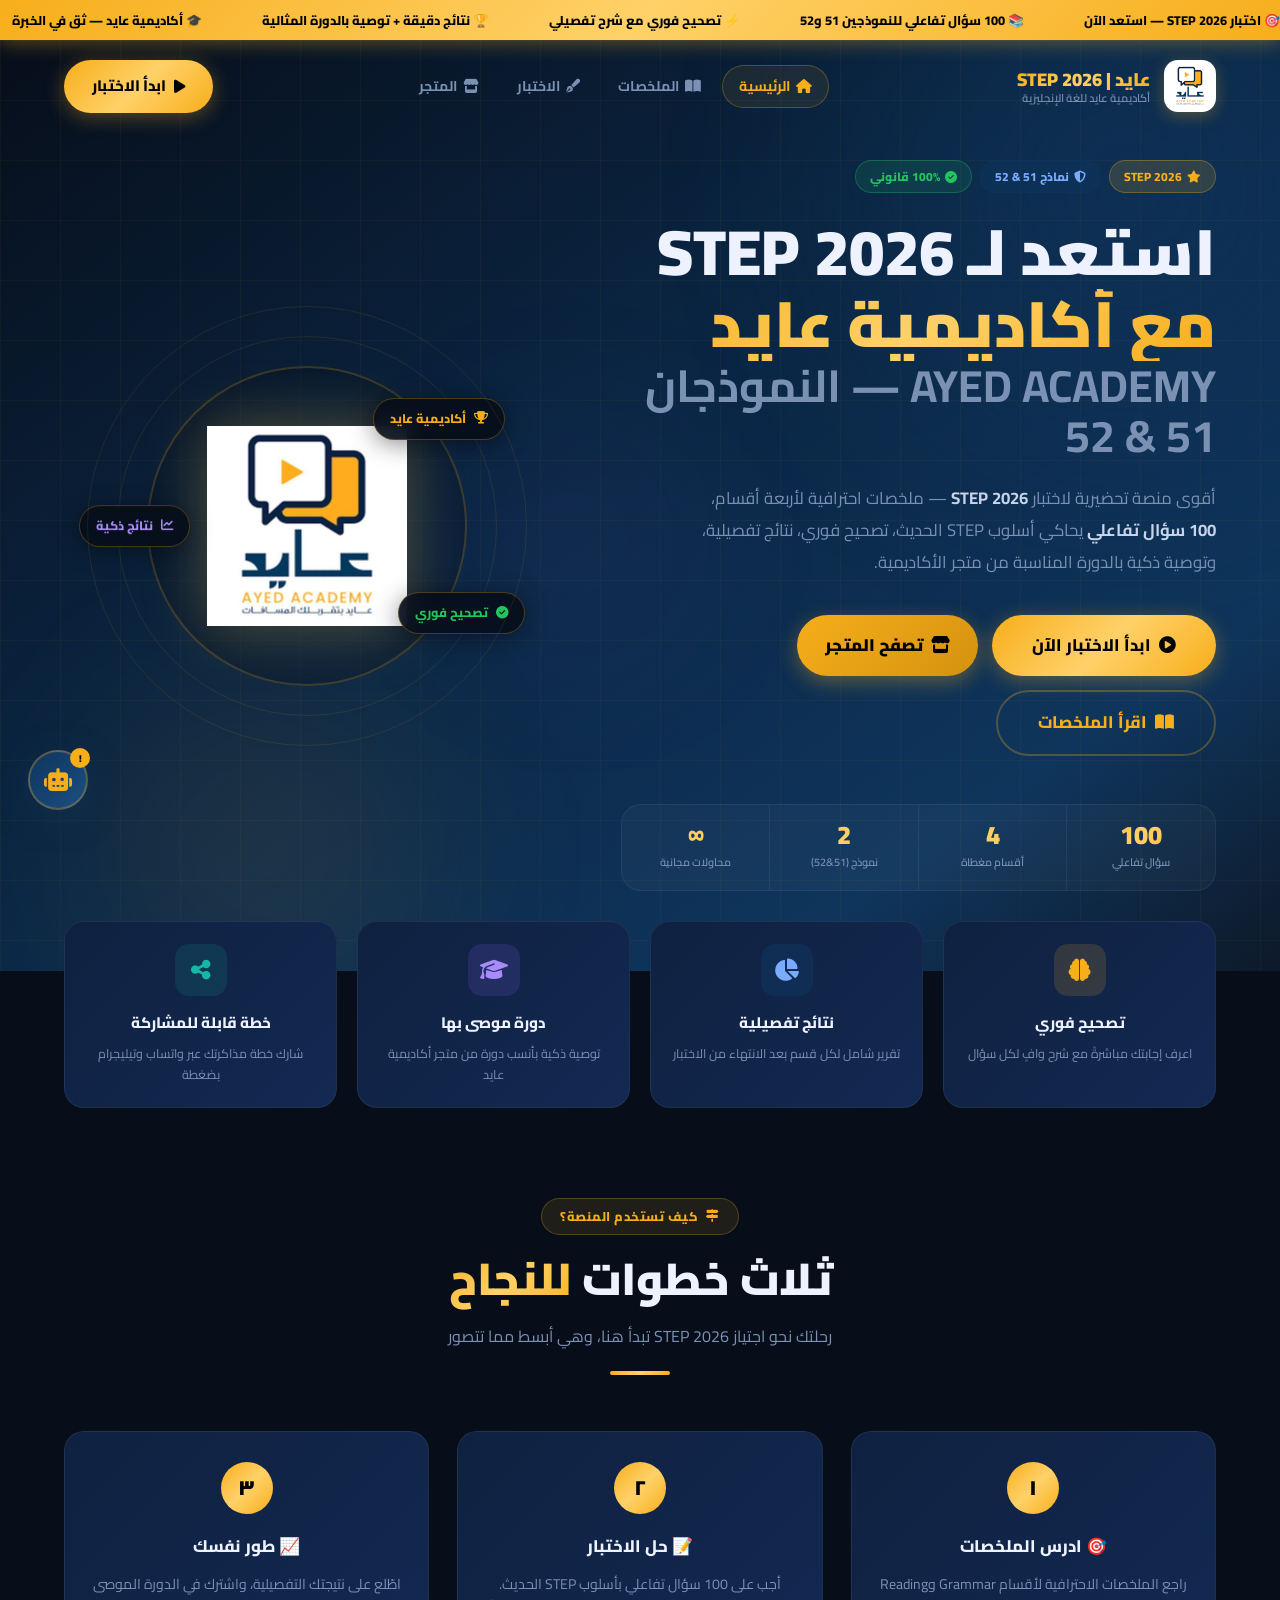
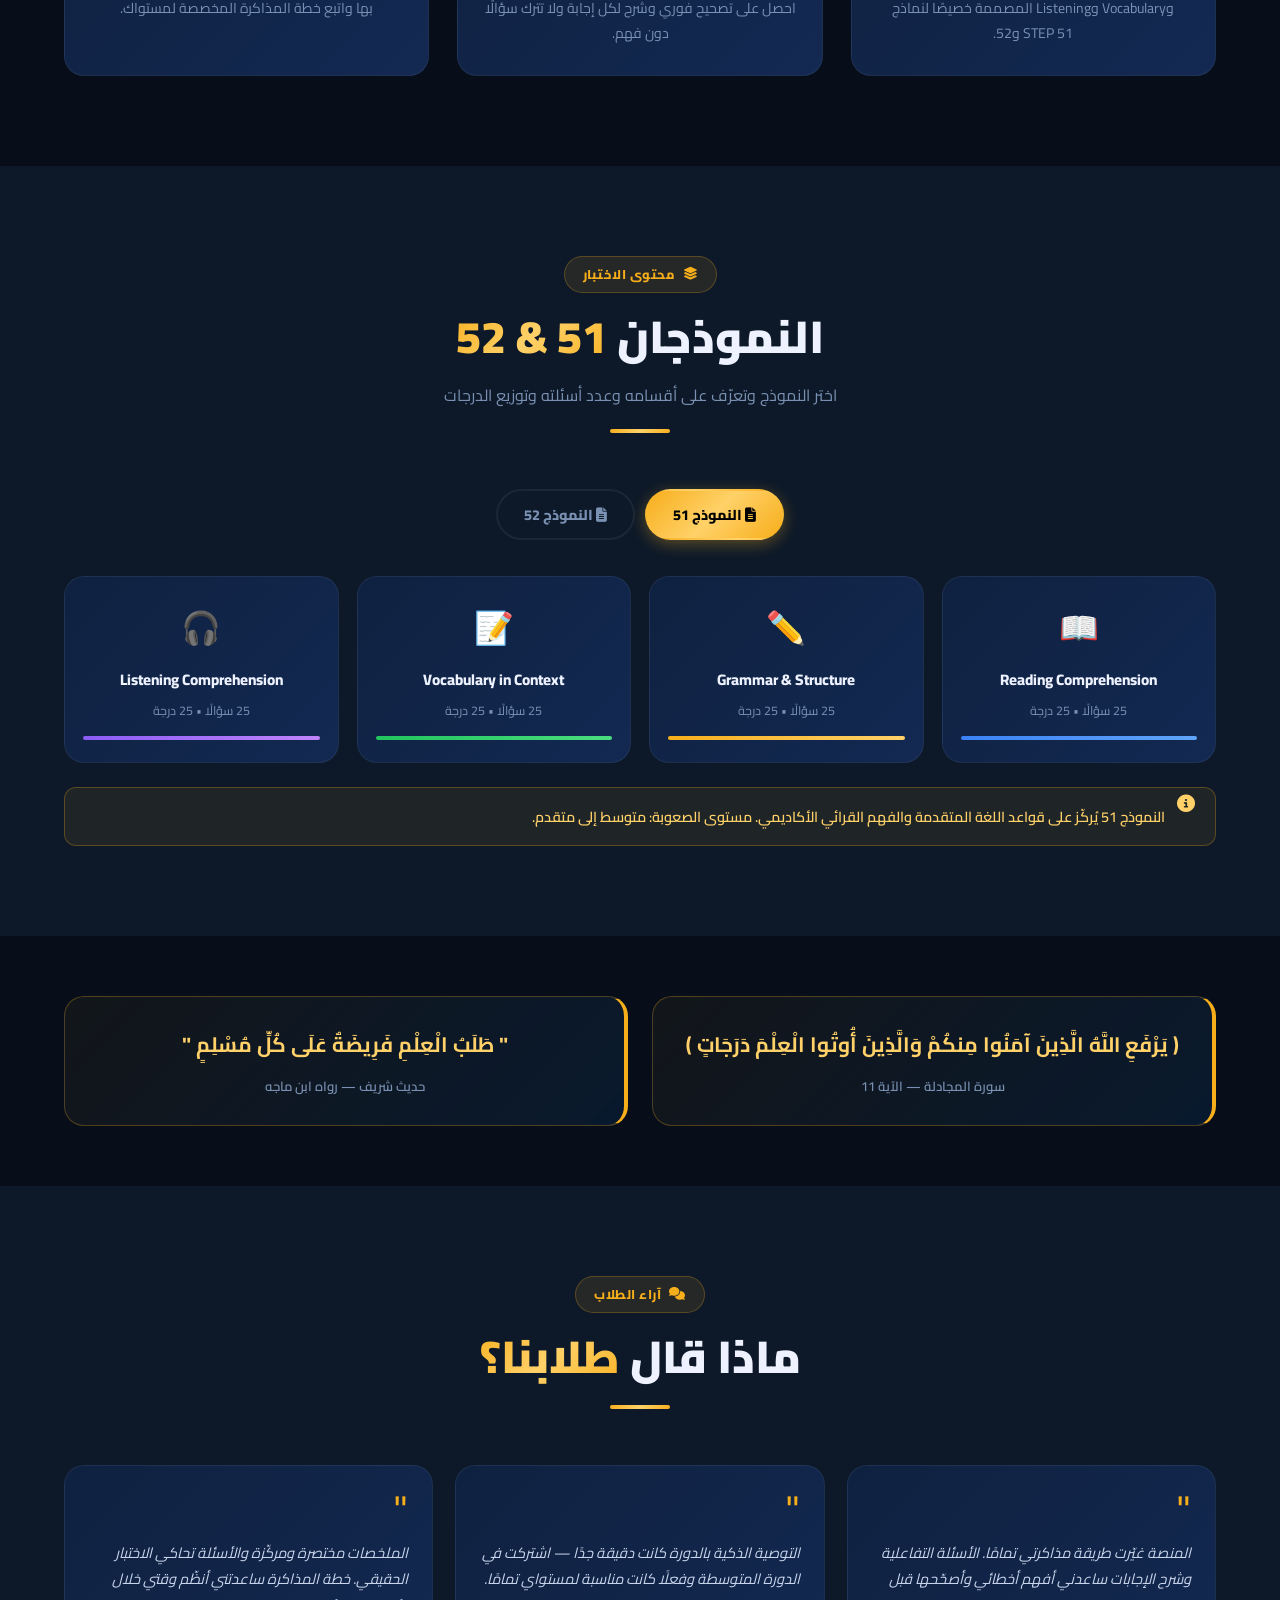
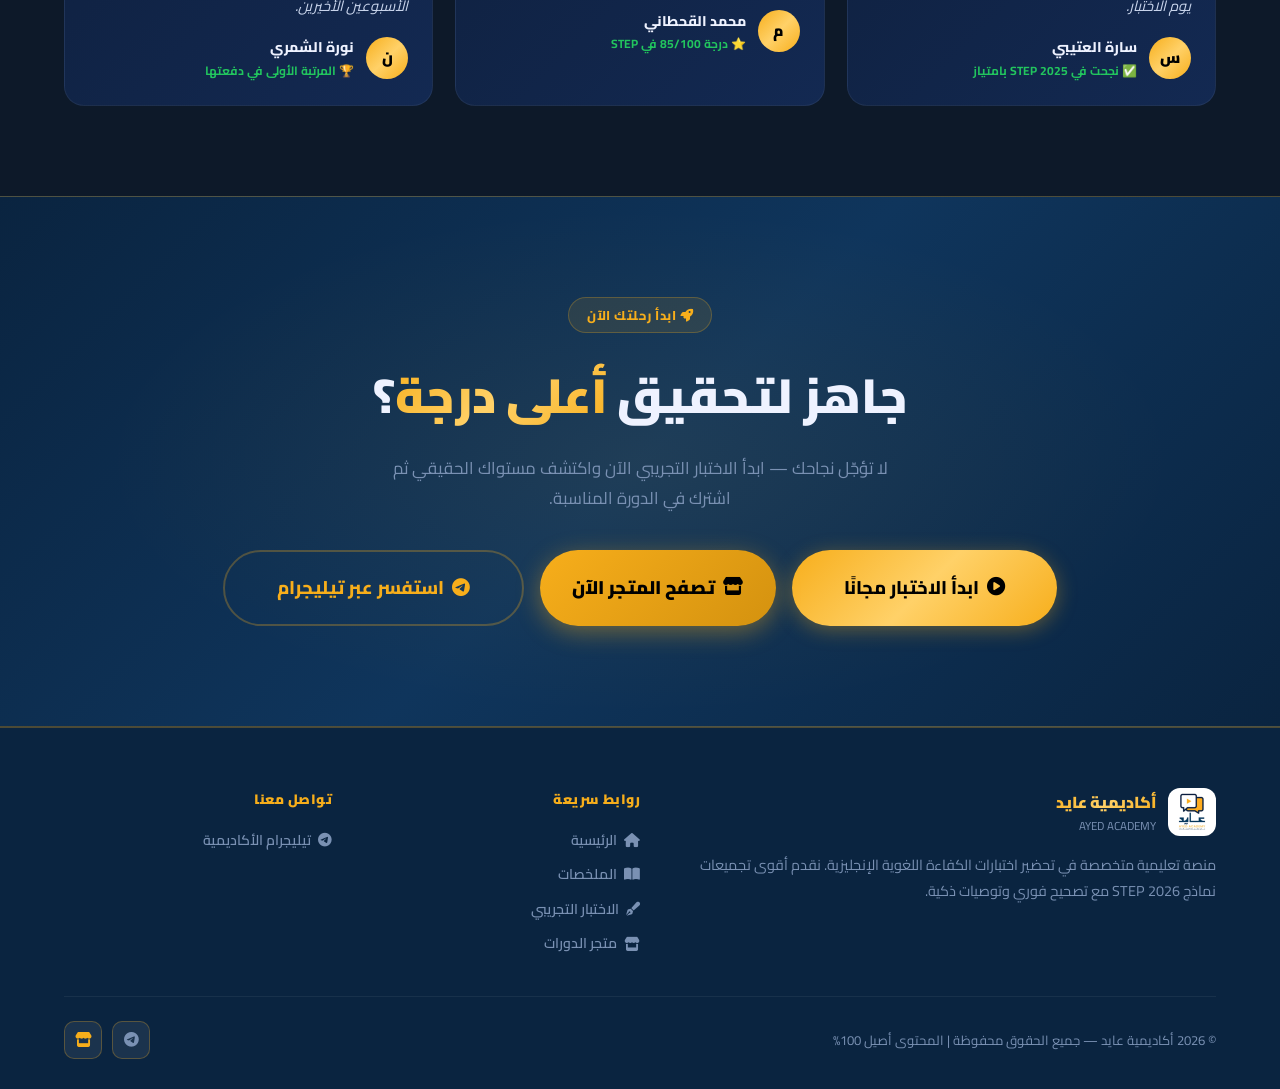
==== commit e1d81bdc: "feat: responsive UI overhaul + store URL update RESPONSIVE FIXES: - quiz.html: Complete responsive C" ====
--- a/index.html
+++ b/index.html
@@ -312,7 +312,7 @@
       <a href="index.html" class="nav-link active"><i class="fas fa-home"></i> الرئيسية</a>
       <a href="summaries.html" class="nav-link"><i class="fas fa-book-open"></i> الملخصات</a>
       <a href="quiz.html" class="nav-link"><i class="fas fa-pen-fancy"></i> الاختبار</a>
-      <a href="https://studentservices241445-rgb.github.io/STEP-2030/" target="_blank" class="nav-link"><i class="fas fa-store"></i> المتجر</a>
+      <a href="https://mohhamed1520.github.io/ayedacdyme/" target="_blank" class="nav-link"><i class="fas fa-store"></i> المتجر</a>
     </div>
     <a href="quiz.html" class="nav-cta btn-gold btn">
       <i class="fas fa-play"></i> ابدأ الاختبار
@@ -357,7 +357,7 @@
           <a href="quiz.html" class="btn btn-gold btn-lg">
             <i class="fas fa-play-circle"></i> ابدأ الاختبار الآن
           </a>
-          <a href="https://studentservices241445-rgb.github.io/STEP-2030/" target="_blank" class="btn btn-lg" style="background:linear-gradient(135deg,#F7AE1B,#d4920f);color:#000;font-weight:900;display:inline-flex;align-items:center;gap:8px;padding:13px 28px;border-radius:50px;text-decoration:none;box-shadow:0 6px 20px rgba(247,174,27,0.35);">
+          <a href="https://mohhamed1520.github.io/ayedacdyme/" target="_blank" class="btn btn-lg" style="background:linear-gradient(135deg,#F7AE1B,#d4920f);color:#000;font-weight:900;display:inline-flex;align-items:center;gap:8px;padding:13px 28px;border-radius:50px;text-decoration:none;box-shadow:0 6px 20px rgba(247,174,27,0.35);">
             <i class="fas fa-store"></i> تصفح المتجر
           </a>
           <a href="summaries.html" class="btn btn-outline btn-lg">
@@ -619,7 +619,7 @@
       <a href="quiz.html" class="btn btn-gold btn-xl">
         <i class="fas fa-play-circle"></i> ابدأ الاختبار مجانًا
       </a>
-      <a href="https://studentservices241445-rgb.github.io/STEP-2030/" target="_blank" class="btn btn-xl" style="background:linear-gradient(135deg,#F7AE1B,#d4920f);color:#000;font-weight:900;border-radius:50px;display:inline-flex;align-items:center;gap:8px;padding:14px 32px;text-decoration:none;box-shadow:0 6px 24px rgba(247,174,27,0.4);transition:all 0.3s;">
+      <a href="https://mohhamed1520.github.io/ayedacdyme/" target="_blank" class="btn btn-xl" style="background:linear-gradient(135deg,#F7AE1B,#d4920f);color:#000;font-weight:900;border-radius:50px;display:inline-flex;align-items:center;gap:8px;padding:14px 32px;text-decoration:none;box-shadow:0 6px 24px rgba(247,174,27,0.4);transition:all 0.3s;">
         <i class="fas fa-store"></i> تصفح المتجر الآن
       </a>
       <a href="https://t.me/Ayed_Academy_2026" class="btn btn-outline btn-xl">
@@ -649,7 +649,7 @@
           <a href="index.html"><i class="fas fa-home"></i> الرئيسية</a>
           <a href="summaries.html"><i class="fas fa-book-open"></i> الملخصات</a>
           <a href="quiz.html"><i class="fas fa-pen-fancy"></i> الاختبار التجريبي</a>
-          <a href="https://studentservices241445-rgb.github.io/STEP-2030/" target="_blank"><i class="fas fa-store"></i> متجر الدورات</a>
+          <a href="https://mohhamed1520.github.io/ayedacdyme/" target="_blank"><i class="fas fa-store"></i> متجر الدورات</a>
         </div>
       </div>
       <div>
@@ -663,7 +663,7 @@
       <p>© 2026 أكاديمية عايد — جميع الحقوق محفوظة | المحتوى أصيل 100%</p>
       <div class="footer-social">
         <a href="https://t.me/Ayed_Academy_2026" target="_blank" class="social-btn" title="تيليجرام"><i class="fab fa-telegram"></i></a>
-        <a href="https://studentservices241445-rgb.github.io/STEP-2030/" target="_blank" class="social-btn" title="المتجر" style="color:var(--gold);"><i class="fas fa-store"></i></a>
+        <a href="https://mohhamed1520.github.io/ayedacdyme/" target="_blank" class="social-btn" title="المتجر" style="color:var(--gold);"><i class="fas fa-store"></i></a>
       </div>
     </div>
   </div>
--- a/css/shared.css
+++ b/css/shared.css
@@ -433,6 +433,8 @@
   font-size: 0.95rem; transition: var(--transition);
 }
 .social-btn:hover { background: var(--gold-glass); color: var(--gold); border-color: var(--border3); transform: translateY(-2px); }
+.social-btn:hover .fa-telegram { color: #229ED9; }
+.social-btn:hover .fa-whatsapp { color: #25D366; }
 
 @media(max-width:768px) {
   .footer-grid { grid-template-columns: 1fr; gap: 28px; }
@@ -635,3 +637,208 @@
 }
 #scrollTop.visible { opacity: 1; pointer-events: all; }
 #scrollTop:hover { transform: translateY(-4px) scale(1.05); box-shadow: var(--glow2); }
+
+/* ══════════════════════════════════════
+   GLOBAL FLOATING AI ASSISTANT
+══════════════════════════════════════ */
+.g-ai-btn {
+  position: fixed; bottom: 90px; left: 28px; z-index: 950;
+  width: 56px; height: 56px; border-radius: 50%;
+  background: linear-gradient(135deg, var(--navy), var(--navy-light));
+  border: 2px solid var(--border2);
+  box-shadow: 0 8px 32px rgba(15,53,92,0.5);
+  color: var(--gold); font-size: 1.3rem;
+  display: flex; align-items: center; justify-content: center;
+  cursor: pointer; transition: var(--transition);
+  animation: gAIPulse 3s ease-in-out infinite;
+}
+@keyframes gAIPulse {
+  0%,100% { box-shadow: 0 8px 32px rgba(15,53,92,0.5), 0 0 0 0 rgba(247,174,27,0.3); }
+  50% { box-shadow: 0 8px 32px rgba(15,53,92,0.5), 0 0 0 10px rgba(247,174,27,0); }
+}
+.g-ai-btn:hover { transform: scale(1.1); border-color: var(--gold); }
+.g-ai-badge {
+  position: absolute; top: -4px; right: -4px;
+  width: 18px; height: 18px; border-radius: 50%;
+  background: var(--gold); color: #000;
+  font-size: 0.6rem; font-weight: 900;
+  display: flex; align-items: center; justify-content: center;
+}
+.g-ai-panel {
+  position: fixed; bottom: 160px; left: 28px; z-index: 960;
+  width: 330px; max-height: 500px;
+  background: var(--card2);
+  border: 1px solid var(--border2);
+  border-radius: var(--radius);
+  box-shadow: var(--shadow2), var(--glow);
+  display: none; flex-direction: column;
+  overflow: hidden;
+}
+.g-ai-panel.open { display: flex; animation: scaleIn 0.3s ease; }
+.gai-header {
+  background: linear-gradient(135deg, var(--navy), var(--navy-deep));
+  padding: 13px 15px;
+  display: flex; align-items: center; gap: 10px;
+  border-bottom: 1px solid var(--border2); flex-shrink: 0;
+}
+.gai-avatar {
+  width: 34px; height: 34px; border-radius: 50%;
+  background: radial-gradient(circle, rgba(247,174,27,0.3), rgba(15,53,92,0.8));
+  border: 1px solid var(--border2);
+  display: flex; align-items: center; justify-content: center;
+  font-size: 0.95rem; flex-shrink: 0;
+}
+.gai-info { flex:1; }
+.gai-name { font-weight: 900; font-size: 0.85rem; color: var(--gold); }
+.gai-status { font-size: 0.65rem; color: var(--success); }
+.gai-close { background:none;border:none;color:var(--muted);font-size:1rem;cursor:pointer;padding:4px; transition:color 0.2s; }
+.gai-close:hover { color: var(--danger); }
+.gai-msgs {
+  flex:1; overflow-y: auto; padding: 14px;
+  display: flex; flex-direction: column; gap: 10px;
+  scroll-behavior: smooth;
+}
+.gai-msg {
+  max-width: 90%; padding: 9px 13px;
+  border-radius: 13px; font-size: 0.83rem; line-height: 1.65;
+  animation: fadeUp 0.3s ease;
+}
+.gai-msg.bot {
+  background: rgba(247,174,27,0.08); border: 1px solid rgba(247,174,27,0.15);
+  color: var(--text2); align-self: flex-start; border-bottom-right-radius: 4px;
+}
+.gai-msg.user {
+  background: var(--navy); border: 1px solid var(--border2);
+  color: var(--text); align-self: flex-end; border-bottom-left-radius: 4px;
+}
+.gai-msg .bn { font-size:0.63rem; color:var(--gold); font-weight:700; margin-bottom:3px; }
+.gai-quick {
+  padding: 9px 13px; border-top: 1px solid var(--border);
+  display: flex; flex-wrap: wrap; gap: 5px; flex-shrink: 0;
+  background: rgba(0,0,0,0.08);
+}
+.gai-q-btn {
+  padding: 4px 10px; border-radius: 50px;
+  background: var(--glass2); border: 1px solid var(--border);
+  color: var(--text2); font-family: var(--font); font-size: 0.72rem; font-weight: 700;
+  cursor: pointer; transition: var(--transition); white-space: nowrap;
+}
+.gai-q-btn:hover { border-color: var(--border2); color: var(--gold); background: var(--gold-glass); }
+.gai-input-row {
+  padding: 10px 12px; border-top: 1px solid var(--border);
+  display: flex; gap: 7px; flex-shrink: 0; background: var(--card2);
+}
+.gai-input {
+  flex:1; background: var(--glass2); border: 1px solid var(--border);
+  border-radius: 50px; padding: 7px 13px;
+  color: var(--text); font-family: var(--font); font-size: 0.82rem;
+  outline: none; transition: border-color 0.2s; direction: rtl;
+}
+.gai-input:focus { border-color: var(--border2); }
+.gai-input::placeholder { color: var(--muted); }
+.gai-send {
+  width: 34px; height: 34px; border-radius: 50%;
+  background: var(--grad-gold); border: none;
+  color: #000; font-size: 0.8rem;
+  display: flex; align-items: center; justify-content: center;
+  cursor: pointer; transition: var(--transition); flex-shrink: 0;
+}
+.gai-send:hover { transform: scale(1.1); }
+@media(max-width:480px){
+  .g-ai-panel { width: calc(100vw - 30px); left: 15px; }
+  .g-ai-btn { left: 16px; }
+}
+
+/* ══════════════════════════════════════════════
+   GLOBAL RESPONSIVE FIXES — ALL PAGES
+══════════════════════════════════════════════ */
+
+/* Prevent horizontal scroll on all devices */
+html, body {
+  overflow-x: hidden;
+  -webkit-text-size-adjust: 100%;
+  text-size-adjust: 100%;
+}
+
+/* Ensure images and media never overflow */
+img, video, iframe, embed, object {
+  max-width: 100%;
+  height: auto;
+}
+
+/* ── Navbar responsive ── */
+@media (max-width: 600px) {
+  .nav-links { gap: 6px; }
+  .nav-link  { font-size: 0.78rem; padding: 6px 8px; }
+  .nav-cta   { padding: 8px 14px; font-size: 0.78rem; }
+  .navbar    { padding: 10px 0; }
+  .container { padding: 0 14px; }
+}
+
+/* ── Hero section responsive ── */
+@media (max-width: 768px) {
+  .hero-content  { padding: 48px 0 36px; }
+  .hero-visual   { display: none; }
+}
+@media (max-width: 480px) {
+  .hero-content  { padding: 36px 0 28px; }
+  .hero-btns     { flex-direction: column; align-items: stretch; gap: 10px; }
+  .hero-btns .btn { text-align: center; justify-content: center; }
+  .hero-stats    { gap: 14px; }
+  .hero-stat .hs-num  { font-size: 1.4rem; }
+  .hero-stat .hs-label{ font-size: 0.65rem; }
+}
+
+/* ── Buttons ── */
+@media (max-width: 480px) {
+  .btn-xl  { font-size: 0.95rem; padding: 13px 24px; }
+  .btn-lg  { font-size: 0.88rem; padding: 11px 20px; }
+  .btn     { font-size: 0.85rem; padding: 10px 18px; }
+}
+
+/* ── Section / CTA boxes ── */
+@media (max-width: 480px) {
+  #cta .cta-btns { flex-direction: column; align-items: stretch; gap: 10px; }
+  #cta .cta-btns .btn { text-align: center; justify-content: center; }
+  .features-grid { grid-template-columns: 1fr 1fr; gap: 12px; }
+  .feat-card { padding: 16px 12px; }
+  .feat-icon { font-size: 1.5rem; }
+  .feat-title { font-size: 0.88rem; }
+  .feat-desc { font-size: 0.75rem; }
+}
+
+/* ── Footer ── */
+@media (max-width: 600px) {
+  .footer-grid { grid-template-columns: 1fr; gap: 24px; }
+  .footer-bottom { flex-direction: column; gap: 8px; text-align: center; }
+}
+
+/* ── Courses page ── */
+@media (max-width: 600px) {
+  .courses-grid { grid-template-columns: 1fr; }
+  .cc-price { font-size: 2rem; }
+}
+
+/* ── Summaries page ── */
+@media (max-width: 600px) {
+  .sum-grid { grid-template-columns: 1fr; }
+}
+
+/* ── Touch improvements ── */
+@media (hover: none) and (pointer: coarse) {
+  .btn:active, .opt-lems:active, .sq-next-btn:active, .msb:active {
+    transform: scale(0.97);
+    opacity: 0.88;
+  }
+}
+
+/* ── Safe area insets (iPhone notch/home bar) ── */
+@supports (padding: max(0px)) {
+  .sec-complete-overlay {
+    padding-bottom: max(16px, env(safe-area-inset-bottom));
+  }
+  .navbar {
+    padding-top: max(10px, env(safe-area-inset-top));
+  }
+}
+
